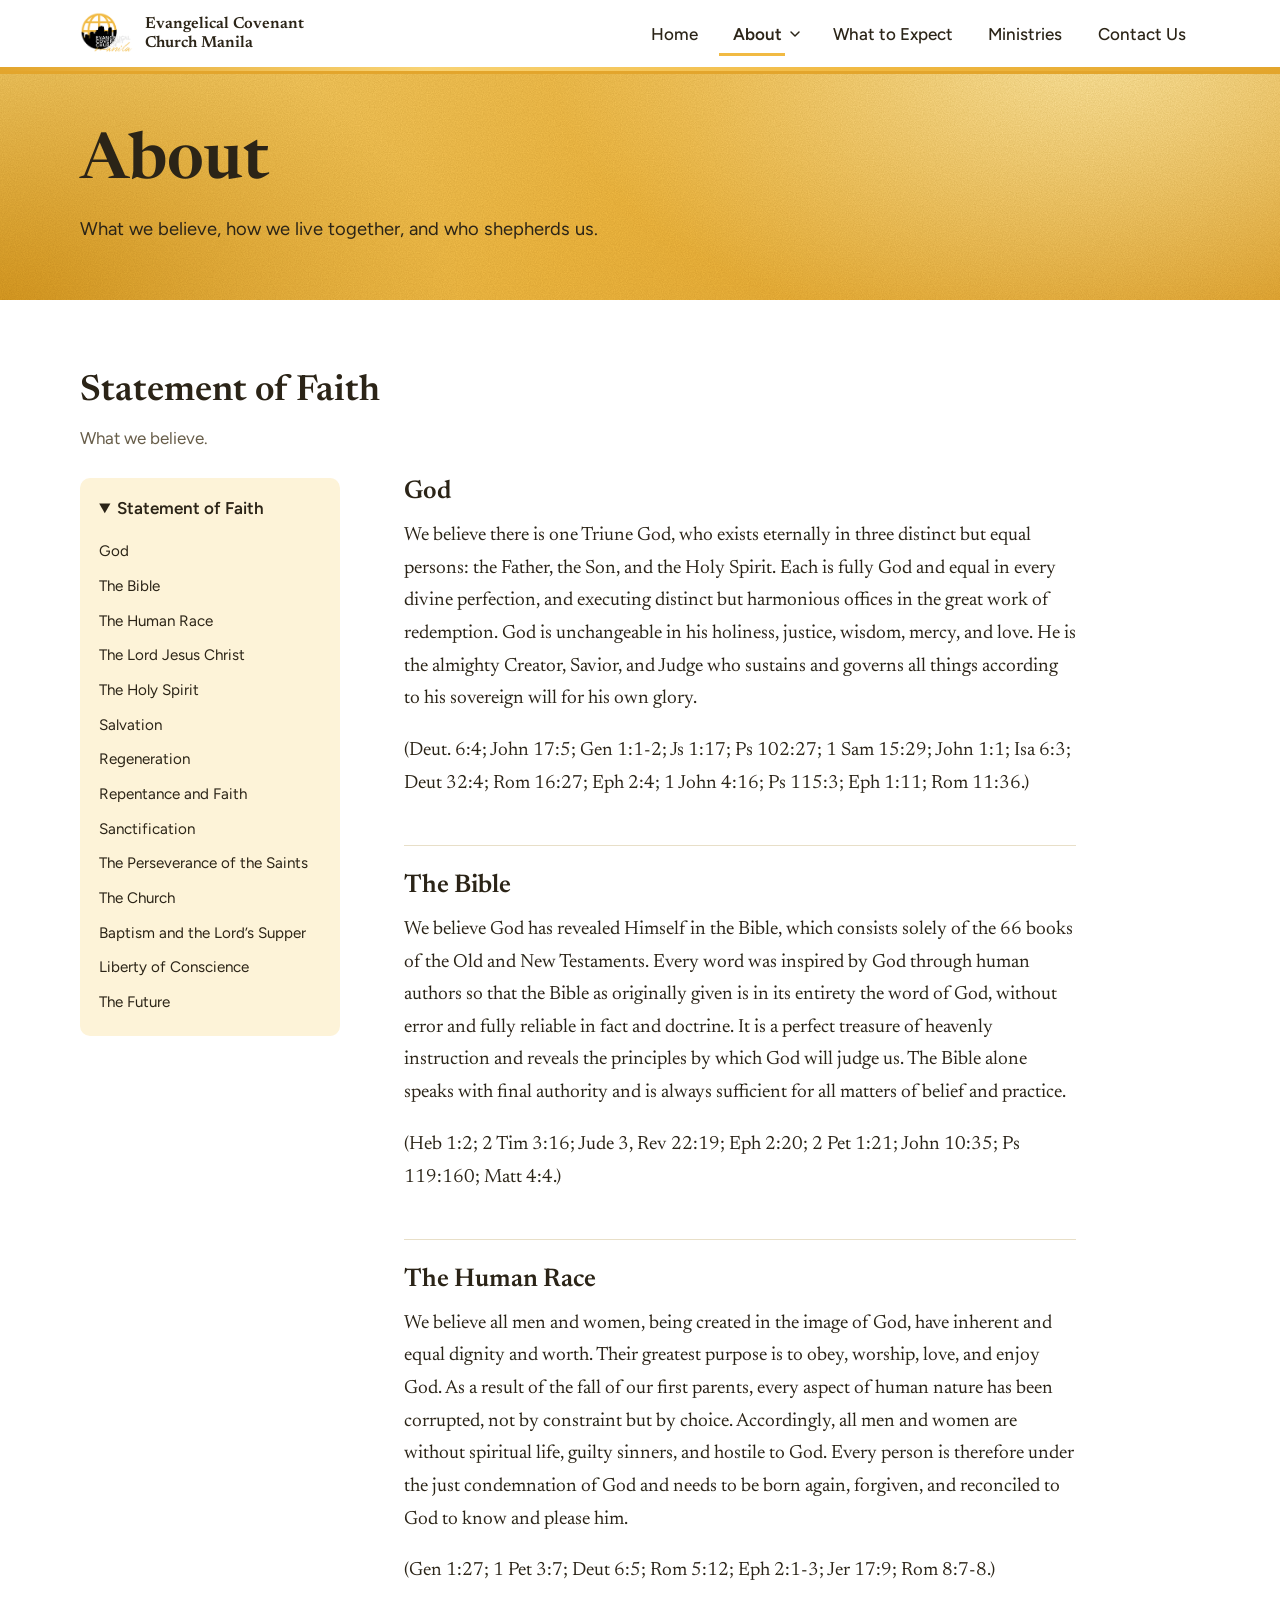
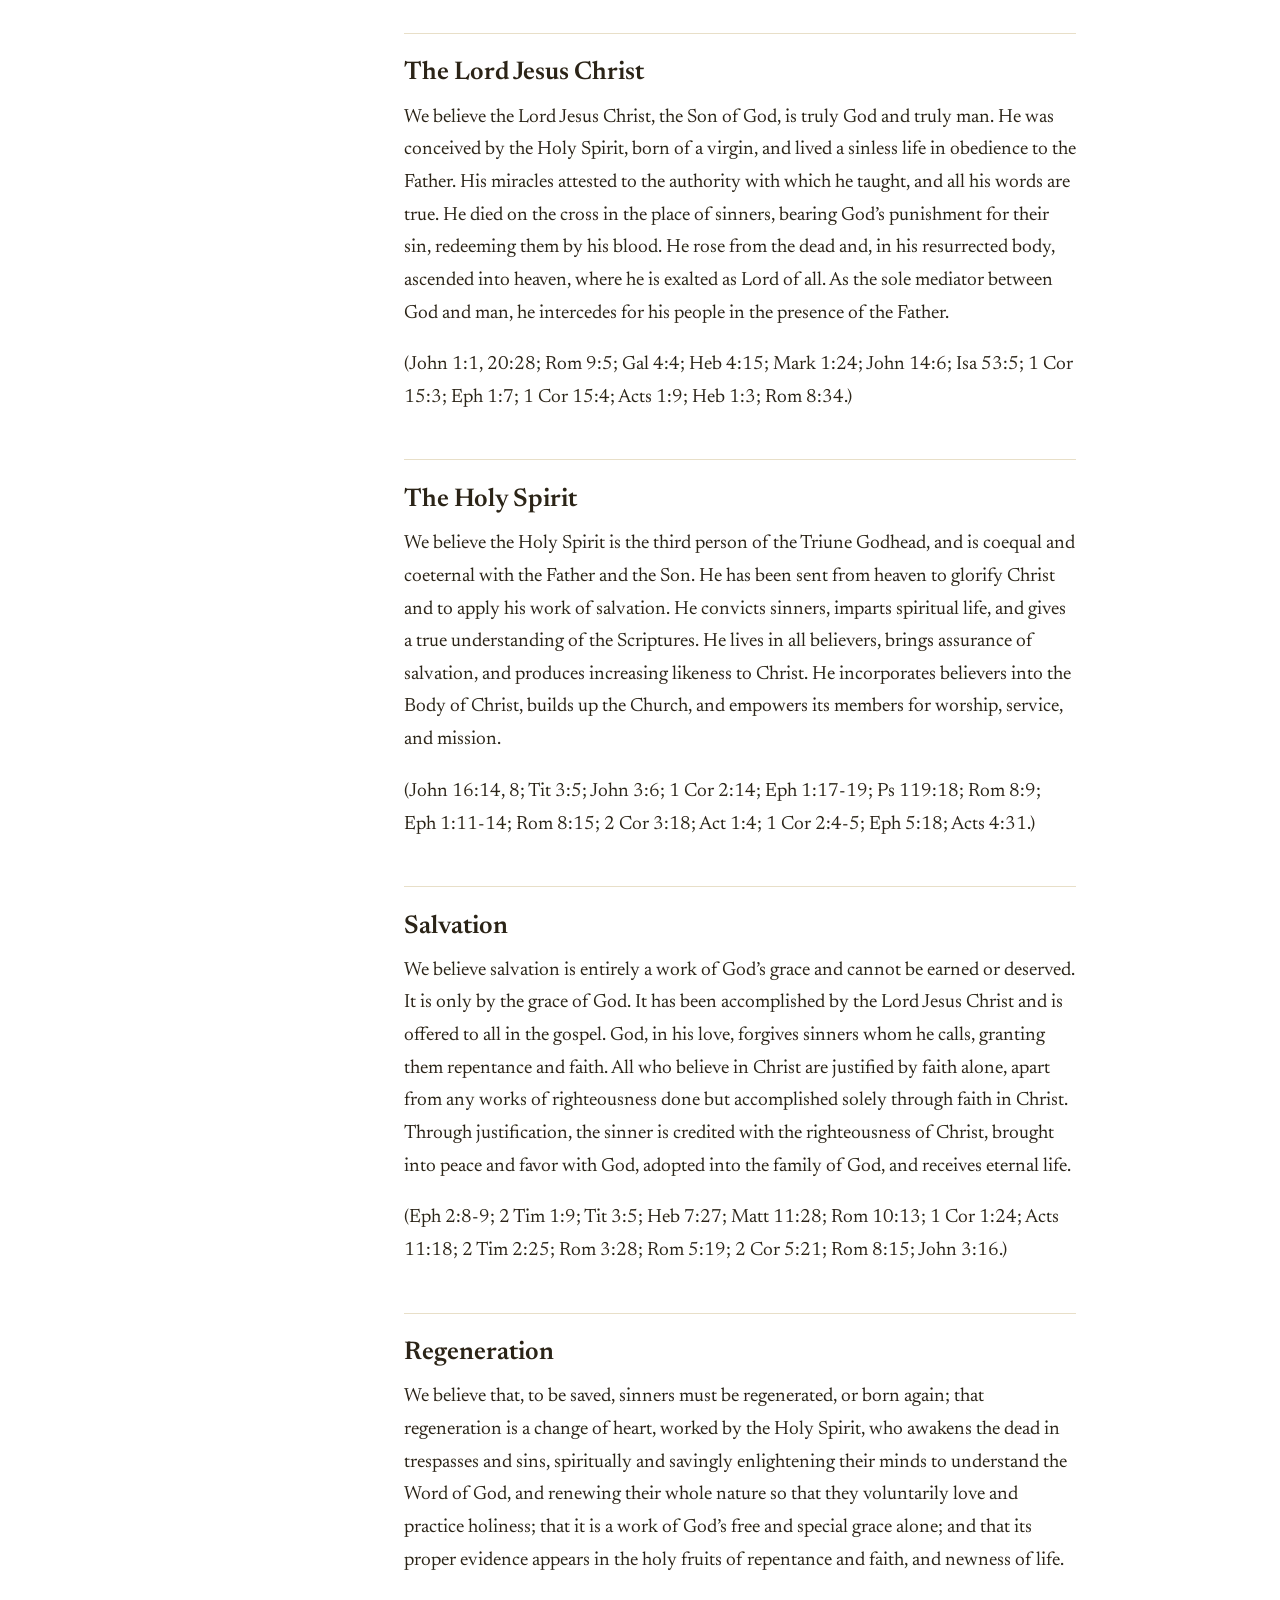
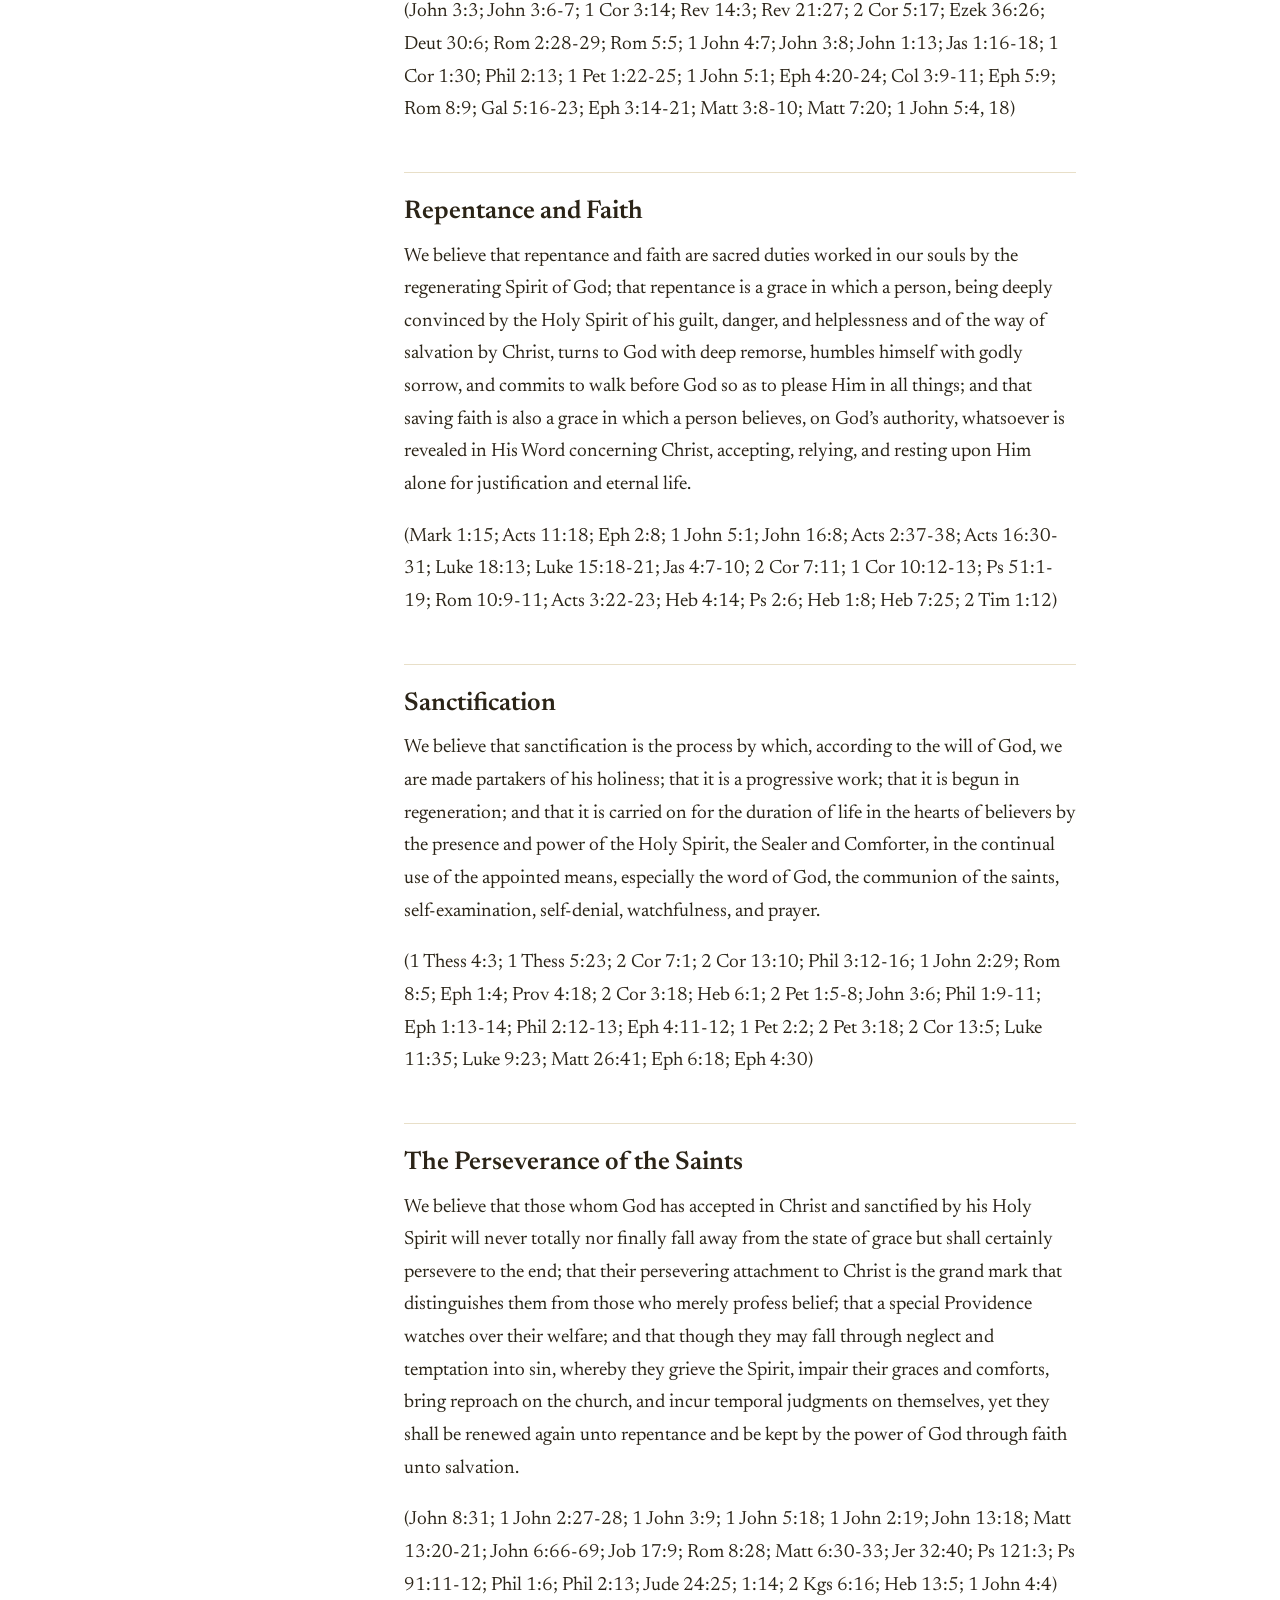
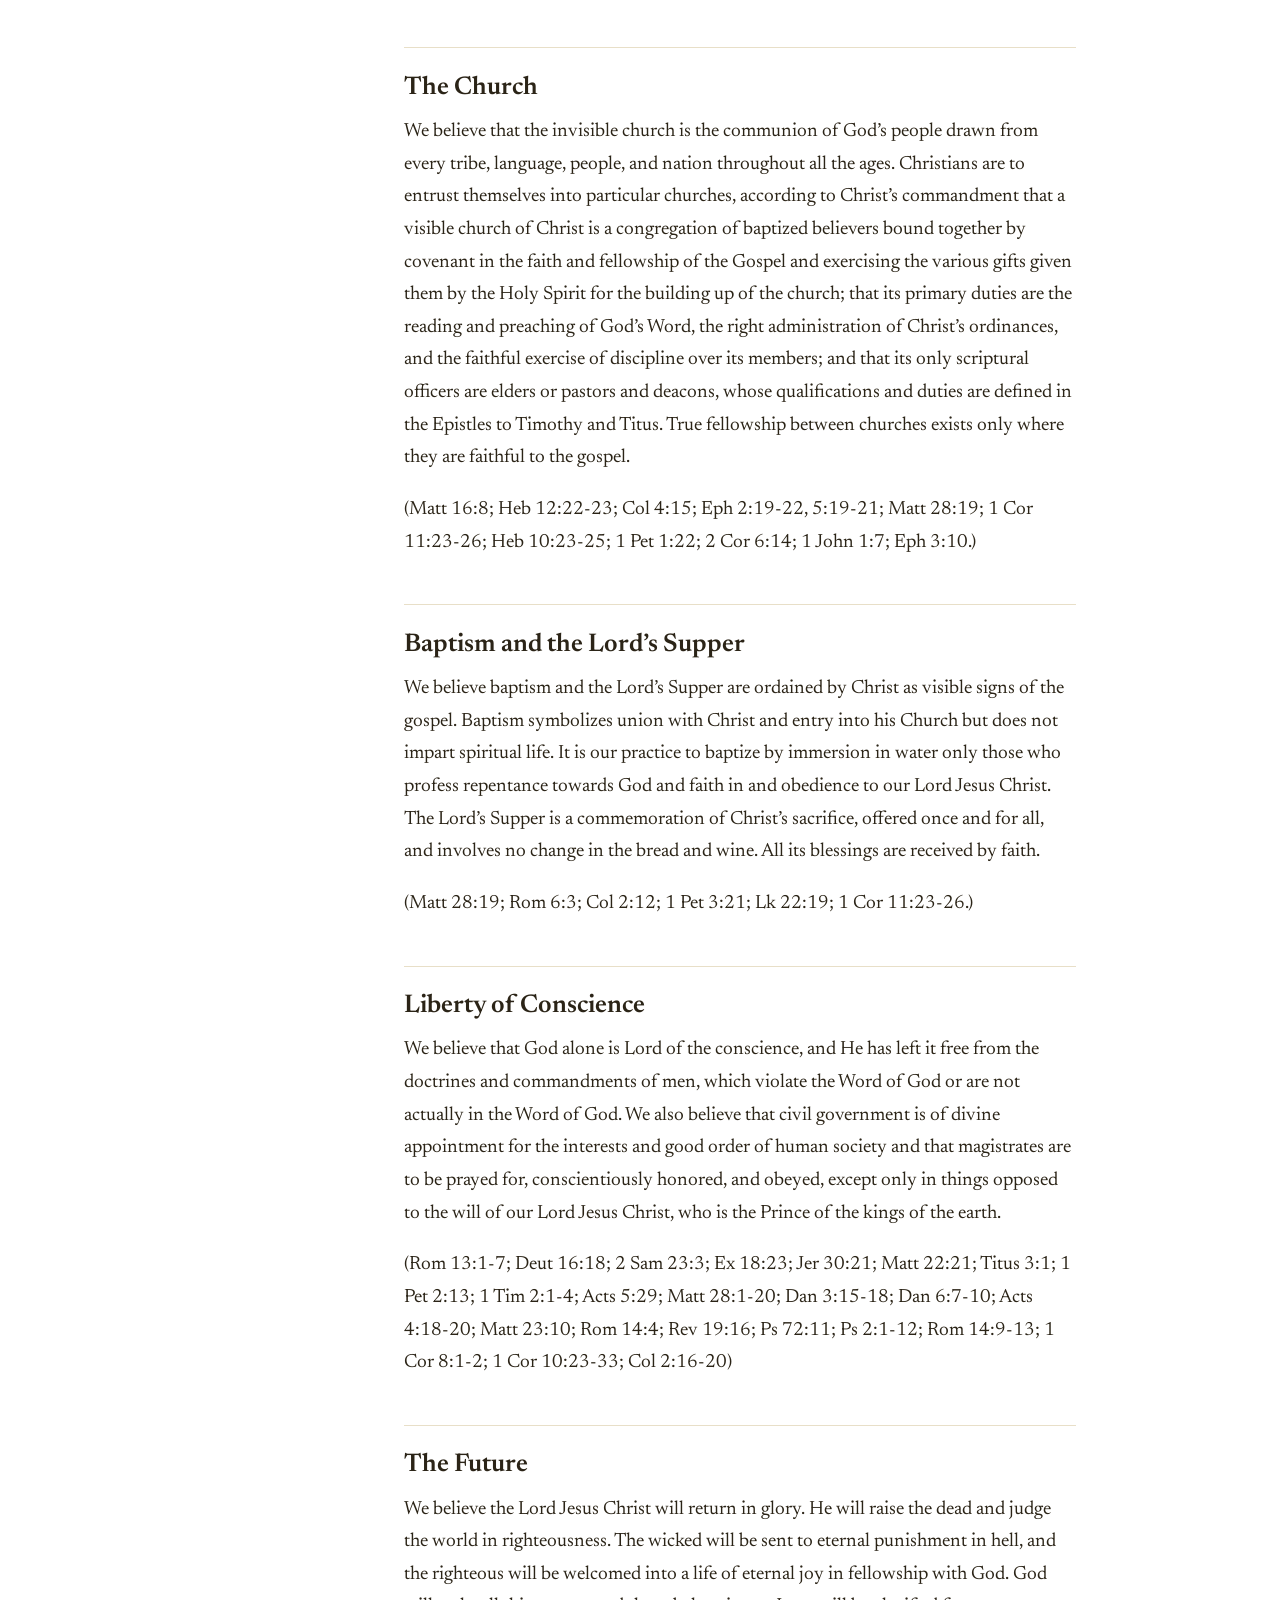
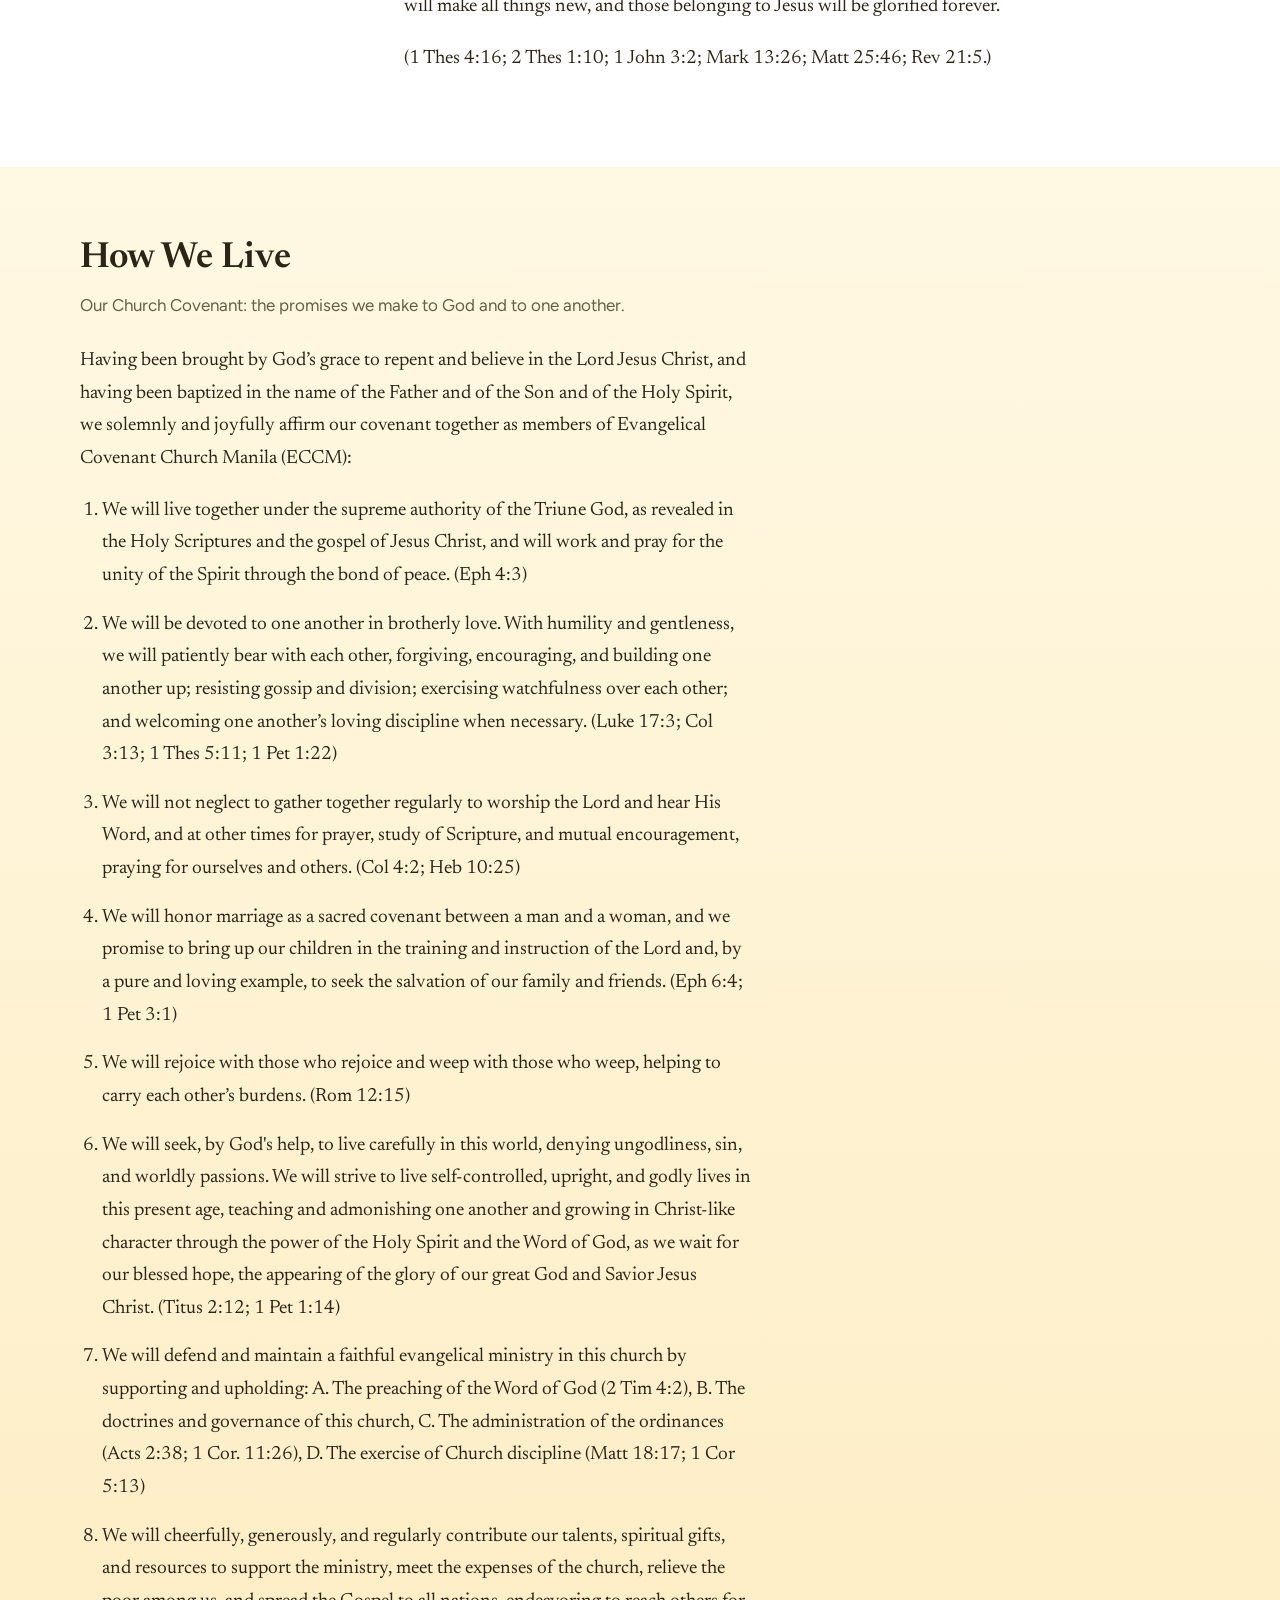
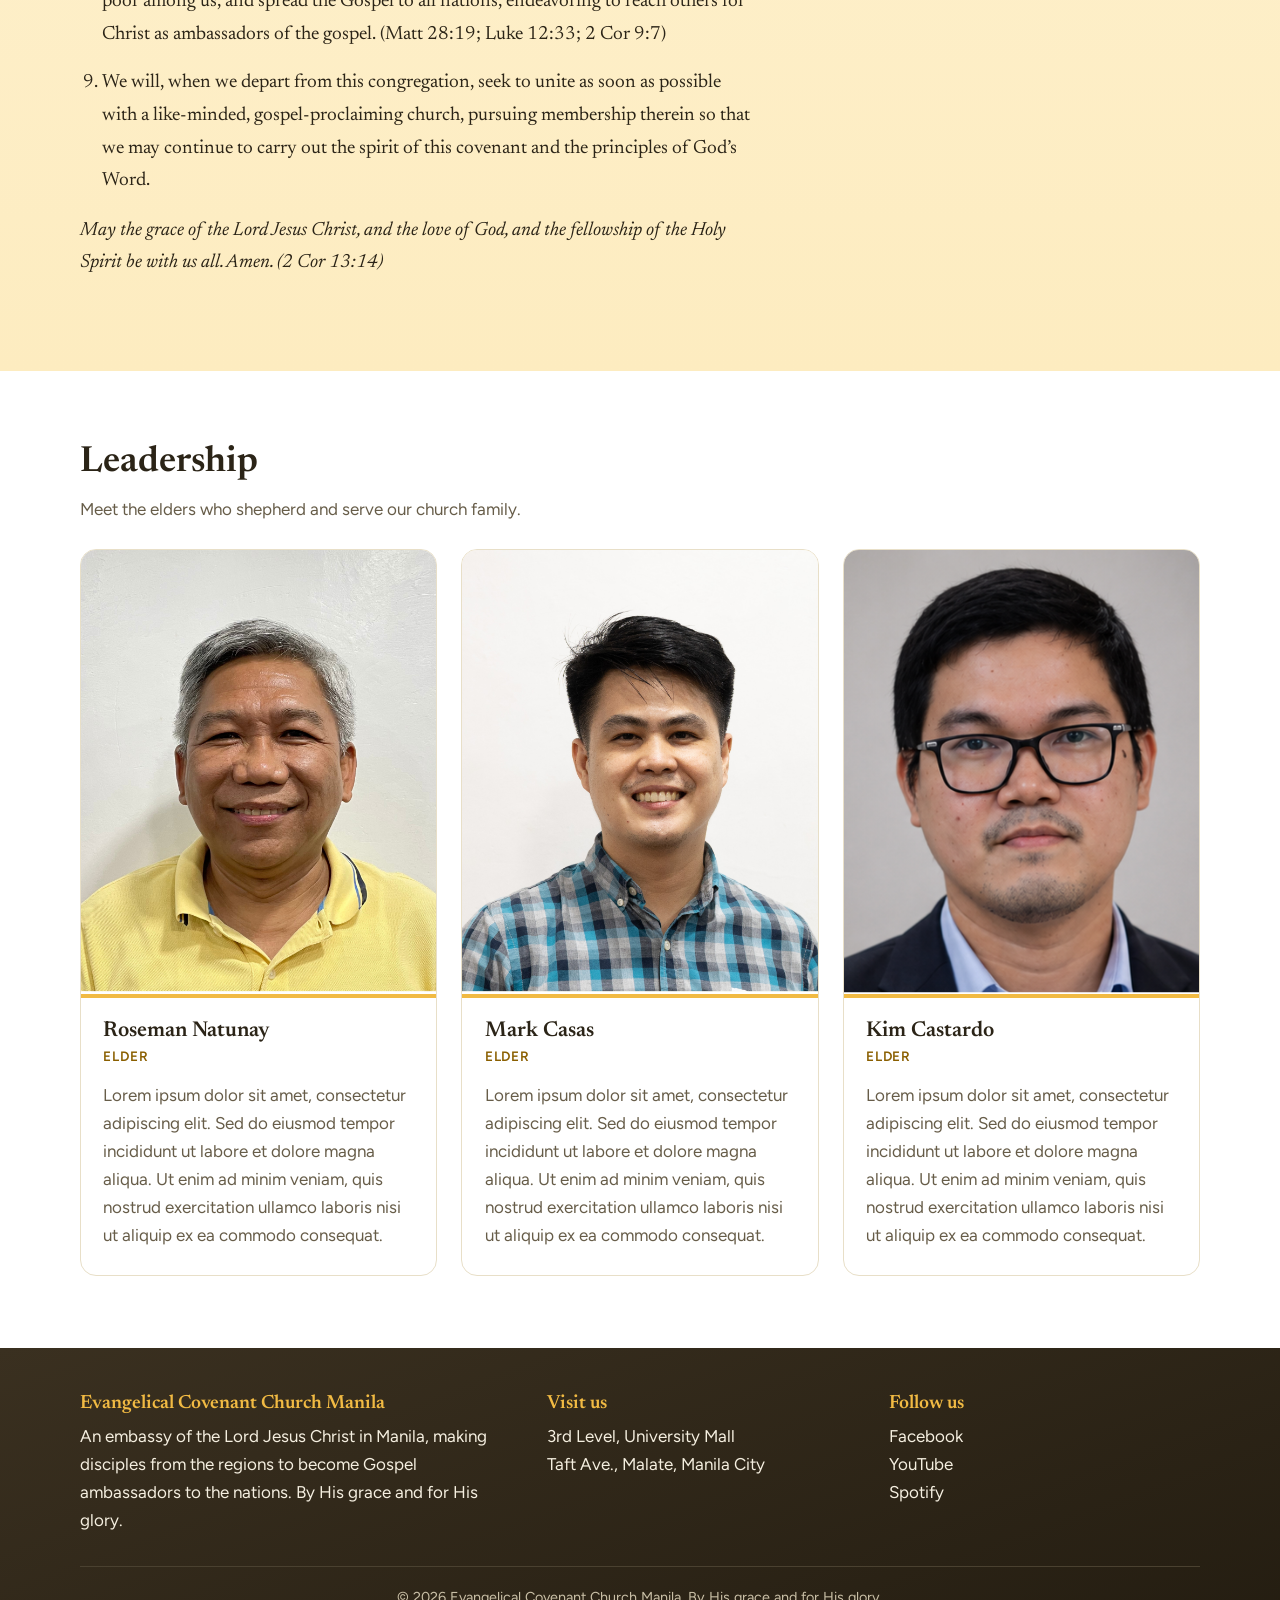
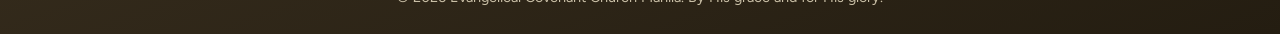
==== about.html @ 543fa3ef "Add files via upload" ====
<!DOCTYPE html>
<html lang="en"><head><meta charset="utf-8">
<!--
  Evangelical Covenant Church Manila (ECCM) website
  (c) 2026 Evangelical Covenant Church Manila. All rights reserved.
  PRIVATE PROPERTY: This code is the private property of ECCM.
  Do not copy, reproduce, modify, or redistribute any part of it without written permission.
-->

<meta name="viewport" content="width=device-width, initial-scale=1">
<title>About | ECCM</title><meta name="description" content="About Evangelical Covenant Church Manila: our Statement of Faith, Church Covenant, and leadership.">
<link rel="preconnect" href="https://fonts.googleapis.com"><link rel="preconnect" href="https://fonts.gstatic.com" crossorigin>
<link href="https://fonts.googleapis.com/css2?family=Figtree:wght@400;500;600&family=Newsreader:ital,opsz,wght@0,6..72,500;0,6..72,600;1,6..72,400&display=swap" rel="stylesheet">
<link rel="icon" href="img/logo.png"><link rel="stylesheet" href="style.css"></head><body>
<header class="site-header"><div class="wrap bar">
<a class="brand" href="index.html"><img class="logo" src="img/logo.png" alt="" height="44"><span>Evangelical Covenant<br>Church Manila</span></a>
<button class="menu-btn" aria-expanded="false" aria-controls="nav">Menu</button>
<nav id="nav"><ul><li><a href="index.html">Home</a></li><li class="has-sub"><a href="about.html" aria-current="page">About</a><button class="sub-btn" type="button" aria-expanded="false" aria-controls="sub-about" aria-label="Show About submenu"><svg viewBox="0 0 24 24" width="16" height="16" fill="none" stroke="currentColor" stroke-width="2.2" stroke-linecap="round" stroke-linejoin="round" aria-hidden="true"><path d="M6 9l6 6 6-6"/></svg></button><ul class="sub" id="sub-about"><li><a href="about.html#statement">Statement of Faith</a></li><li><a href="about.html#covenant">How We Live</a></li><li><a href="about.html#leadership">Leadership</a></li></ul></li><li><a href="what-to-expect.html">What to Expect</a></li><li><a href="ministries.html">Ministries</a></li><li><a href="contact.html">Contact Us</a></li></ul></nav></div></header>
<main><section class="page-hero"><div class="wrap"><h1>About</h1><p>What we believe, how we live together, and who shepherds us.</p></div></section>
<section class="sec" id="statement"><div class="wrap"><h2>Statement of Faith</h2><p class="intro">What we believe.</p><div class="doc">
<aside class="toc"><details open><summary>Statement of Faith</summary><ul><li><a href="#0">God</a></li><li><a href="#1">The Bible</a></li><li><a href="#2">The Human Race</a></li><li><a href="#3">The Lord Jesus Christ</a></li><li><a href="#4">The Holy Spirit</a></li><li><a href="#5">Salvation</a></li><li><a href="#6">Regeneration</a></li><li><a href="#7">Repentance and Faith</a></li><li><a href="#8">Sanctification</a></li><li><a href="#9">The Perseverance of the Saints</a></li><li><a href="#10">The Church</a></li><li><a href="#11">Baptism and the Lord’s Supper</a></li><li><a href="#12">Liberty of Conscience</a></li><li><a href="#13">The Future</a></li></ul></details></aside>
<div class="prose"><article id="0"><h3>God</h3><p>We believe there is one Triune God, who exists eternally in three distinct but equal persons: the Father, the Son, and the Holy Spirit. Each is fully God and equal in every divine perfection, and executing distinct but harmonious offices in the great work of redemption. God is unchangeable in his holiness, justice, wisdom, mercy, and love. He is the almighty Creator, Savior, and Judge who sustains and governs all things according to his sovereign will for his own glory.</p><p class="refs">(Deut. 6:4; John 17:5; Gen 1:1-2; Js 1:17; Ps 102:27; 1 Sam 15:29; John 1:1; Isa 6:3; Deut 32:4; Rom 16:27; Eph 2:4; 1 John 4:16; Ps 115:3; Eph 1:11; Rom 11:36.)</p></article><article id="1"><h3>The Bible</h3><p>We believe God has revealed Himself in the Bible, which consists solely of the 66 books of the Old and New Testaments. Every word was inspired by God through human authors so that the Bible as originally given is in its entirety the word of God, without error and fully reliable in fact and doctrine. It is a perfect treasure of heavenly instruction and reveals the principles by which God will judge us. The Bible alone speaks with final authority and is always sufficient for all matters of belief and practice.</p><p class="refs">(Heb 1:2; 2 Tim 3:16; Jude 3, Rev 22:19; Eph 2:20; 2 Pet 1:21; John 10:35; Ps 119:160; Matt 4:4.)</p></article><article id="2"><h3>The Human Race</h3><p>We believe all men and women, being created in the image of God, have inherent and equal dignity and worth. Their greatest purpose is to obey, worship, love, and enjoy God. As a result of the fall of our first parents, every aspect of human nature has been corrupted, not by constraint but by choice. Accordingly, all men and women are without spiritual life, guilty sinners, and hostile to God. Every person is therefore under the just condemnation of God and needs to be born again, forgiven, and reconciled to God to know and please him.</p><p class="refs">(Gen 1:27; 1 Pet 3:7; Deut 6:5; Rom 5:12; Eph 2:1-3; Jer 17:9; Rom 8:7-8.)</p></article><article id="3"><h3>The Lord Jesus Christ</h3><p>We believe the Lord Jesus Christ, the Son of God, is truly God and truly man. He was conceived by the Holy Spirit, born of a virgin, and lived a sinless life in obedience to the Father. His miracles attested to the authority with which he taught, and all his words are true. He died on the cross in the place of sinners, bearing God’s punishment for their sin, redeeming them by his blood. He rose from the dead and, in his resurrected body, ascended into heaven, where he is exalted as Lord of all. As the sole mediator between God and man, he intercedes for his people in the presence of the Father.</p><p class="refs">(John 1:1, 20:28; Rom 9:5; Gal 4:4; Heb 4:15; Mark 1:24; John 14:6; Isa 53:5; 1 Cor 15:3; Eph 1:7; 1 Cor 15:4; Acts 1:9; Heb 1:3; Rom 8:34.)</p></article><article id="4"><h3>The Holy Spirit</h3><p>We believe the Holy Spirit is the third person of the Triune Godhead, and is coequal and coeternal with the Father and the Son. He has been sent from heaven to glorify Christ and to apply his work of salvation. He convicts sinners, imparts spiritual life, and gives a true understanding of the Scriptures. He lives in all believers, brings assurance of salvation, and produces increasing likeness to Christ. He incorporates believers into the Body of Christ, builds up the Church, and empowers its members for worship, service, and mission.</p><p class="refs">(John 16:14, 8; Tit 3:5; John 3:6; 1 Cor 2:14; Eph 1:17-19; Ps 119:18; Rom 8:9; Eph 1:11-14; Rom 8:15; 2 Cor 3:18; Act 1:4; 1 Cor 2:4-5; Eph 5:18; Acts 4:31.)</p></article><article id="5"><h3>Salvation</h3><p>We believe salvation is entirely a work of God’s grace and cannot be earned or deserved. It is only by the grace of God. It has been accomplished by the Lord Jesus Christ and is offered to all in the gospel. God, in his love, forgives sinners whom he calls, granting them repentance and faith. All who believe in Christ are justified by faith alone, apart from any works of righteousness done but accomplished solely through faith in Christ. Through justification, the sinner is credited with the righteousness of Christ, brought into peace and favor with God, adopted into the family of God, and receives eternal life.</p><p class="refs">(Eph 2:8-9; 2 Tim 1:9; Tit 3:5; Heb 7:27; Matt 11:28; Rom 10:13; 1 Cor 1:24; Acts 11:18; 2 Tim 2:25; Rom 3:28; Rom 5:19; 2 Cor 5:21; Rom 8:15; John 3:16.)</p></article><article id="6"><h3>Regeneration</h3><p>We believe that, to be saved, sinners must be regenerated, or born again; that regeneration is a change of heart, worked by the Holy Spirit, who awakens the dead in trespasses and sins, spiritually and savingly enlightening their minds to understand the Word of God, and renewing their whole nature so that they voluntarily love and practice holiness; that it is a work of God’s free and special grace alone; and that its proper evidence appears in the holy fruits of repentance and faith, and newness of life.</p><p class="refs">(John 3:3; John 3:6-7; 1 Cor 3:14; Rev 14:3; Rev 21:27; 2 Cor 5:17; Ezek 36:26; Deut 30:6; Rom 2:28-29; Rom 5:5; 1 John 4:7; John 3:8; John 1:13; Jas 1:16-18; 1 Cor 1:30; Phil 2:13; 1 Pet 1:22-25; 1 John 5:1; Eph 4:20-24; Col 3:9-11; Eph 5:9; Rom 8:9; Gal 5:16-23; Eph 3:14-21; Matt 3:8-10; Matt 7:20; 1 John 5:4, 18)</p></article><article id="7"><h3>Repentance and Faith</h3><p>We believe that repentance and faith are sacred duties worked in our souls by the regenerating Spirit of God; that repentance is a grace in which a person, being deeply convinced by the Holy Spirit of his guilt, danger, and helplessness and of the way of salvation by Christ, turns to God with deep remorse, humbles himself with godly sorrow, and commits to walk before God so as to please Him in all things; and that saving faith is also a grace in which a person believes, on God’s authority, whatsoever is revealed in His Word concerning Christ, accepting, relying, and resting upon Him alone for justification and eternal life.</p><p class="refs">(Mark 1:15; Acts 11:18; Eph 2:8; 1 John 5:1; John 16:8; Acts 2:37-38; Acts 16:30-31; Luke 18:13; Luke 15:18-21; Jas 4:7-10; 2 Cor 7:11; 1 Cor 10:12-13; Ps 51:1-19; Rom 10:9-11; Acts 3:22-23; Heb 4:14; Ps 2:6; Heb 1:8; Heb 7:25; 2 Tim 1:12)</p></article><article id="8"><h3>Sanctification</h3><p>We believe that sanctification is the process by which, according to the will of God, we are made partakers of his holiness; that it is a progressive work; that it is begun in regeneration; and that it is carried on for the duration of life in the hearts of believers by the presence and power of the Holy Spirit, the Sealer and Comforter, in the continual use of the appointed means, especially the word of God, the communion of the saints, self-examination, self-denial, watchfulness, and prayer.</p><p class="refs">(1 Thess 4:3; 1 Thess 5:23; 2 Cor 7:1; 2 Cor 13:10; Phil 3:12-16; 1 John 2:29; Rom 8:5; Eph 1:4; Prov 4:18; 2 Cor 3:18; Heb 6:1; 2 Pet 1:5-8; John 3:6; Phil 1:9-11; Eph 1:13-14; Phil 2:12-13; Eph 4:11-12; 1 Pet 2:2; 2 Pet 3:18; 2 Cor 13:5; Luke 11:35; Luke 9:23; Matt 26:41; Eph 6:18; Eph 4:30)</p></article><article id="9"><h3>The Perseverance of the Saints</h3><p>We believe that those whom God has accepted in Christ and sanctified by his Holy Spirit will never totally nor finally fall away from the state of grace but shall certainly persevere to the end; that their persevering attachment to Christ is the grand mark that distinguishes them from those who merely profess belief; that a special Providence watches over their welfare; and that though they may fall through neglect and temptation into sin, whereby they grieve the Spirit, impair their graces and comforts, bring reproach on the church, and incur temporal judgments on themselves, yet they shall be renewed again unto repentance and be kept by the power of God through faith unto salvation.</p><p class="refs">(John 8:31; 1 John 2:27-28; 1 John 3:9; 1 John 5:18; 1 John 2:19; John 13:18; Matt 13:20-21; John 6:66-69; Job 17:9; Rom 8:28; Matt 6:30-33; Jer 32:40; Ps 121:3; Ps 91:11-12; Phil 1:6; Phil 2:13; Jude 24:25; 1:14; 2 Kgs 6:16; Heb 13:5; 1 John 4:4)</p></article><article id="10"><h3>The Church</h3><p>We believe that the invisible church is the communion of God’s people drawn from every tribe, language, people, and nation throughout all the ages. Christians are to entrust themselves into particular churches, according to Christ’s commandment that a visible church of Christ is a congregation of baptized believers bound together by covenant in the faith and fellowship of the Gospel and exercising the various gifts given them by the Holy Spirit for the building up of the church; that its primary duties are the reading and preaching of God’s Word, the right administration of Christ’s ordinances, and the faithful exercise of discipline over its members; and that its only scriptural officers are elders or pastors and deacons, whose qualifications and duties are defined in the Epistles to Timothy and Titus. True fellowship between churches exists only where they are faithful to the gospel.</p><p class="refs">(Matt 16:8; Heb 12:22-23; Col 4:15; Eph 2:19-22, 5:19-21; Matt 28:19; 1 Cor 11:23-26; Heb 10:23-25; 1 Pet 1:22; 2 Cor 6:14; 1 John 1:7; Eph 3:10.)</p></article><article id="11"><h3>Baptism and the Lord’s Supper</h3><p>We believe baptism and the Lord’s Supper are ordained by Christ as visible signs of the gospel. Baptism symbolizes union with Christ and entry into his Church but does not impart spiritual life. It is our practice to baptize by immersion in water only those who profess repentance towards God and faith in and obedience to our Lord Jesus Christ. The Lord’s Supper is a commemoration of Christ’s sacrifice, offered once and for all, and involves no change in the bread and wine. All its blessings are received by faith.</p><p class="refs">(Matt 28:19; Rom 6:3; Col 2:12; 1 Pet 3:21; Lk 22:19; 1 Cor 11:23-26.)</p></article><article id="12"><h3>Liberty of Conscience</h3><p>We believe that God alone is Lord of the conscience, and He has left it free from the doctrines and commandments of men, which violate the Word of God or are not actually in the Word of God. We also believe that civil government is of divine appointment for the interests and good order of human society and that magistrates are to be prayed for, conscientiously honored, and obeyed, except only in things opposed to the will of our Lord Jesus Christ, who is the Prince of the kings of the earth.</p><p class="refs">(Rom 13:1-7; Deut 16:18; 2 Sam 23:3; Ex 18:23; Jer 30:21; Matt 22:21; Titus 3:1; 1 Pet 2:13; 1 Tim 2:1-4; Acts 5:29; Matt 28:1-20; Dan 3:15-18; Dan 6:7-10; Acts 4:18-20; Matt 23:10; Rom 14:4; Rev 19:16; Ps 72:11; Ps 2:1-12; Rom 14:9-13; 1 Cor 8:1-2; 1 Cor 10:23-33; Col 2:16-20)</p></article><article id="13"><h3>The Future</h3><p>We believe the Lord Jesus Christ will return in glory. He will raise the dead and judge the world in righteousness. The wicked will be sent to eternal punishment in hell, and the righteous will be welcomed into a life of eternal joy in fellowship with God. God will make all things new, and those belonging to Jesus will be glorified forever.</p><p class="refs">(1 Thes 4:16; 2 Thes 1:10; 1 John 3:2; Mark 13:26; Matt 25:46; Rev 21:5.)</p></article></div></div></div></section>
<section class="sec tint" id="covenant"><div class="wrap"><h2>How We Live</h2><p class="intro">Our Church Covenant: the promises we make to God and to one another.</p><div class="prose">
<article>
<p>Having been brought by God’s grace to repent and believe in the Lord Jesus Christ, and having been baptized in the name of the Father and of the Son and of the Holy Spirit, we solemnly and joyfully affirm our covenant together as members of Evangelical Covenant Church Manila (ECCM):</p>
<ol><li>We will live together under the supreme authority of the Triune God, as revealed in the Holy Scriptures and the gospel of Jesus Christ, and will work and pray for the unity of the Spirit through the bond of peace. (Eph 4:3)</li><li>We will be devoted to one another in brotherly love. With humility and gentleness, we will patiently bear with each other, forgiving, encouraging, and building one another up; resisting gossip and division; exercising watchfulness over each other; and welcoming one another’s loving discipline when necessary. (Luke 17:3; Col 3:13; 1 Thes 5:11; 1 Pet 1:22)</li><li>We will not neglect to gather together regularly to worship the Lord and hear His Word, and at other times for prayer, study of Scripture, and mutual encouragement, praying for ourselves and others. (Col 4:2; Heb 10:25)</li><li>We will honor marriage as a sacred covenant between a man and a woman, and we promise to bring up our children in the training and instruction of the Lord and, by a pure and loving example, to seek the salvation of our family and friends. (Eph 6:4; 1 Pet 3:1)</li><li>We will rejoice with those who rejoice and weep with those who weep, helping to carry each other’s burdens. (Rom 12:15)</li><li>We will seek, by God's help, to live carefully in this world, denying ungodliness, sin, and worldly passions. We will strive to live self-controlled, upright, and godly lives in this present age, teaching and admonishing one another and growing in Christ-like character through the power of the Holy Spirit and the Word of God, as we wait for our blessed hope, the appearing of the glory of our great God and Savior Jesus Christ. (Titus 2:12; 1 Pet 1:14)</li><li>We will defend and maintain a faithful evangelical ministry in this church by supporting and upholding: A. The preaching of the Word of God (2 Tim 4:2), B. The doctrines and governance of this church, C. The administration of the ordinances (Acts 2:38; 1 Cor. 11:26), D. The exercise of Church discipline (Matt 18:17; 1 Cor 5:13)</li><li>We will cheerfully, generously, and regularly contribute our talents, spiritual gifts, and resources to support the ministry, meet the expenses of the church, relieve the poor among us, and spread the Gospel to all nations, endeavoring to reach others for Christ as ambassadors of the gospel. (Matt 28:19; Luke 12:33; 2 Cor 9:7)</li><li>We will, when we depart from this congregation, seek to unite as soon as possible with a like-minded, gospel-proclaiming church, pursuing membership therein so that we may continue to carry out the spirit of this covenant and the principles of God’s Word.</li></ol>
<p class="blessing">May the grace of the Lord Jesus Christ, and the love of God, and the fellowship of the Holy Spirit be with us all. Amen. (2 Cor 13:14)</p></article></div></div></section>
<section class="sec" id="leadership"><div class="wrap"><h2>Leadership</h2><p class="intro">Meet the elders who shepherd and serve our church family.</p><div class="elders"><article class="elder"><div class="eframe"><img src="img/elder1.jpg" alt="Roseman Natunay" loading="lazy" onerror="this.style.display='none'"></div><div class="ebody"><h3>Roseman Natunay</h3><p class="role">Elder</p><p>Lorem ipsum dolor sit amet, consectetur adipiscing elit. Sed do eiusmod tempor incididunt ut labore et dolore magna aliqua. Ut enim ad minim veniam, quis nostrud exercitation ullamco laboris nisi ut aliquip ex ea commodo consequat.</p></div></article><article class="elder"><div class="eframe"><img src="img/elder2.jpg" alt="Mark Casas" loading="lazy" onerror="this.style.display='none'"></div><div class="ebody"><h3>Mark Casas</h3><p class="role">Elder</p><p>Lorem ipsum dolor sit amet, consectetur adipiscing elit. Sed do eiusmod tempor incididunt ut labore et dolore magna aliqua. Ut enim ad minim veniam, quis nostrud exercitation ullamco laboris nisi ut aliquip ex ea commodo consequat.</p></div></article><article class="elder"><div class="eframe"><img src="img/elder3.jpg" alt="Kim Castardo" loading="lazy" onerror="this.style.display='none'"></div><div class="ebody"><h3>Kim Castardo</h3><p class="role">Elder</p><p>Lorem ipsum dolor sit amet, consectetur adipiscing elit. Sed do eiusmod tempor incididunt ut labore et dolore magna aliqua. Ut enim ad minim veniam, quis nostrud exercitation ullamco laboris nisi ut aliquip ex ea commodo consequat.</p></div></article></div></div></section></main>
<footer class="site-footer"><div class="wrap">
<div class="foot">
<div><strong>Evangelical Covenant Church Manila</strong><p>An embassy of the Lord Jesus Christ in Manila, making disciples from the regions to become Gospel ambassadors to the nations. By His grace and for His glory.</p></div>
<div><strong>Visit us</strong><p>3rd Level, University Mall<br>Taft Ave., Malate, Manila City</p></div>
<div><strong>Follow us</strong><p><a href="https://www.facebook.com/eccm.ph" target="_blank" rel="noopener">Facebook</a><br><a href="https://www.youtube.com/@ECCMCongregationalSinging/videos" target="_blank" rel="noopener">YouTube</a><br><a href="https://open.spotify.com/show/7pBh1CfZZZYzNuZnSrfDWi?si=7de060ad68f64322" target="_blank" rel="noopener">Spotify</a></p></div>
</div>
<p class="copy">&copy; <span id="yr">2026</span> Evangelical Covenant Church Manila. By His grace and for His glory.</p></div></footer>
<script>
(function(){
var b=document.querySelector('.menu-btn'),n=document.getElementById('nav');
if(b&&n){b.addEventListener('click',function(){var o=n.classList.toggle('open');b.setAttribute('aria-expanded',o?'true':'false');});}
var y=document.getElementById('yr');if(y)y.textContent=new Date().getFullYear();
var subs=document.querySelectorAll('.sub-btn');
function closeSubs(){subs.forEach(function(s){s.parentNode.classList.remove('open');s.setAttribute('aria-expanded','false');});}
subs.forEach(function(s){s.addEventListener('click',function(e){e.stopPropagation();var li=s.parentNode,o=!li.classList.contains('open');closeSubs();if(o){li.classList.add('open');s.setAttribute('aria-expanded','true');}});});
document.querySelectorAll('.sub a').forEach(function(l){l.addEventListener('click',function(){closeSubs();if(n)n.classList.remove('open');if(b)b.setAttribute('aria-expanded','false');});});
document.addEventListener('click',closeSubs);
document.addEventListener('keydown',function(e){if(e.key==='Escape')closeSubs();});
var d=document.querySelector('.toc details');if(d&&window.matchMedia('(max-width:959px)').matches)d.open=false;
})();
</script></body></html>
---- style.css ----
/*
  Evangelical Covenant Church Manila (ECCM) website
  (c) 2026 Evangelical Covenant Church Manila. All rights reserved.
  PRIVATE PROPERTY: This code is the private property of ECCM.
  Do not copy, reproduce, modify, or redistribute any part of it without written permission.
*/
:root{--gold:#f1ba43;--gold-deep:#8a5f00;--gold-soft:#fdf3d8;--ink:#2b2417;--muted:#675d49;--line:#e8dfc8;--white:#fff}
*{box-sizing:border-box}html{scroll-behavior:smooth;scroll-padding-top:90px}
body{margin:0;font:400 1.0625rem/1.65 Figtree,system-ui,sans-serif;color:var(--ink);background:var(--white);-webkit-text-size-adjust:100%}
h1,h2,h3{font-family:Newsreader,Georgia,serif;font-weight:600;line-height:1.15;margin:0 0 .5em}
h1{font-size:clamp(2.2rem,7vw,4rem)}h2{font-size:clamp(1.6rem,4.5vw,2.25rem)}h3{font-size:1.35rem}
p{margin:0 0 1em}a{color:inherit}img{max-width:100%}
:focus-visible{outline:3px solid var(--ink);outline-offset:3px}
.wrap{width:min(1120px,100% - 2.5rem);margin-inline:auto}
.site-header{position:sticky;top:0;z-index:10;background:var(--white);border-bottom:3px solid var(--gold)}
.bar{display:flex;align-items:center;justify-content:space-between;padding:.7rem 0;flex-wrap:wrap}
.brand{display:flex;align-items:center;gap:.7rem;text-decoration:none;font:600 1rem/1.15 Newsreader,serif}
.mark{display:grid;place-items:center;width:2.6rem;height:2.6rem;background:var(--gold);border-radius:50%;font-size:1.4rem}
.menu-btn{font:600 1rem Figtree,sans-serif;padding:.6rem 1rem;border:2px solid var(--ink);background:none;border-radius:8px;cursor:pointer}
nav{width:100%;display:none}nav.open{display:block}
nav ul{list-style:none;margin:.6rem 0 0;padding:0}
nav a{display:block;padding:.85rem .25rem;text-decoration:none;font-weight:500;border-top:1px solid var(--line)}
nav a[aria-current]{font-weight:600;box-shadow:inset 4px 0 var(--gold);padding-left:.8rem}
@media(min-width:760px){.menu-btn{display:none}nav{display:block;width:auto}nav ul{display:flex;gap:.4rem;margin:0}
nav a{border:0;padding:.5rem .9rem;border-radius:8px}nav a:hover{background:var(--gold-soft)}nav a[aria-current]{box-shadow:inset 0 -3px var(--gold);border-radius:0;padding-left:.9rem}}
.hero{background:var(--gold);padding:clamp(2.5rem,8vw,5.5rem) 0}
.hero-grid{display:grid;gap:2rem;align-items:center}
.lead{font-size:1.2rem;max-width:34em}
@media(min-width:860px){.hero-grid{grid-template-columns:1.1fr .9fr}}
.page-hero{background:var(--gold);padding:clamp(2rem,6vw,3.5rem) 0}.page-hero h1{margin:0 0 .2em}.page-hero p{margin:0;font-size:1.15rem}
.btns{display:flex;flex-wrap:wrap;gap:.7rem;margin:1.4rem 0 1rem}
.btn{display:inline-block;padding:.8rem 1.4rem;border-radius:999px;font-weight:600;text-decoration:none;border:2px solid var(--ink)}
.btn.dark{background:var(--ink);color:var(--white)}.btn.line{background:transparent}.btn:hover{transform:translateY(-1px)}
.sec{padding:clamp(2.5rem,7vw,4.5rem) 0}.tint{background:var(--gold-soft)}
.two{display:grid;gap:2rem;align-items:center}@media(min-width:860px){.two{grid-template-columns:1fr 1fr;gap:3.5rem}}
.big{font:500 clamp(1.25rem,3.5vw,1.6rem)/1.45 Newsreader,serif}
.sub{margin-top:1.6rem;font-size:1.35rem}.note{color:var(--muted);font-size:.95rem}
.cards{display:grid;gap:1rem;margin:1.5rem 0}@media(min-width:700px){.cards{grid-template-columns:repeat(3,1fr)}}
.card{display:block;padding:1.4rem;background:var(--white);border:1px solid var(--line);border-top:4px solid var(--gold);border-radius:10px;text-decoration:none}
.card p{margin:0;color:var(--muted)}.card:hover{border-color:var(--gold)}
.gallery{display:grid;gap:1rem;grid-template-columns:repeat(auto-fit,minmax(200px,1fr));margin-top:1.5rem}
.ph{display:grid;place-items:center;aspect-ratio:4/3;border:2px dashed var(--gold-deep);background:repeating-linear-gradient(45deg,var(--gold-soft),var(--gold-soft) 12px,#fff 12px,#fff 24px);border-radius:12px;text-align:center;color:var(--gold-deep);font-weight:600;padding:1rem}
.ph small{display:block;font-weight:400;font-size:.85rem;margin-top:.2rem}.ph.tall{aspect-ratio:4/5}.hero-ph{aspect-ratio:3/2;border-color:var(--ink);color:var(--ink)}
.doc{display:grid;gap:2rem}@media(min-width:960px){.doc{grid-template-columns:260px 1fr;gap:4rem;align-items:start}.toc{position:sticky;top:96px}}
.toc{background:var(--gold-soft);border-radius:10px;padding:1rem 1.2rem}.toc summary{font-weight:600;cursor:pointer}
.toc ul{list-style:none;padding:0;margin:.8rem 0 0}.toc a{display:block;padding:.3rem 0;text-decoration:none;font-size:.95rem}.toc a:hover{text-decoration:underline}
@media(min-width:960px){.toc summary{pointer-events:none}}
.prose{max-width:42rem}.prose article{padding-bottom:1.6rem;margin-bottom:1.6rem;border-bottom:1px solid var(--line)}.prose h2{font-size:1.6rem}
.prose p{font-family:Newsreader,Georgia,serif;font-size:1.2rem;line-height:1.7}
.prose ol{padding-left:1.4rem}.prose li{font-family:Newsreader,Georgia,serif;font-size:1.2rem;line-height:1.7;margin-bottom:1rem}.blessing{font-style:italic}
.mlist{display:grid;gap:2rem}.ministry{display:grid;gap:1rem;padding-bottom:2rem;border-bottom:1px solid var(--line)}
@media(min-width:760px){.ministry{grid-template-columns:320px 1fr;gap:2rem;align-items:center}.ministry:nth-child(even){grid-template-columns:1fr 320px}.ministry:nth-child(even) .ph{order:2}}
.map{width:100%;aspect-ratio:4/3;border:0;border-radius:12px;margin-bottom:1rem;background:var(--gold-soft)}
.site-footer{background:var(--ink);color:#f5efe0;padding:2.5rem 0 1.5rem}
.foot{display:grid;gap:1.5rem}@media(min-width:700px){.foot{grid-template-columns:2fr 1fr}}
.site-footer strong{font:600 1.2rem Newsreader,serif;color:var(--gold)}.site-footer p{margin:.4rem 0 0}.site-footer a{text-decoration:none}.site-footer a:hover{text-decoration:underline}
.copy{margin-top:1.5rem!important;padding-top:1rem;border-top:1px solid #4a4130;font-size:.9rem;color:#c9bfa6}
@media(prefers-reduced-motion:reduce){*{scroll-behavior:auto!important;transition:none!important}}

/* Gold gradient + grain */
:root{--grain:url("data:image/svg+xml,%3Csvg xmlns='http://www.w3.org/2000/svg' width='220' height='220'%3E%3Cfilter id='n'%3E%3CfeTurbulence type='fractalNoise' baseFrequency='.85' numOctaves='3' stitchTiles='stitch'/%3E%3CfeColorMatrix values='0 0 0 0 .35 0 0 0 0 .22 0 0 0 0 0 0 0 0 .9 0'/%3E%3C/filter%3E%3Crect width='100%25' height='100%25' filter='url(%23n)'/%3E%3C/svg%3E")}
.hero,.page-hero{position:relative;isolation:isolate;overflow:hidden;
background:radial-gradient(900px 500px at 85% -10%,#ffe9a8 0%,rgba(255,233,168,0) 60%),radial-gradient(700px 500px at 0% 110%,#d89a1f 0%,rgba(216,154,31,0) 65%),linear-gradient(135deg,#f8d374 0%,#f1ba43 50%,#e3a52c 100%)}
.hero::before,.page-hero::before{content:"";position:absolute;inset:0;z-index:-1;background-image:var(--grain);opacity:.28;mix-blend-mode:multiply;pointer-events:none}
.site-header{border-bottom:0;box-shadow:0 3px 0 #e3a52c}
.site-header::after{content:"";display:block;height:4px;background:linear-gradient(90deg,#e3a52c,#f8d374,#f1ba43,#e3a52c)}
.tint{background:linear-gradient(180deg,#fff8e3,#fdecc0)}
.card{border-top:0;position:relative;overflow:hidden}
.card::before{content:"";position:absolute;inset:0 0 auto 0;height:5px;background:linear-gradient(90deg,#e3a52c,#f8d374)}
.btn.dark{background:linear-gradient(135deg,#3a3020,#2b2417)}
.site-footer{background:linear-gradient(160deg,#3a3020,#241d11)}
.logo{height:2.8rem;width:auto;max-width:4rem;object-fit:contain;display:block}

/* v3: photos, bento, schedule, stage, footer */
.hero-img{width:100%;aspect-ratio:3/2;object-fit:cover;border-radius:14px;border:6px solid #fff;box-shadow:0 18px 40px -12px rgba(60,35,0,.45)}
.mimg{width:100%;aspect-ratio:4/3;object-fit:cover;border-radius:12px;display:block}
.when-tag{display:inline-block;margin:0 0 .8rem;padding:.3rem .8rem;border-radius:999px;background:linear-gradient(135deg,#f8d374,#f1ba43);font-weight:600;font-size:.95rem}
.intro{color:var(--muted);max-width:36em;margin-bottom:1.6rem}

.bento{display:grid;gap:1rem;margin-bottom:1rem}
.tile{position:relative;overflow:hidden;display:flex;flex-direction:column;gap:.2rem;padding:1.6rem;border-radius:18px;text-decoration:none;min-height:200px;transition:transform .2s,box-shadow .2s}
.tile:hover{transform:translateY(-3px);box-shadow:0 16px 30px -14px rgba(60,35,0,.5)}
.tile h3{font-size:1.6rem;margin:.9rem 0 .4rem}.tile p{margin:0;max-width:26em}
.tile .ico{display:grid;place-items:center;width:3.2rem;height:3.2rem;border-radius:14px}
.go{margin-top:auto;align-self:flex-end;display:grid;place-items:center;width:2.6rem;height:2.6rem;border-radius:50%;border:2px solid currentColor}
.t-main{background:radial-gradient(500px 300px at 100% 0,rgba(241,186,67,.35),transparent 60%),linear-gradient(160deg,#3a3020,#241d11);color:#fdf3d8}
.t-main::before,.t-gold::before{content:"";position:absolute;inset:0;background-image:var(--grain);opacity:.18;mix-blend-mode:overlay;pointer-events:none}
.t-main .ico{background:var(--gold);color:var(--ink)}.t-main h3{font-size:2rem;color:var(--gold)}
.t-gold{background:linear-gradient(135deg,#f8d374,#f1ba43 55%,#e3a52c)}.t-gold .ico{background:rgba(43,36,23,.9);color:var(--gold)}
.t-cream{background:#fff;border:2px solid var(--gold)}.t-cream .ico{background:var(--gold-soft);color:var(--gold-deep)}
@media(min-width:760px){.bento{grid-template-columns:1.25fr 1fr;grid-template-rows:1fr 1fr}.t-main{grid-row:span 2;padding:2rem}.tile{min-height:0}}

.mosaic{display:grid;gap:1rem;grid-template-columns:1fr 1fr;margin-top:1rem}
.mosaic .ph{aspect-ratio:1/1}.mosaic .ph:first-child{grid-column:span 2;aspect-ratio:16/10}
@media(min-width:760px){.mosaic{grid-template-columns:repeat(4,1fr)}.mosaic .ph{aspect-ratio:auto;min-height:150px}
.mosaic .ph:first-child{grid-column:span 2;grid-row:span 2;aspect-ratio:auto}.mosaic .ph:last-child{grid-column:span 2}}

.sched{list-style:none;margin:1.2rem 0 0;padding:0;display:grid;gap:.8rem}
.sched li{display:flex;gap:1rem;align-items:center;padding:.8rem;border:1px solid var(--line);border-radius:14px;background:#fff}
.when{flex:0 0 7.2rem;text-align:center;padding:.7rem .4rem;border-radius:10px;background:linear-gradient(135deg,#f8d374,#f1ba43 60%,#e3a52c);line-height:1.25}
.when b{display:block;font-weight:600}.when span{font-size:.9rem}
.sched h3{margin:0;font-size:1.25rem}.sched p{margin:.1rem 0 0;color:var(--muted);font-size:.95rem}
@media(min-width:760px){.sched:not(.small){grid-template-columns:1fr 1fr}}
.sched.small{margin-top:.8rem}.sched.small li{padding:.6rem}

.stage{background:radial-gradient(700px 400px at 90% 0,rgba(241,186,67,.22),transparent 60%),linear-gradient(160deg,#3a3020,#241d11);color:#f5efe0}
.stage h2{color:var(--gold)}.stage .intro{color:#cfc5ab}
.plats{display:grid;gap:1rem}@media(min-width:760px){.plats{grid-template-columns:repeat(3,1fr)}}
.plat{display:flex;flex-direction:column;align-items:flex-start;gap:.3rem;padding:1.5rem;border-radius:18px;text-decoration:none;background:rgba(255,255,255,.06);border:1px solid rgba(241,186,67,.28);transition:background .2s,transform .2s}
.plat:hover{background:rgba(255,255,255,.11);transform:translateY(-3px)}
.plat h3{margin:.8rem 0 .2rem;font-size:1.5rem;color:#fff}.plat p{margin:0 0 1rem;color:#cfc5ab}
.badge{display:grid;place-items:center;width:3.4rem;height:3.4rem;border-radius:16px;color:#fff}
.badge.sp{background:#1db954;color:#0b2a14}.badge.yt{background:#e62117}.badge.fb{background:#1877f2}
.pill{margin-top:auto;padding:.5rem 1.2rem;border-radius:999px;background:var(--gold);color:var(--ink);font-weight:600}

.foot{display:grid;gap:1.5rem;text-align:left}
@media(min-width:760px){.foot{grid-template-columns:1.4fr 1fr 1fr;gap:2rem}}
.site-footer .copy{text-align:center;margin:2rem 0 0!important;padding-top:1.2rem;border-top:1px solid #4a4130;font-size:.9rem;color:#c9bfa6}

/* v4: photo slideshow hero */
.hero{display:flex;align-items:center;min-height:clamp(460px,82vh,740px);padding:3rem 0;background:#241d11;color:#fff}
.hero::before{display:none}
.slides,.shade{position:absolute;inset:0}
.slides{z-index:-2}.shade{z-index:-1;background:linear-gradient(90deg,rgba(28,21,10,.82) 0%,rgba(28,21,10,.55) 55%,rgba(28,21,10,.25) 100%),linear-gradient(0deg,rgba(241,186,67,.35),transparent 40%)}
@media(max-width:759px){.shade{background:linear-gradient(0deg,rgba(28,21,10,.85) 0%,rgba(28,21,10,.6) 100%)}}
.slides i{position:absolute;inset:0;background-size:cover;background-position:center;opacity:0;animation:fade 28s infinite}
.slides i:nth-child(2){animation-delay:7s}.slides i:nth-child(3){animation-delay:14s}.slides i:nth-child(4){animation-delay:21s}
@keyframes fade{0%{opacity:0;transform:scale(1)}5%{opacity:1}25%{opacity:1}30%{opacity:0;transform:scale(1.07)}100%{opacity:0;transform:scale(1.07)}}
.hero-copy{position:relative;max-width:46rem;margin-inline:0 auto}
.hero-copy{margin-left:max(1.25rem,calc((100% - 1120px)/2))}
.hero h1{color:#fff;text-shadow:0 2px 18px rgba(0,0,0,.4)}
.hero .lead{color:#fdf3d8;text-shadow:0 1px 10px rgba(0,0,0,.4)}
.btn.gold{background:linear-gradient(135deg,#f8d374,#f1ba43);color:var(--ink);border-color:var(--gold)}
.btn.ghost{color:#fff;border-color:#fff;background:rgba(255,255,255,.08)}.btn.ghost:hover{background:rgba(255,255,255,.2)}
@media(prefers-reduced-motion:reduce){.slides i{animation:none}.slides i:first-child{opacity:1}}

/* v5: hero schedule */
.hero-times{list-style:none;margin:0 0 .5rem;padding:0;display:grid;gap:.7rem;max-width:26rem}
.hero-times li{display:flex;flex-direction:column;padding:.8rem 1.1rem;border-left:4px solid var(--gold);background:rgba(255,255,255,.1);border-radius:0 12px 12px 0;backdrop-filter:blur(2px)}
.hero-times b{font:600 1.4rem/1.2 Newsreader,Georgia,serif;color:#fff}
.hero-times span{color:var(--gold);font-weight:600}
@media(min-width:560px){.hero-times{grid-template-columns:1fr 1fr;max-width:34rem}}

/* v6: real photos */
.stack{display:grid;gap:1rem}
.stack img{width:100%;aspect-ratio:3/2;object-fit:cover;border-radius:14px;display:block;box-shadow:0 14px 30px -14px rgba(60,35,0,.45)}
.stack img:nth-child(2){width:88%;justify-self:end;border:5px solid #fff}

/* v7: vision text, hover gallery, standard ministry photos */
.vision{max-width:50rem;text-align:center}
.mosaic figure{position:relative;margin:0;overflow:hidden;border-radius:14px;aspect-ratio:1/1;background:var(--gold-soft);transition:transform .35s,box-shadow .35s}
.mosaic figure:first-child{grid-column:span 2;aspect-ratio:16/10}
.mosaic img{width:100%;height:100%;object-fit:cover;display:block;transition:transform .7s cubic-bezier(.2,.7,.2,1)}
.mosaic figure::after{content:"";position:absolute;inset:0;border:4px solid transparent;border-radius:inherit;pointer-events:none;transition:border-color .35s}
.mosaic figcaption{position:absolute;left:0;right:0;bottom:0;padding:2.2rem 1rem .9rem;color:#fff;font-weight:600;background:linear-gradient(0deg,rgba(28,21,10,.88),transparent);transform:translateY(101%);transition:transform .35s}
.mosaic figure:hover,.mosaic figure:focus-within{transform:translateY(-5px);box-shadow:0 18px 32px -14px rgba(60,35,0,.55)}
.mosaic figure:hover img{transform:scale(1.1)}
.mosaic figure:hover::after{border-color:var(--gold)}
.mosaic figure:hover figcaption{transform:none}
@media(hover:none){.mosaic figcaption{transform:none}}
@media(min-width:760px){.mosaic{grid-auto-rows:190px}.mosaic figure,.mosaic figure:first-child{aspect-ratio:auto}.mosaic figure:first-child{grid-row:span 2}}
@media(prefers-reduced-motion:reduce){.mosaic figure,.mosaic img,.mosaic figcaption{transition:none}.mosaic figure:hover img{transform:none}}
.mframe{width:100%;aspect-ratio:4/3;overflow:hidden;border-radius:12px;background:var(--gold-soft)}
.mframe .mimg{width:100%;height:100%;aspect-ratio:auto;object-fit:cover;object-position:center 30%;border-radius:0}
.ministry .ph{width:100%;aspect-ratio:4/3}
@media(min-width:760px){.ministry,.ministry:nth-child(even){grid-template-columns:360px 1fr}
.ministry:nth-child(even){grid-template-columns:1fr 360px}.ministry:nth-child(even) .mframe,.ministry:nth-child(even) .ph{order:2}}

/* v8: About dropdown, section headings, leadership */
.has-sub{display:flex;flex-wrap:wrap;align-items:stretch}
.has-sub>a{flex:1}
.sub-btn{display:grid;place-items:center;padding:0 1rem;border:0;border-top:1px solid var(--line);background:none;color:inherit;cursor:pointer}
.sub-btn svg{transition:transform .2s}.has-sub.open .sub-btn svg{transform:rotate(180deg)}
nav .sub{display:none;width:100%;margin:0;padding:0 0 .4rem 1rem}
nav .has-sub.open>.sub{display:block}
nav .sub a{font-weight:400}
@media(min-width:760px){
.has-sub{position:relative;flex-wrap:nowrap;align-items:center}
.has-sub>a{flex:0 0 auto;padding-right:.2rem}
.sub-btn{border:0;padding:.5rem .6rem .5rem .1rem;border-radius:8px}
.sub-btn:hover{background:var(--gold-soft)}
nav .sub{position:absolute;top:100%;left:0;z-index:20;min-width:16rem;width:auto;padding:.4rem;background:#fff;border:1px solid var(--line);border-radius:12px;box-shadow:0 16px 30px -14px rgba(60,35,0,.5);flex-direction:column;gap:0}
nav .has-sub:hover>.sub,nav .has-sub:focus-within>.sub,nav .has-sub.open>.sub{display:flex}
nav .sub a{padding:.6rem .8rem}
}
.sec>.wrap>h2{margin-bottom:.3em}
.prose h3{font-size:1.6rem}
.prose article:last-child{border-bottom:0;margin-bottom:0;padding-bottom:0}
.elders{display:grid;gap:1.5rem}
@media(min-width:760px){.elders{grid-template-columns:repeat(3,1fr)}}
.elder{overflow:hidden;background:#fff;border:1px solid var(--line);border-radius:16px;transition:transform .2s,box-shadow .2s}
.elder:hover{transform:translateY(-3px);box-shadow:0 16px 30px -14px rgba(60,35,0,.5)}
.eframe{aspect-ratio:4/5;background:var(--gold-soft) url("data:image/svg+xml,%3Csvg xmlns='http://www.w3.org/2000/svg' viewBox='0 0 24 24' fill='%23ecd08a'%3E%3Ccircle cx='12' cy='8' r='4'/%3E%3Cpath d='M4 21c0-4.4 3.6-8 8-8s8 3.6 8 8z'/%3E%3C/svg%3E") center/45% no-repeat}
.eframe img{width:100%;height:100%;object-fit:cover;object-position:center top;display:block}
.ebody{padding:1.3rem 1.4rem 1.6rem;border-top:4px solid var(--gold)}
.ebody h3{margin:0 0 .1rem}
.role{margin:0 0 .8rem;color:var(--gold-deep);font-weight:600;font-size:.85rem;letter-spacing:.06em;text-transform:uppercase}
.ebody p:last-child{margin:0;color:var(--muted)}

/* v9: edge-to-edge photo collage (no gaps, no inner borders) */
.mosaic{gap:0;margin-top:2rem;overflow:hidden;border-radius:20px;box-shadow:0 22px 44px -22px rgba(60,35,0,.55);grid-template-columns:1fr 1fr;grid-template-rows:230px 170px 170px;grid-auto-rows:auto}
.mosaic figure,.mosaic figure:first-child{border-radius:0;aspect-ratio:auto;min-height:0;grid-column:auto;grid-row:auto}
.mosaic figure:first-child{grid-column:1/-1}
.mosaic figure:hover,.mosaic figure:focus-within{transform:none;box-shadow:none}
.mosaic figure::after{display:none}
.mosaic figcaption:empty{display:none}
@media(min-width:760px){
.mosaic{grid-template-columns:repeat(6,1fr);grid-template-rows:280px 220px;grid-auto-rows:auto}
.mosaic figure:nth-child(1){grid-column:1/4;grid-row:1}
.mosaic figure:nth-child(2){grid-column:4/7;grid-row:1}
.mosaic figure:nth-child(3){grid-column:1/3;grid-row:2}
.mosaic figure:nth-child(4){grid-column:3/5;grid-row:2}
.mosaic figure:nth-child(5){grid-column:5/7;grid-row:2}
}

/* v10: smaller text in the About dropdown */
nav .sub a{font-size:.9rem}

/* v11: Join section as a plain directory list (replaces bento tiles) */
.join{background:var(--gold-soft)}
.dir{list-style:none;margin:2rem 0 2.5rem;padding:0;border-top:2px solid var(--ink)}
.dir a{display:grid;grid-template-columns:auto 1fr;gap:.3rem 1.2rem;align-items:baseline;padding:1.4rem .2rem;border-bottom:1px solid var(--line);text-decoration:none;transition:padding .25s,background .25s}
.dir .no{font:italic 500 1.15rem Newsreader,Georgia,serif;color:var(--gold-deep)}
.dir strong{display:block;font:600 clamp(1.6rem,5vw,2.4rem)/1.1 Newsreader,Georgia,serif}
.dir .tx span{display:block;margin-top:.3rem;max-width:34em;color:var(--muted)}
.dir .cta{grid-column:2;font-weight:600;text-decoration:underline;text-decoration-color:var(--gold);text-decoration-thickness:3px;text-underline-offset:5px}
.dir a:hover{background:#fff;padding-left:1.2rem}
.dir a:hover .cta{text-decoration-color:var(--ink)}
@media(min-width:760px){.dir a{grid-template-columns:3rem 1fr auto;align-items:center;padding:1.8rem .5rem}.dir .cta{grid-column:auto}}

/* v12: Weekly gatherings as a bulletin timetable; Listen and watch as a flat dark band */
.bulletin{display:grid;gap:2.5rem;margin-top:1.6rem}
@media(min-width:760px){.bulletin{grid-template-columns:1fr 1fr;gap:4rem}}
.day h3{font:italic 500 1.5rem Newsreader,Georgia,serif;color:var(--gold-deep);margin:0 0 .5rem;padding-bottom:.5rem;border-bottom:2px solid var(--ink)}
.day ul{list-style:none;margin:0;padding:0}
.day li{display:flex;align-items:baseline;gap:.6rem;padding:.9rem 0}
.day .nm{font:600 1.3rem/1.2 Newsreader,Georgia,serif}
.day .nm small{display:block;margin-top:.15rem;font:400 .95rem Figtree,system-ui,sans-serif;color:var(--muted)}
.day i{flex:1;min-width:1rem;border-bottom:2px dotted #b9ab86;transform:translateY(-.25rem)}
.day .tm{font-weight:600;white-space:nowrap}
.tune{background:var(--ink);color:#f5efe0}
.tune h2{color:var(--gold)}.tune .intro{color:#cfc5ab}
.tune-grid{display:grid;margin-top:2rem;border-top:1px solid rgba(241,186,67,.4)}
.tune-grid a{display:block;padding:1.6rem 0;text-decoration:none;border-bottom:1px solid rgba(241,186,67,.25)}
.tune .lbl{display:block;font-size:.8rem;letter-spacing:.14em;text-transform:uppercase;font-weight:600;color:var(--gold)}
.tune strong{display:block;margin:.3rem 0;font:600 2rem/1.1 Newsreader,Georgia,serif;transition:color .2s}
.tune .d{display:block;margin-bottom:1rem;color:#cfc5ab}
.tune .go2{font-weight:600;text-decoration:underline;text-decoration-color:var(--gold);text-decoration-thickness:3px;text-underline-offset:5px}
.tune-grid a:hover strong{color:var(--gold)}
@media(min-width:760px){.tune-grid{grid-template-columns:repeat(3,1fr)}.tune-grid a{padding:1.8rem 1.8rem 1.8rem 0;border-bottom:0}.tune-grid a+a{padding-left:1.8rem;border-left:1px solid rgba(241,186,67,.25)}}

/* v13: Ministries page (photo slideshows + editorial rows) */
.mn-list{display:grid;gap:0}
.mn{display:grid;gap:1.6rem;padding:2.6rem 0;border-top:1px solid var(--line)}
.mn:first-child{border-top:0;padding-top:0}
.mn-no{margin:0 0 .2rem;font:italic 500 1.15rem Newsreader,Georgia,serif;color:var(--gold-deep)}
.mn h2{margin:0 0 .5rem}
.mn-meta{display:inline-block;margin:0 0 1rem;padding-bottom:.2rem;border-bottom:3px solid var(--gold);font-weight:600;font-size:.9rem;letter-spacing:.05em;text-transform:uppercase}
.mn-text p{max-width:34em}
.mn-study{margin:1.2rem 0 0!important;padding-left:1rem;border-left:4px solid var(--gold);font:italic 500 1.2rem/1.35 Newsreader,Georgia,serif}
.mn-study span{display:block;margin-bottom:.15rem;font:600 .75rem Figtree,system-ui,sans-serif;letter-spacing:.14em;text-transform:uppercase;color:var(--gold-deep)}
.show{padding:0 .7rem .2rem 0}
.frame{position:relative;aspect-ratio:4/3;overflow:hidden;border-radius:4px;background:var(--gold-soft);box-shadow:.7rem .7rem 0 var(--gold)}
.frame img{position:absolute;inset:0;width:100%;height:100%;object-fit:cover;object-position:center 30%;opacity:0;transition:opacity .8s}
.frame img.on{opacity:1}
.dots{display:flex;gap:.2rem;margin-top:1.2rem}
.dots button{width:2.4rem;height:1.6rem;padding:0;border:0;background:none;cursor:pointer}
.dots button::after{content:"";display:block;height:4px;background:var(--line);transition:background .3s}
.dots button.on::after{background:var(--ink)}
.mn-cta{max-width:44rem;text-align:center}
.mn-cta .btns{justify-content:center}
@media(min-width:860px){
.mn{grid-template-columns:1.1fr 1fr;gap:4rem;align-items:center;padding:3.6rem 0}
.mn:nth-child(even){grid-template-columns:1fr 1.1fr}
.mn:nth-child(even) .show{order:2;padding:0 0 .2rem .7rem}
.mn:nth-child(even) .frame{box-shadow:-.7rem .7rem 0 var(--gold)}
}
@media(prefers-reduced-motion:reduce){.frame img{transition:none}}

/* v14: Contact page */
.visit{display:grid;gap:2.2rem;align-items:center}
.addr{margin:1rem 0 1.6rem;font:500 clamp(1.5rem,4.5vw,2.2rem)/1.3 Newsreader,Georgia,serif}
.mapbox{padding:0 .7rem 0 0}
.mapbox .map{display:block;margin:0;border-radius:4px;box-shadow:.7rem .7rem 0 var(--gold)}
.mapbox .btns{margin-top:1.8rem}
@media(min-width:860px){.visit{grid-template-columns:1fr 1.1fr;gap:4rem}.mapbox .map{aspect-ratio:5/4}}

/* v15: What to Expect page */
.bul{display:grid;gap:3rem;align-items:center}
.txt2{display:grid;gap:2.4rem}
.bstage{perspective:1200px;padding:1rem 1rem 2rem}
.bfloat{position:relative;width:min(100%,420px);margin:0 auto;animation:bfloat 6s ease-in-out infinite alternate}
.bback{position:absolute;inset:0;background:var(--gold);border-radius:3px;transform:translate(.9rem,.9rem)}
.bpaper{position:relative;overflow:hidden;aspect-ratio:8.5/11;background:#fff;border-radius:3px;box-shadow:0 22px 40px -18px rgba(60,35,0,.55);transform-origin:left center;transform:rotateY(-28deg) rotateX(6deg) translateY(30px);opacity:0;transition:transform 1.3s cubic-bezier(.2,.7,.2,1),opacity 1s}
.bpaper img{position:absolute;inset:0;width:100%;height:100%;object-fit:cover;display:block}
.bph{position:absolute;inset:0;display:grid;place-content:center;gap:.3rem;padding:1rem;text-align:center;font:600 1.1rem Newsreader,Georgia,serif;color:var(--gold-deep);background:repeating-linear-gradient(45deg,var(--gold-soft),var(--gold-soft) 12px,#fff 12px,#fff 24px)}
.bph small{font:400 .8rem Figtree,system-ui,sans-serif;color:var(--muted)}
.bpaper::after{content:"";position:absolute;inset:0;background:linear-gradient(115deg,transparent 35%,rgba(255,255,255,.6) 50%,transparent 65%);transform:translateX(-130%);animation:sheen 6s 1.6s infinite;pointer-events:none}
.bstage.in .bpaper{opacity:1;transform:rotateY(0) rotateX(0)}
.bstage.live .bpaper{transform:rotateY(var(--ry,0deg)) rotateX(var(--rx,0deg));transition:transform .15s,opacity 1s}
@keyframes bfloat{to{transform:translateY(-9px)}}
@keyframes sheen{0%,60%{transform:translateX(-130%)}100%{transform:translateX(130%)}}
.flow{--p:0;position:relative;list-style:none;margin:2rem 0 0;padding:0 0 0 1.4rem;counter-reset:s}
.flow::before,.flow::after{content:"";position:absolute;left:0;top:0;width:3px}
.flow::before{height:100%;background:var(--line)}
.flow::after{height:calc(var(--p)*100%);background:var(--gold)}
.flow li{display:grid;grid-template-columns:2.8rem 1fr;gap:.4rem;padding:1.6rem 0;border-bottom:1px solid var(--line);counter-increment:s}
.flow li::before{content:counter(s,decimal-leading-zero);font:italic 500 1.2rem Newsreader,Georgia,serif;color:var(--gold-deep)}
.flow h3{margin:0 0 .4rem;font-size:1.5rem}
.flow p{max-width:40em;margin:0 0 .8rem}
.js .flow li{opacity:0;transform:translateY(22px);transition:opacity .7s,transform .7s}
.js .flow li.in{opacity:1;transform:none}
@media(min-width:860px){.bul{grid-template-columns:1fr 1.1fr;gap:4rem}.txt2{grid-template-columns:1fr 1fr;gap:4rem}.flow{padding-left:2rem}.flow li{grid-template-columns:4rem 1fr}}
@media(prefers-reduced-motion:reduce){.bfloat,.bpaper::after{animation:none}.bpaper{opacity:1;transform:none;transition:none}.js .flow li{opacity:1;transform:none;transition:none}}

/* v16: compact repeated-singing rows */
.flow li.brief{padding:.9rem 0}
.flow li.brief h3{margin:0;font-size:1.15rem}
.flow li.brief p{margin:.15rem 0 0;color:var(--muted)}
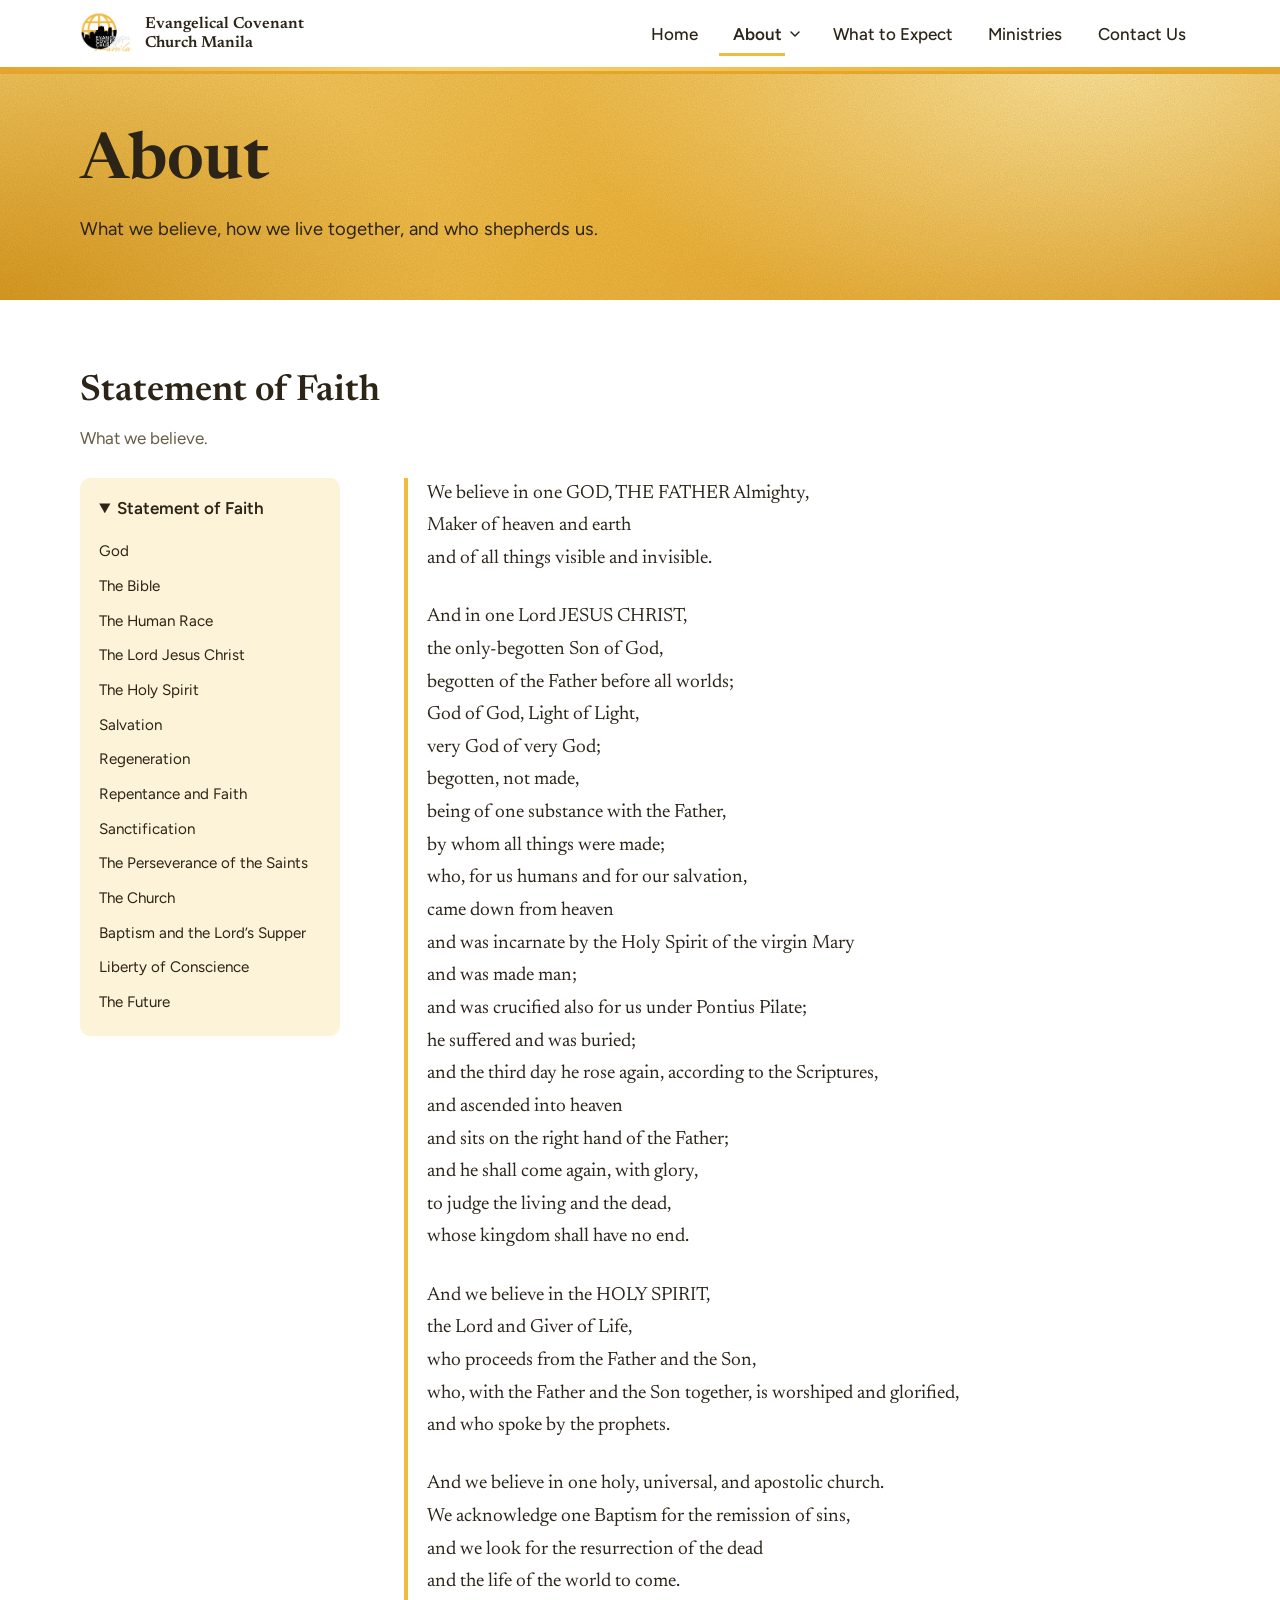
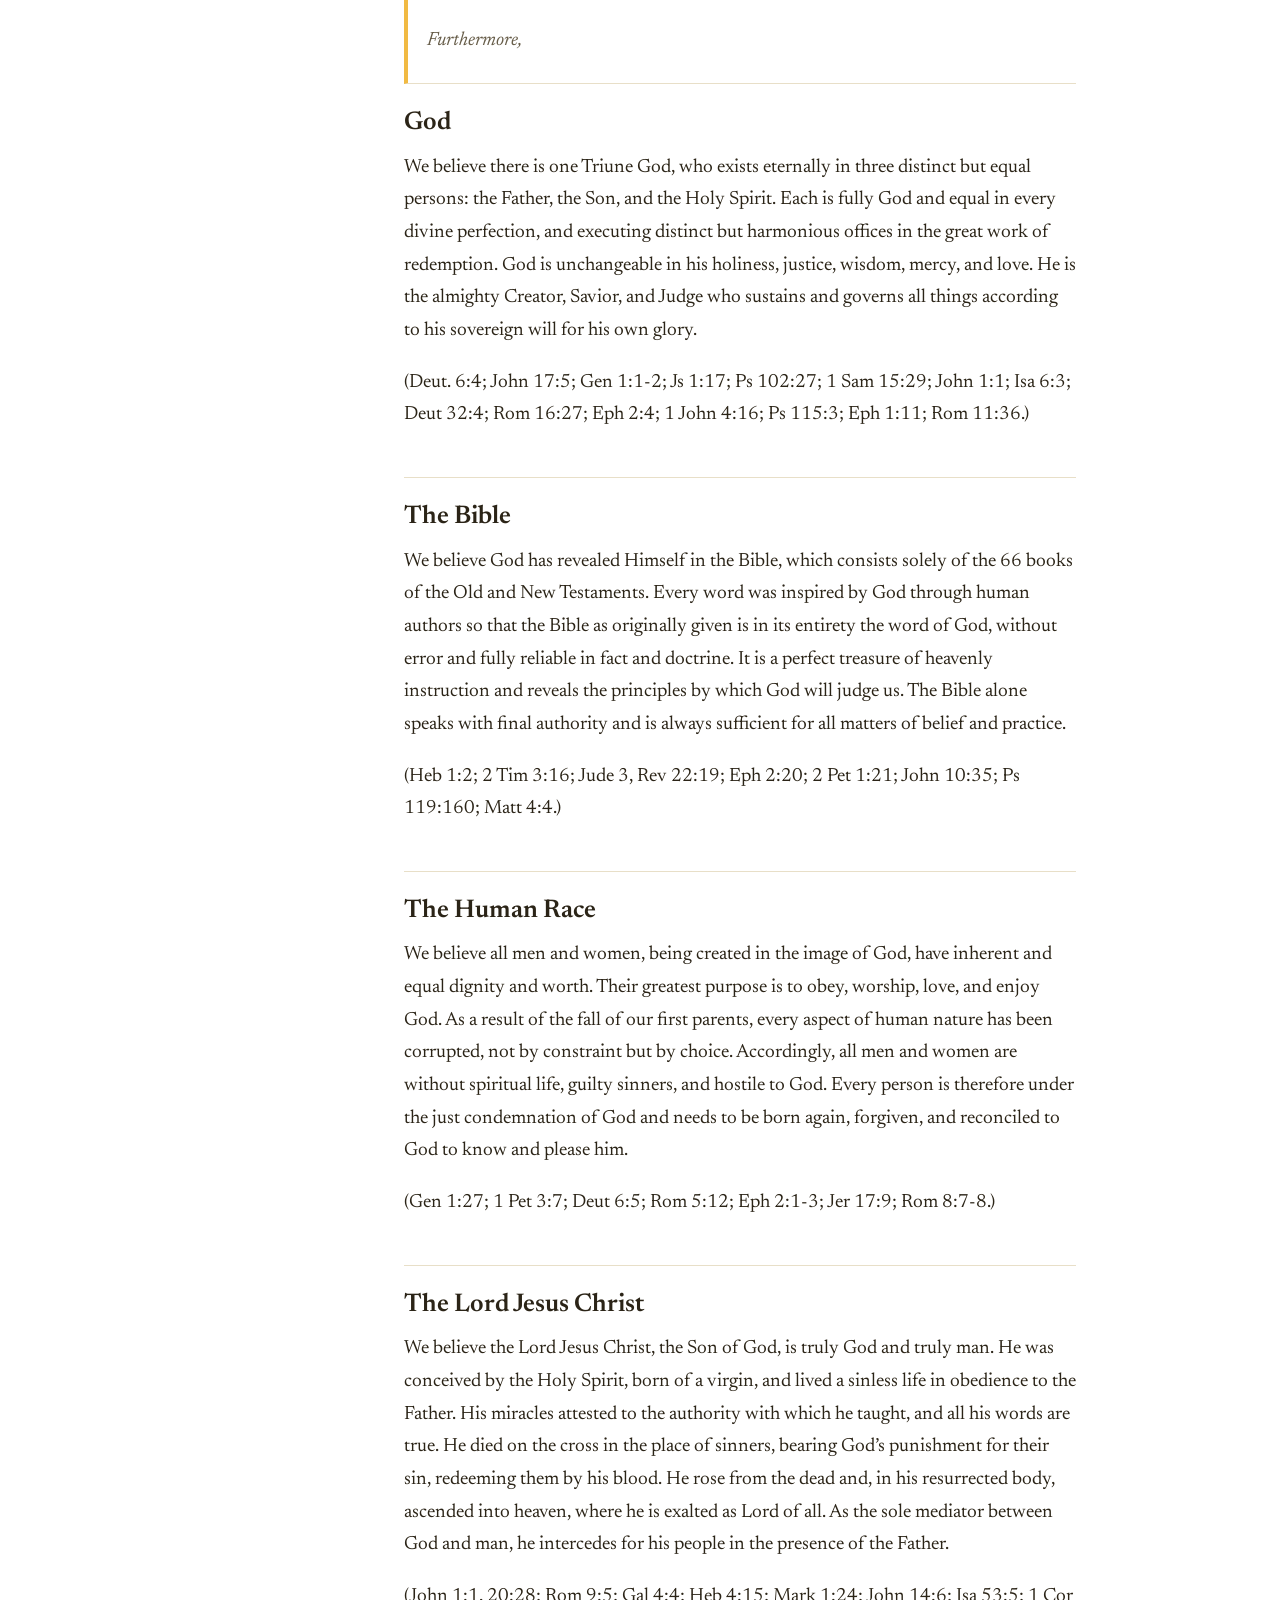
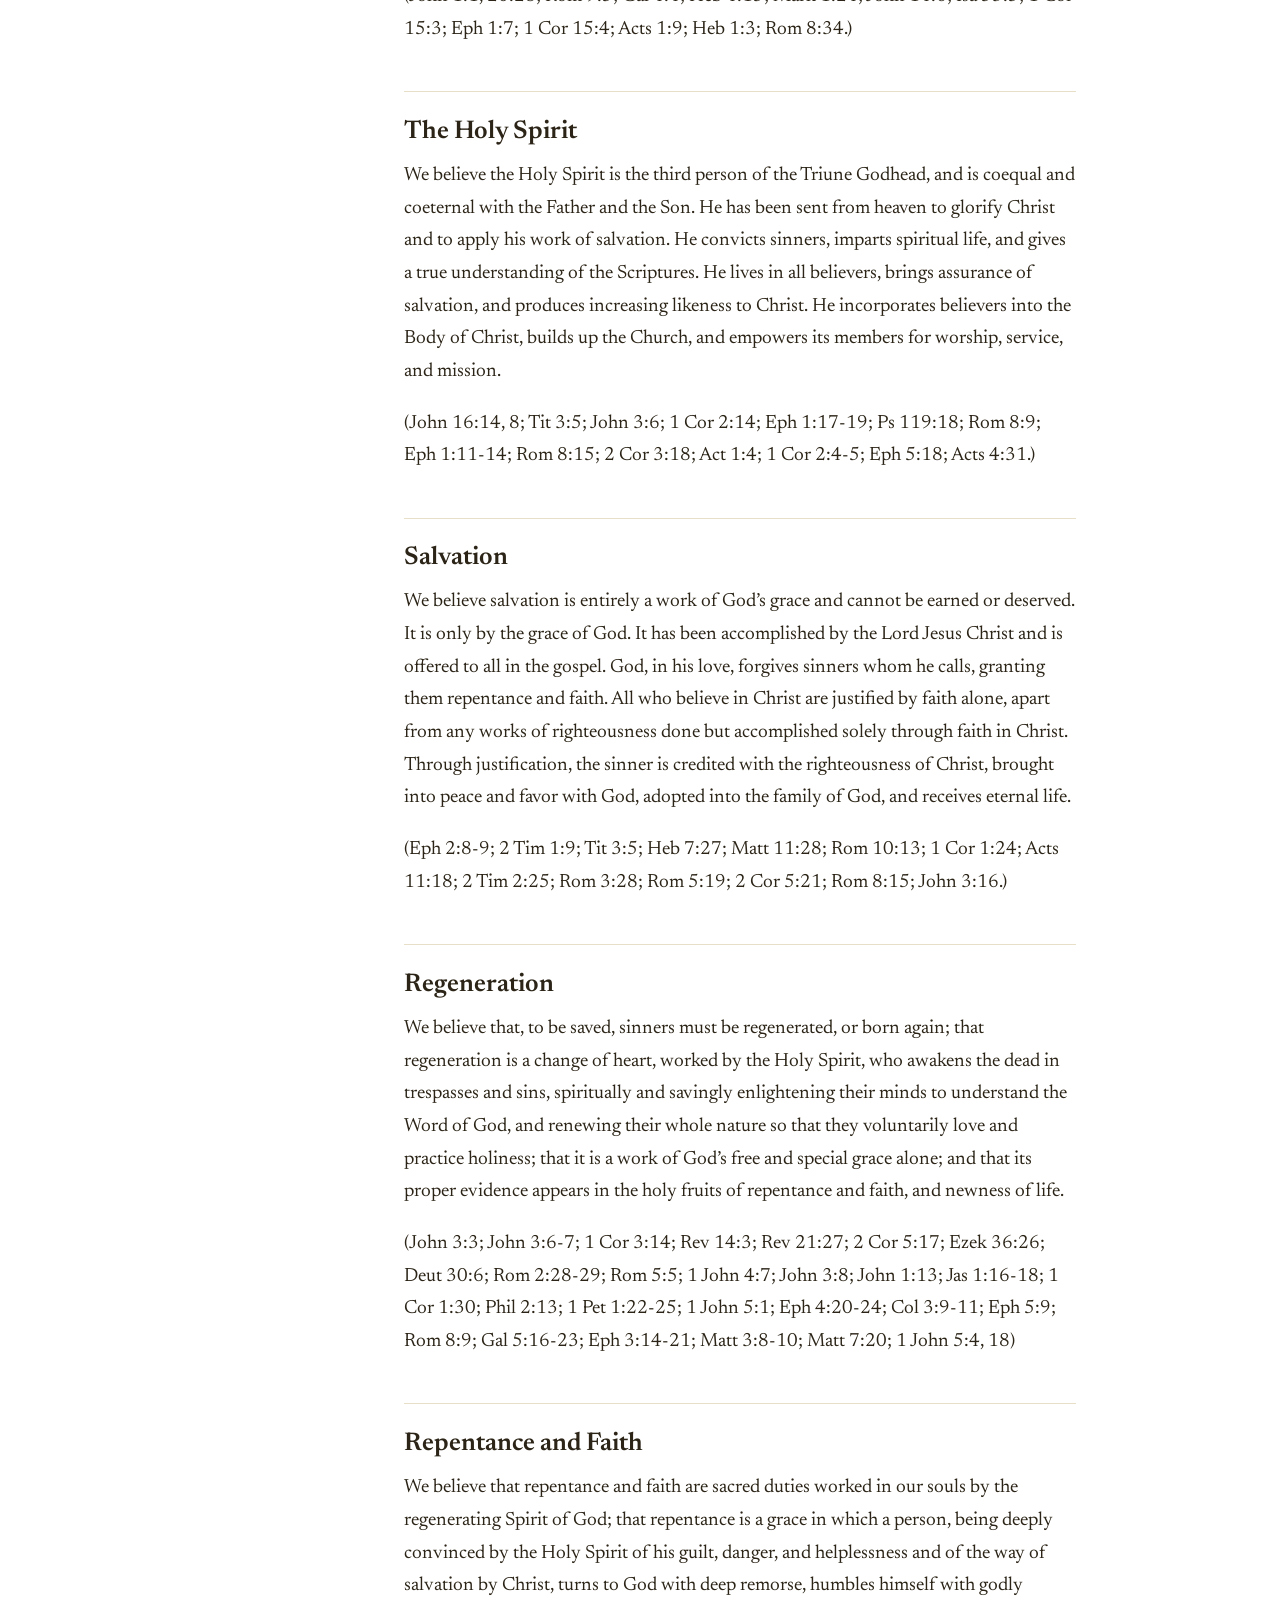
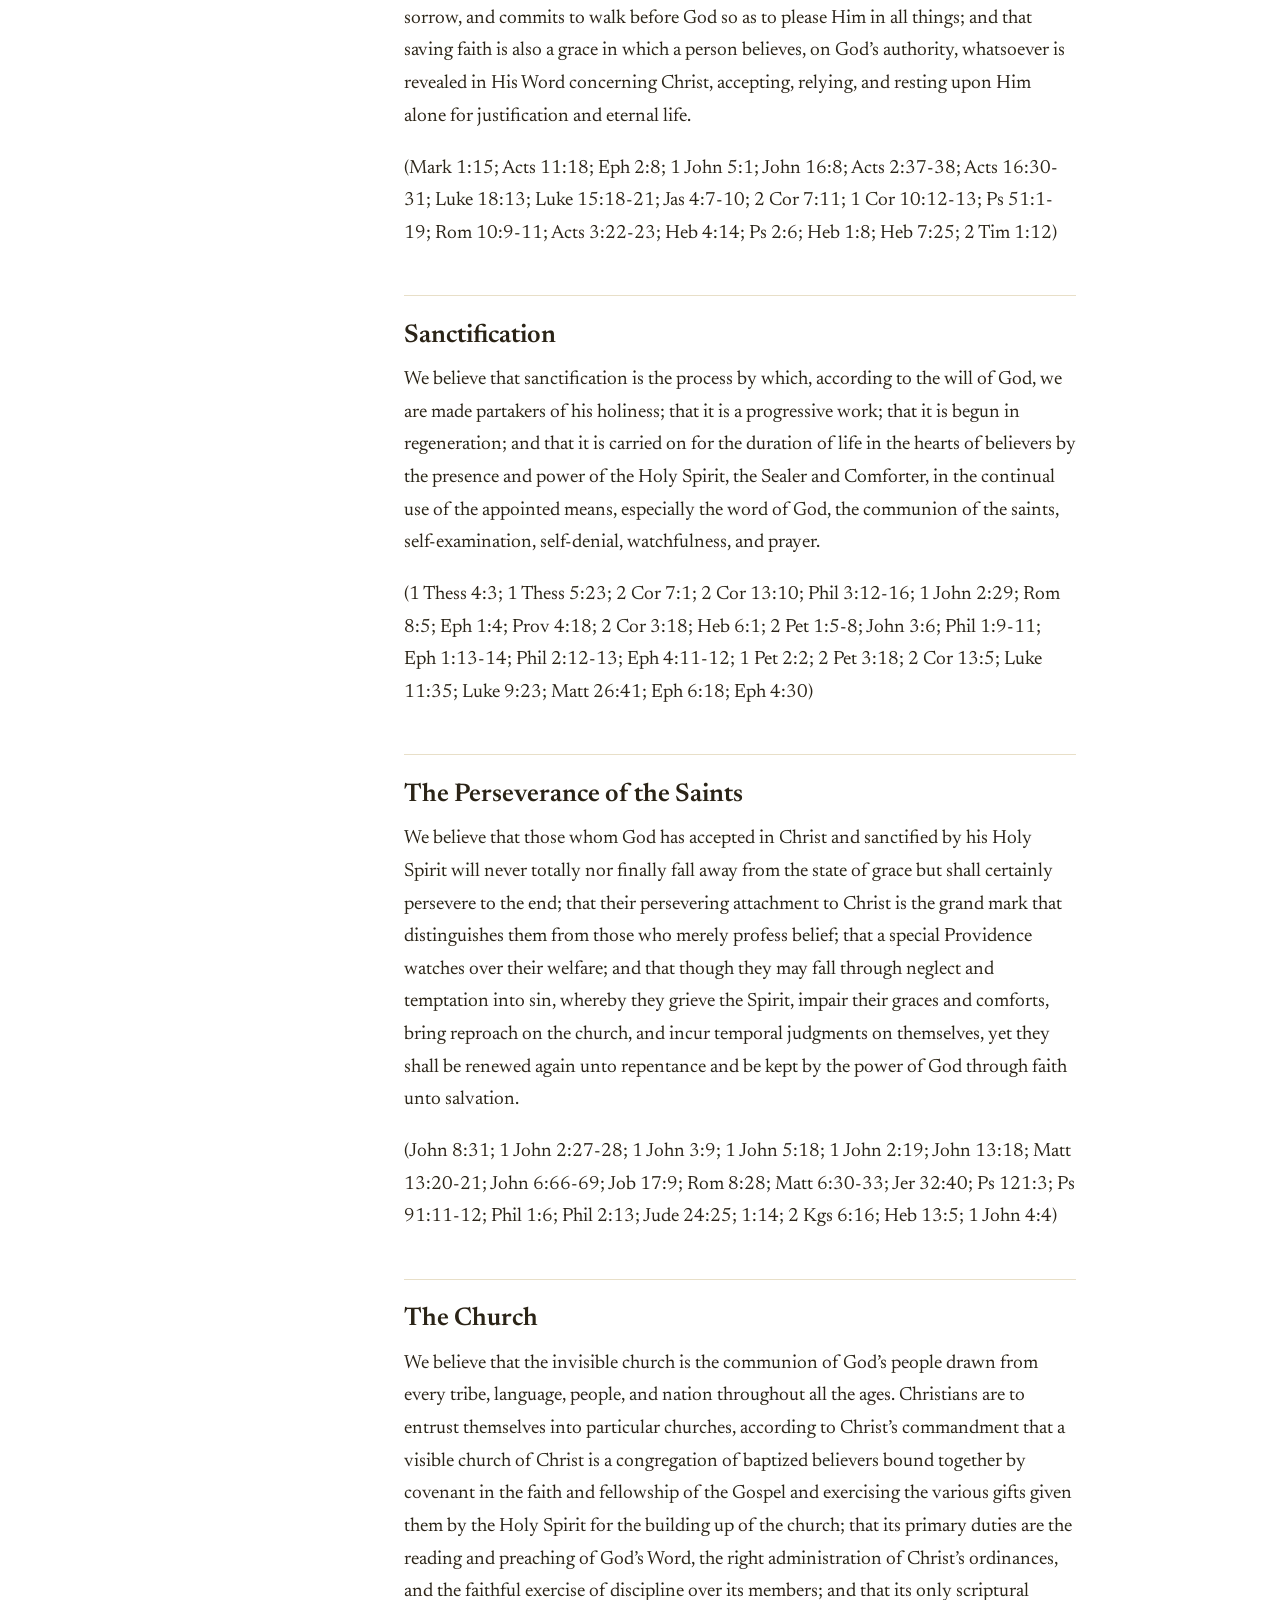
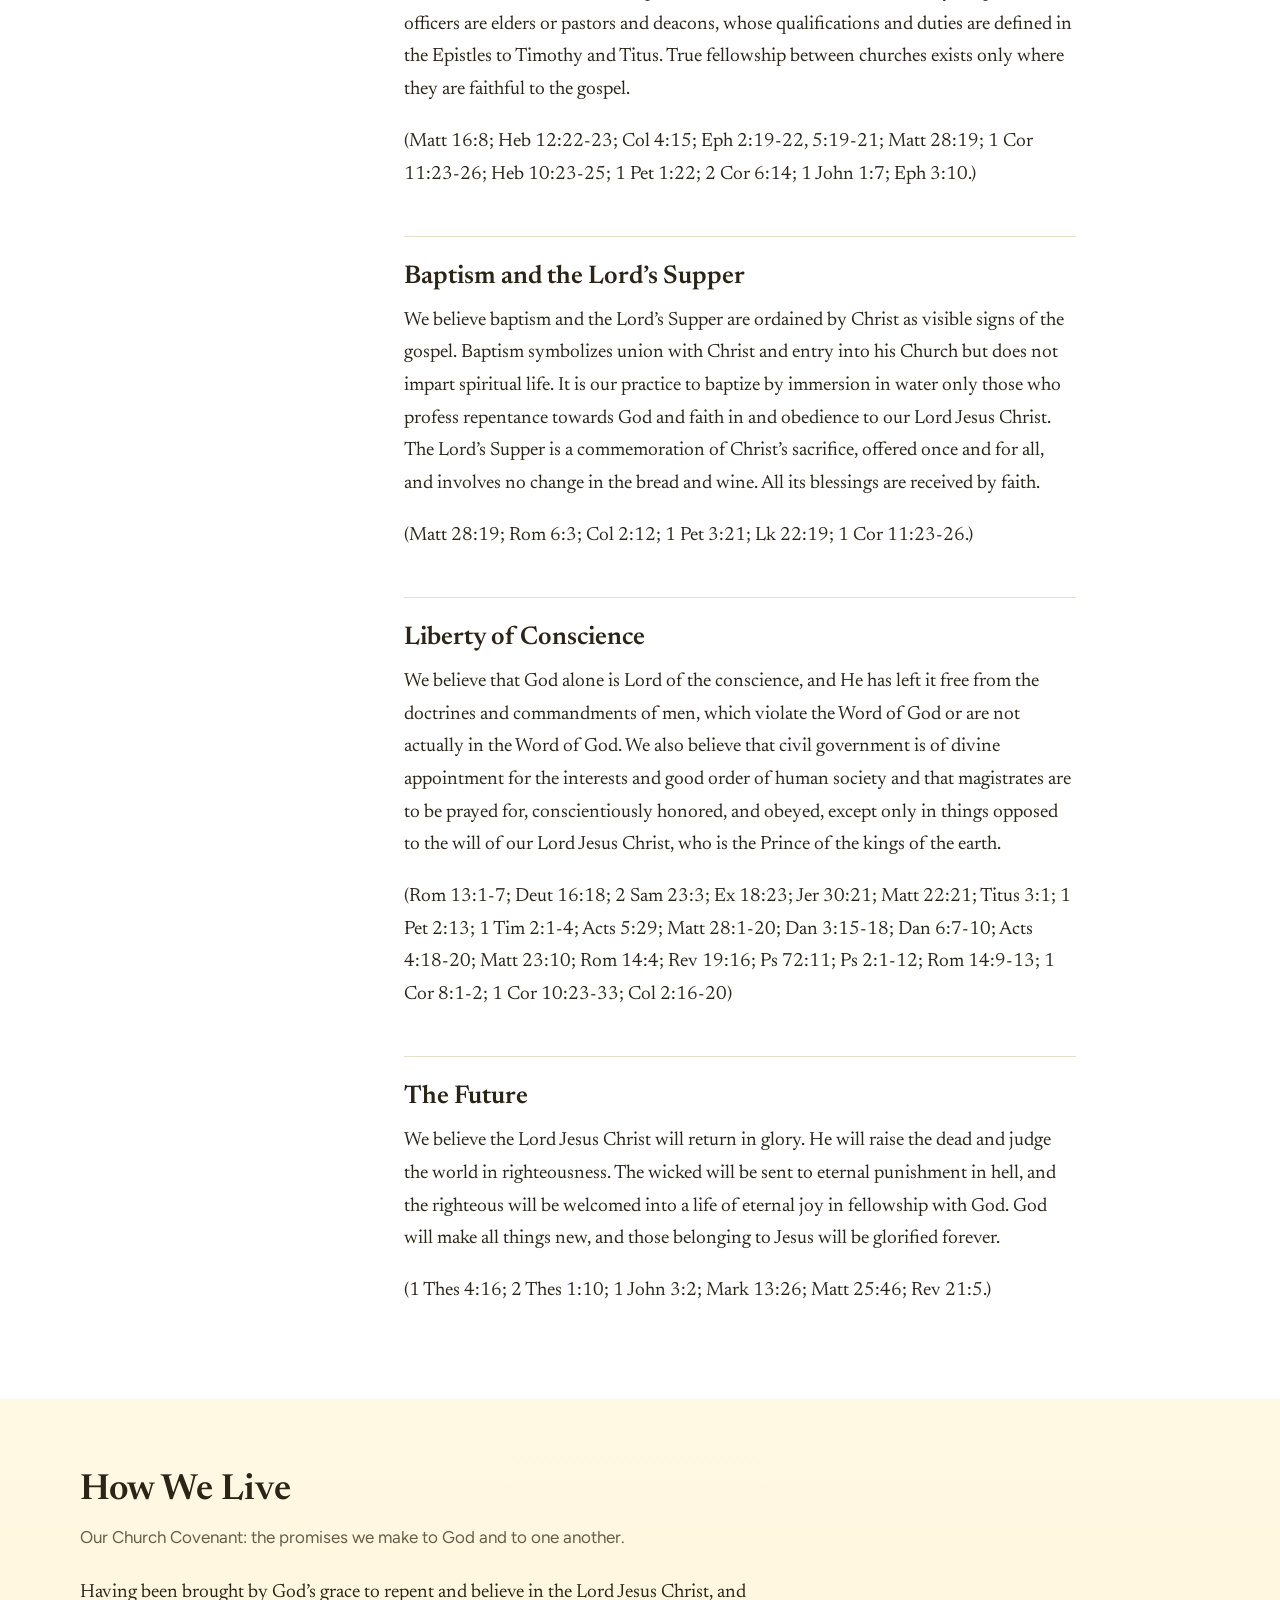
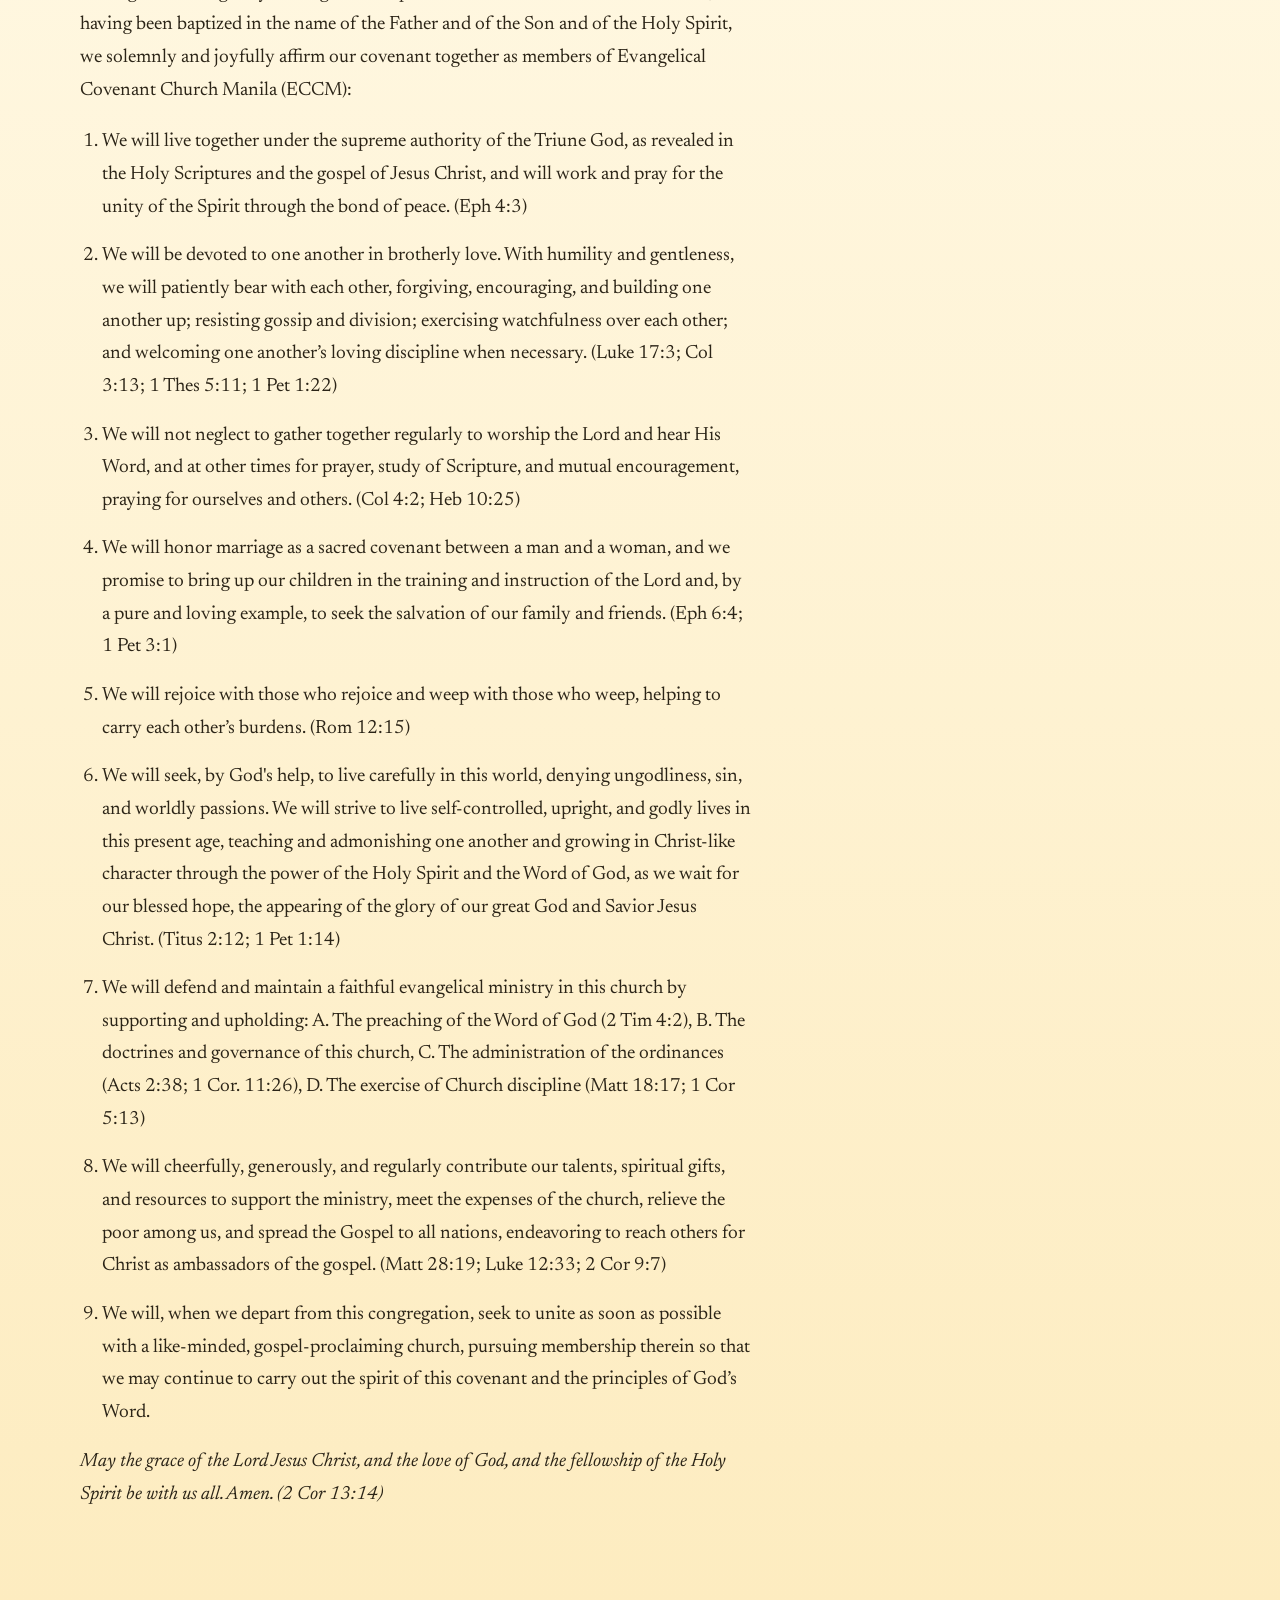
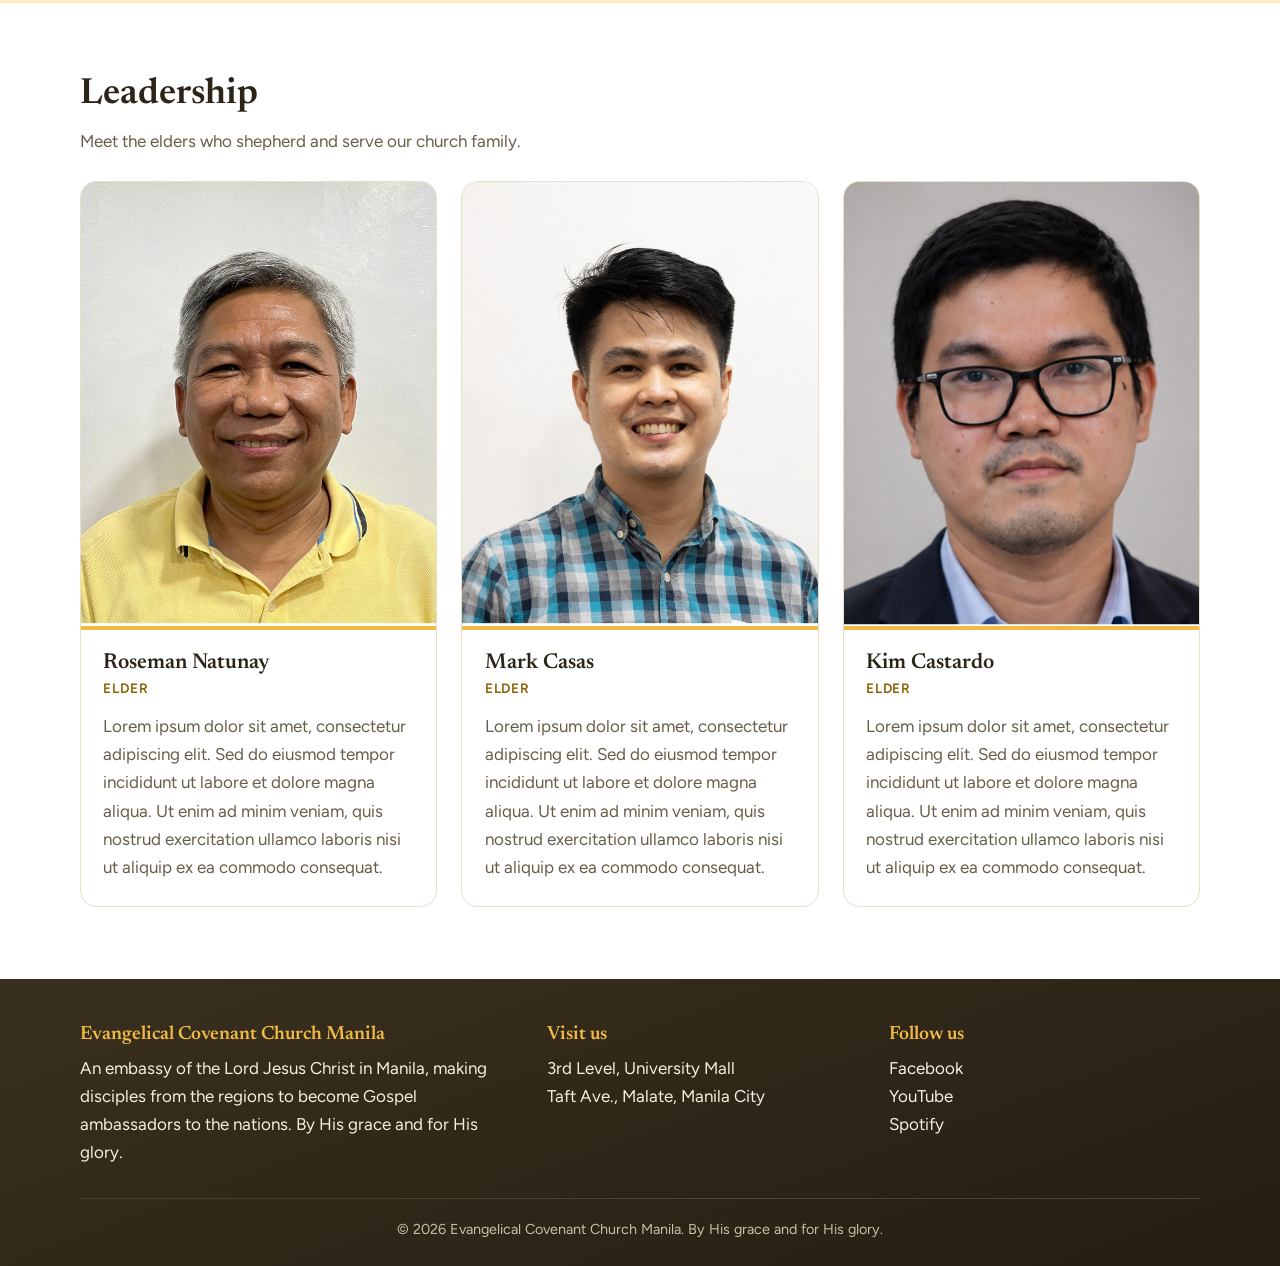
==== commit 0ac97302: "Add files via upload" ====
--- a/about.html
+++ b/about.html
@@ -14,12 +14,12 @@
 <link rel="icon" href="img/logo.png"><link rel="stylesheet" href="style.css"></head><body>
 <header class="site-header"><div class="wrap bar">
 <a class="brand" href="index.html"><img class="logo" src="img/logo.png" alt="" height="44"><span>Evangelical Covenant<br>Church Manila</span></a>
-<button class="menu-btn" aria-expanded="false" aria-controls="nav">Menu</button>
+<button class="menu-btn" aria-expanded="false" aria-controls="nav" aria-label="Menu"><span class="bars" aria-hidden="true"><i></i><i></i><i></i></span></button>
 <nav id="nav"><ul><li><a href="index.html">Home</a></li><li class="has-sub"><a href="about.html" aria-current="page">About</a><button class="sub-btn" type="button" aria-expanded="false" aria-controls="sub-about" aria-label="Show About submenu"><svg viewBox="0 0 24 24" width="16" height="16" fill="none" stroke="currentColor" stroke-width="2.2" stroke-linecap="round" stroke-linejoin="round" aria-hidden="true"><path d="M6 9l6 6 6-6"/></svg></button><ul class="sub" id="sub-about"><li><a href="about.html#statement">Statement of Faith</a></li><li><a href="about.html#covenant">How We Live</a></li><li><a href="about.html#leadership">Leadership</a></li></ul></li><li><a href="what-to-expect.html">What to Expect</a></li><li><a href="ministries.html">Ministries</a></li><li><a href="contact.html">Contact Us</a></li></ul></nav></div></header>
 <main><section class="page-hero"><div class="wrap"><h1>About</h1><p>What we believe, how we live together, and who shepherds us.</p></div></section>
 <section class="sec" id="statement"><div class="wrap"><h2>Statement of Faith</h2><p class="intro">What we believe.</p><div class="doc">
 <aside class="toc"><details open><summary>Statement of Faith</summary><ul><li><a href="#0">God</a></li><li><a href="#1">The Bible</a></li><li><a href="#2">The Human Race</a></li><li><a href="#3">The Lord Jesus Christ</a></li><li><a href="#4">The Holy Spirit</a></li><li><a href="#5">Salvation</a></li><li><a href="#6">Regeneration</a></li><li><a href="#7">Repentance and Faith</a></li><li><a href="#8">Sanctification</a></li><li><a href="#9">The Perseverance of the Saints</a></li><li><a href="#10">The Church</a></li><li><a href="#11">Baptism and the Lord’s Supper</a></li><li><a href="#12">Liberty of Conscience</a></li><li><a href="#13">The Future</a></li></ul></details></aside>
-<div class="prose"><article id="0"><h3>God</h3><p>We believe there is one Triune God, who exists eternally in three distinct but equal persons: the Father, the Son, and the Holy Spirit. Each is fully God and equal in every divine perfection, and executing distinct but harmonious offices in the great work of redemption. God is unchangeable in his holiness, justice, wisdom, mercy, and love. He is the almighty Creator, Savior, and Judge who sustains and governs all things according to his sovereign will for his own glory.</p><p class="refs">(Deut. 6:4; John 17:5; Gen 1:1-2; Js 1:17; Ps 102:27; 1 Sam 15:29; John 1:1; Isa 6:3; Deut 32:4; Rom 16:27; Eph 2:4; 1 John 4:16; Ps 115:3; Eph 1:11; Rom 11:36.)</p></article><article id="1"><h3>The Bible</h3><p>We believe God has revealed Himself in the Bible, which consists solely of the 66 books of the Old and New Testaments. Every word was inspired by God through human authors so that the Bible as originally given is in its entirety the word of God, without error and fully reliable in fact and doctrine. It is a perfect treasure of heavenly instruction and reveals the principles by which God will judge us. The Bible alone speaks with final authority and is always sufficient for all matters of belief and practice.</p><p class="refs">(Heb 1:2; 2 Tim 3:16; Jude 3, Rev 22:19; Eph 2:20; 2 Pet 1:21; John 10:35; Ps 119:160; Matt 4:4.)</p></article><article id="2"><h3>The Human Race</h3><p>We believe all men and women, being created in the image of God, have inherent and equal dignity and worth. Their greatest purpose is to obey, worship, love, and enjoy God. As a result of the fall of our first parents, every aspect of human nature has been corrupted, not by constraint but by choice. Accordingly, all men and women are without spiritual life, guilty sinners, and hostile to God. Every person is therefore under the just condemnation of God and needs to be born again, forgiven, and reconciled to God to know and please him.</p><p class="refs">(Gen 1:27; 1 Pet 3:7; Deut 6:5; Rom 5:12; Eph 2:1-3; Jer 17:9; Rom 8:7-8.)</p></article><article id="3"><h3>The Lord Jesus Christ</h3><p>We believe the Lord Jesus Christ, the Son of God, is truly God and truly man. He was conceived by the Holy Spirit, born of a virgin, and lived a sinless life in obedience to the Father. His miracles attested to the authority with which he taught, and all his words are true. He died on the cross in the place of sinners, bearing God’s punishment for their sin, redeeming them by his blood. He rose from the dead and, in his resurrected body, ascended into heaven, where he is exalted as Lord of all. As the sole mediator between God and man, he intercedes for his people in the presence of the Father.</p><p class="refs">(John 1:1, 20:28; Rom 9:5; Gal 4:4; Heb 4:15; Mark 1:24; John 14:6; Isa 53:5; 1 Cor 15:3; Eph 1:7; 1 Cor 15:4; Acts 1:9; Heb 1:3; Rom 8:34.)</p></article><article id="4"><h3>The Holy Spirit</h3><p>We believe the Holy Spirit is the third person of the Triune Godhead, and is coequal and coeternal with the Father and the Son. He has been sent from heaven to glorify Christ and to apply his work of salvation. He convicts sinners, imparts spiritual life, and gives a true understanding of the Scriptures. He lives in all believers, brings assurance of salvation, and produces increasing likeness to Christ. He incorporates believers into the Body of Christ, builds up the Church, and empowers its members for worship, service, and mission.</p><p class="refs">(John 16:14, 8; Tit 3:5; John 3:6; 1 Cor 2:14; Eph 1:17-19; Ps 119:18; Rom 8:9; Eph 1:11-14; Rom 8:15; 2 Cor 3:18; Act 1:4; 1 Cor 2:4-5; Eph 5:18; Acts 4:31.)</p></article><article id="5"><h3>Salvation</h3><p>We believe salvation is entirely a work of God’s grace and cannot be earned or deserved. It is only by the grace of God. It has been accomplished by the Lord Jesus Christ and is offered to all in the gospel. God, in his love, forgives sinners whom he calls, granting them repentance and faith. All who believe in Christ are justified by faith alone, apart from any works of righteousness done but accomplished solely through faith in Christ. Through justification, the sinner is credited with the righteousness of Christ, brought into peace and favor with God, adopted into the family of God, and receives eternal life.</p><p class="refs">(Eph 2:8-9; 2 Tim 1:9; Tit 3:5; Heb 7:27; Matt 11:28; Rom 10:13; 1 Cor 1:24; Acts 11:18; 2 Tim 2:25; Rom 3:28; Rom 5:19; 2 Cor 5:21; Rom 8:15; John 3:16.)</p></article><article id="6"><h3>Regeneration</h3><p>We believe that, to be saved, sinners must be regenerated, or born again; that regeneration is a change of heart, worked by the Holy Spirit, who awakens the dead in trespasses and sins, spiritually and savingly enlightening their minds to understand the Word of God, and renewing their whole nature so that they voluntarily love and practice holiness; that it is a work of God’s free and special grace alone; and that its proper evidence appears in the holy fruits of repentance and faith, and newness of life.</p><p class="refs">(John 3:3; John 3:6-7; 1 Cor 3:14; Rev 14:3; Rev 21:27; 2 Cor 5:17; Ezek 36:26; Deut 30:6; Rom 2:28-29; Rom 5:5; 1 John 4:7; John 3:8; John 1:13; Jas 1:16-18; 1 Cor 1:30; Phil 2:13; 1 Pet 1:22-25; 1 John 5:1; Eph 4:20-24; Col 3:9-11; Eph 5:9; Rom 8:9; Gal 5:16-23; Eph 3:14-21; Matt 3:8-10; Matt 7:20; 1 John 5:4, 18)</p></article><article id="7"><h3>Repentance and Faith</h3><p>We believe that repentance and faith are sacred duties worked in our souls by the regenerating Spirit of God; that repentance is a grace in which a person, being deeply convinced by the Holy Spirit of his guilt, danger, and helplessness and of the way of salvation by Christ, turns to God with deep remorse, humbles himself with godly sorrow, and commits to walk before God so as to please Him in all things; and that saving faith is also a grace in which a person believes, on God’s authority, whatsoever is revealed in His Word concerning Christ, accepting, relying, and resting upon Him alone for justification and eternal life.</p><p class="refs">(Mark 1:15; Acts 11:18; Eph 2:8; 1 John 5:1; John 16:8; Acts 2:37-38; Acts 16:30-31; Luke 18:13; Luke 15:18-21; Jas 4:7-10; 2 Cor 7:11; 1 Cor 10:12-13; Ps 51:1-19; Rom 10:9-11; Acts 3:22-23; Heb 4:14; Ps 2:6; Heb 1:8; Heb 7:25; 2 Tim 1:12)</p></article><article id="8"><h3>Sanctification</h3><p>We believe that sanctification is the process by which, according to the will of God, we are made partakers of his holiness; that it is a progressive work; that it is begun in regeneration; and that it is carried on for the duration of life in the hearts of believers by the presence and power of the Holy Spirit, the Sealer and Comforter, in the continual use of the appointed means, especially the word of God, the communion of the saints, self-examination, self-denial, watchfulness, and prayer.</p><p class="refs">(1 Thess 4:3; 1 Thess 5:23; 2 Cor 7:1; 2 Cor 13:10; Phil 3:12-16; 1 John 2:29; Rom 8:5; Eph 1:4; Prov 4:18; 2 Cor 3:18; Heb 6:1; 2 Pet 1:5-8; John 3:6; Phil 1:9-11; Eph 1:13-14; Phil 2:12-13; Eph 4:11-12; 1 Pet 2:2; 2 Pet 3:18; 2 Cor 13:5; Luke 11:35; Luke 9:23; Matt 26:41; Eph 6:18; Eph 4:30)</p></article><article id="9"><h3>The Perseverance of the Saints</h3><p>We believe that those whom God has accepted in Christ and sanctified by his Holy Spirit will never totally nor finally fall away from the state of grace but shall certainly persevere to the end; that their persevering attachment to Christ is the grand mark that distinguishes them from those who merely profess belief; that a special Providence watches over their welfare; and that though they may fall through neglect and temptation into sin, whereby they grieve the Spirit, impair their graces and comforts, bring reproach on the church, and incur temporal judgments on themselves, yet they shall be renewed again unto repentance and be kept by the power of God through faith unto salvation.</p><p class="refs">(John 8:31; 1 John 2:27-28; 1 John 3:9; 1 John 5:18; 1 John 2:19; John 13:18; Matt 13:20-21; John 6:66-69; Job 17:9; Rom 8:28; Matt 6:30-33; Jer 32:40; Ps 121:3; Ps 91:11-12; Phil 1:6; Phil 2:13; Jude 24:25; 1:14; 2 Kgs 6:16; Heb 13:5; 1 John 4:4)</p></article><article id="10"><h3>The Church</h3><p>We believe that the invisible church is the communion of God’s people drawn from every tribe, language, people, and nation throughout all the ages. Christians are to entrust themselves into particular churches, according to Christ’s commandment that a visible church of Christ is a congregation of baptized believers bound together by covenant in the faith and fellowship of the Gospel and exercising the various gifts given them by the Holy Spirit for the building up of the church; that its primary duties are the reading and preaching of God’s Word, the right administration of Christ’s ordinances, and the faithful exercise of discipline over its members; and that its only scriptural officers are elders or pastors and deacons, whose qualifications and duties are defined in the Epistles to Timothy and Titus. True fellowship between churches exists only where they are faithful to the gospel.</p><p class="refs">(Matt 16:8; Heb 12:22-23; Col 4:15; Eph 2:19-22, 5:19-21; Matt 28:19; 1 Cor 11:23-26; Heb 10:23-25; 1 Pet 1:22; 2 Cor 6:14; 1 John 1:7; Eph 3:10.)</p></article><article id="11"><h3>Baptism and the Lord’s Supper</h3><p>We believe baptism and the Lord’s Supper are ordained by Christ as visible signs of the gospel. Baptism symbolizes union with Christ and entry into his Church but does not impart spiritual life. It is our practice to baptize by immersion in water only those who profess repentance towards God and faith in and obedience to our Lord Jesus Christ. The Lord’s Supper is a commemoration of Christ’s sacrifice, offered once and for all, and involves no change in the bread and wine. All its blessings are received by faith.</p><p class="refs">(Matt 28:19; Rom 6:3; Col 2:12; 1 Pet 3:21; Lk 22:19; 1 Cor 11:23-26.)</p></article><article id="12"><h3>Liberty of Conscience</h3><p>We believe that God alone is Lord of the conscience, and He has left it free from the doctrines and commandments of men, which violate the Word of God or are not actually in the Word of God. We also believe that civil government is of divine appointment for the interests and good order of human society and that magistrates are to be prayed for, conscientiously honored, and obeyed, except only in things opposed to the will of our Lord Jesus Christ, who is the Prince of the kings of the earth.</p><p class="refs">(Rom 13:1-7; Deut 16:18; 2 Sam 23:3; Ex 18:23; Jer 30:21; Matt 22:21; Titus 3:1; 1 Pet 2:13; 1 Tim 2:1-4; Acts 5:29; Matt 28:1-20; Dan 3:15-18; Dan 6:7-10; Acts 4:18-20; Matt 23:10; Rom 14:4; Rev 19:16; Ps 72:11; Ps 2:1-12; Rom 14:9-13; 1 Cor 8:1-2; 1 Cor 10:23-33; Col 2:16-20)</p></article><article id="13"><h3>The Future</h3><p>We believe the Lord Jesus Christ will return in glory. He will raise the dead and judge the world in righteousness. The wicked will be sent to eternal punishment in hell, and the righteous will be welcomed into a life of eternal joy in fellowship with God. God will make all things new, and those belonging to Jesus will be glorified forever.</p><p class="refs">(1 Thes 4:16; 2 Thes 1:10; 1 John 3:2; Mark 13:26; Matt 25:46; Rev 21:5.)</p></article></div></div></div></section>
+<div class="prose"><article id="creed" class="creed"><p><span class="ln">We believe in one GOD, THE FATHER Almighty,</span><span class="ln">Maker of heaven and earth</span><span class="ln">and of all things visible and invisible.</span></p><p><span class="ln">And in one Lord JESUS CHRIST,</span><span class="ln">the only-begotten Son of God,</span><span class="ln">begotten of the Father before all worlds;</span><span class="ln">God of God, Light of Light,</span><span class="ln">very God of very God;</span><span class="ln">begotten, not made,</span><span class="ln">being of one substance with the Father,</span><span class="ln">by whom all things were made;</span><span class="ln">who, for us humans and for our salvation,</span><span class="ln">came down from heaven</span><span class="ln">and was incarnate by the Holy Spirit of the virgin Mary</span><span class="ln">and was made man;</span><span class="ln">and was crucified also for us under Pontius Pilate;</span><span class="ln">he suffered and was buried;</span><span class="ln">and the third day he rose again, according to the Scriptures,</span><span class="ln">and ascended into heaven</span><span class="ln">and sits on the right hand of the Father;</span><span class="ln">and he shall come again, with glory,</span><span class="ln">to judge the living and the dead,</span><span class="ln">whose kingdom shall have no end.</span></p><p><span class="ln">And we believe in the HOLY SPIRIT,</span><span class="ln">the Lord and Giver of Life,</span><span class="ln">who proceeds from the Father and the Son,</span><span class="ln">who, with the Father and the Son together, is worshiped and glorified,</span><span class="ln">and who spoke by the prophets.</span></p><p><span class="ln">And we believe in one holy, universal, and apostolic church.</span><span class="ln">We acknowledge one Baptism for the remission of sins,</span><span class="ln">and we look for the resurrection of the dead</span><span class="ln">and the life of the world to come.</span></p><p class="fw"><span class="ln">Furthermore,</span></p></article><article id="0"><h3>God</h3><p>We believe there is one Triune God, who exists eternally in three distinct but equal persons: the Father, the Son, and the Holy Spirit. Each is fully God and equal in every divine perfection, and executing distinct but harmonious offices in the great work of redemption. God is unchangeable in his holiness, justice, wisdom, mercy, and love. He is the almighty Creator, Savior, and Judge who sustains and governs all things according to his sovereign will for his own glory.</p><p class="refs">(Deut. 6:4; John 17:5; Gen 1:1-2; Js 1:17; Ps 102:27; 1 Sam 15:29; John 1:1; Isa 6:3; Deut 32:4; Rom 16:27; Eph 2:4; 1 John 4:16; Ps 115:3; Eph 1:11; Rom 11:36.)</p></article><article id="1"><h3>The Bible</h3><p>We believe God has revealed Himself in the Bible, which consists solely of the 66 books of the Old and New Testaments. Every word was inspired by God through human authors so that the Bible as originally given is in its entirety the word of God, without error and fully reliable in fact and doctrine. It is a perfect treasure of heavenly instruction and reveals the principles by which God will judge us. The Bible alone speaks with final authority and is always sufficient for all matters of belief and practice.</p><p class="refs">(Heb 1:2; 2 Tim 3:16; Jude 3, Rev 22:19; Eph 2:20; 2 Pet 1:21; John 10:35; Ps 119:160; Matt 4:4.)</p></article><article id="2"><h3>The Human Race</h3><p>We believe all men and women, being created in the image of God, have inherent and equal dignity and worth. Their greatest purpose is to obey, worship, love, and enjoy God. As a result of the fall of our first parents, every aspect of human nature has been corrupted, not by constraint but by choice. Accordingly, all men and women are without spiritual life, guilty sinners, and hostile to God. Every person is therefore under the just condemnation of God and needs to be born again, forgiven, and reconciled to God to know and please him.</p><p class="refs">(Gen 1:27; 1 Pet 3:7; Deut 6:5; Rom 5:12; Eph 2:1-3; Jer 17:9; Rom 8:7-8.)</p></article><article id="3"><h3>The Lord Jesus Christ</h3><p>We believe the Lord Jesus Christ, the Son of God, is truly God and truly man. He was conceived by the Holy Spirit, born of a virgin, and lived a sinless life in obedience to the Father. His miracles attested to the authority with which he taught, and all his words are true. He died on the cross in the place of sinners, bearing God’s punishment for their sin, redeeming them by his blood. He rose from the dead and, in his resurrected body, ascended into heaven, where he is exalted as Lord of all. As the sole mediator between God and man, he intercedes for his people in the presence of the Father.</p><p class="refs">(John 1:1, 20:28; Rom 9:5; Gal 4:4; Heb 4:15; Mark 1:24; John 14:6; Isa 53:5; 1 Cor 15:3; Eph 1:7; 1 Cor 15:4; Acts 1:9; Heb 1:3; Rom 8:34.)</p></article><article id="4"><h3>The Holy Spirit</h3><p>We believe the Holy Spirit is the third person of the Triune Godhead, and is coequal and coeternal with the Father and the Son. He has been sent from heaven to glorify Christ and to apply his work of salvation. He convicts sinners, imparts spiritual life, and gives a true understanding of the Scriptures. He lives in all believers, brings assurance of salvation, and produces increasing likeness to Christ. He incorporates believers into the Body of Christ, builds up the Church, and empowers its members for worship, service, and mission.</p><p class="refs">(John 16:14, 8; Tit 3:5; John 3:6; 1 Cor 2:14; Eph 1:17-19; Ps 119:18; Rom 8:9; Eph 1:11-14; Rom 8:15; 2 Cor 3:18; Act 1:4; 1 Cor 2:4-5; Eph 5:18; Acts 4:31.)</p></article><article id="5"><h3>Salvation</h3><p>We believe salvation is entirely a work of God’s grace and cannot be earned or deserved. It is only by the grace of God. It has been accomplished by the Lord Jesus Christ and is offered to all in the gospel. God, in his love, forgives sinners whom he calls, granting them repentance and faith. All who believe in Christ are justified by faith alone, apart from any works of righteousness done but accomplished solely through faith in Christ. Through justification, the sinner is credited with the righteousness of Christ, brought into peace and favor with God, adopted into the family of God, and receives eternal life.</p><p class="refs">(Eph 2:8-9; 2 Tim 1:9; Tit 3:5; Heb 7:27; Matt 11:28; Rom 10:13; 1 Cor 1:24; Acts 11:18; 2 Tim 2:25; Rom 3:28; Rom 5:19; 2 Cor 5:21; Rom 8:15; John 3:16.)</p></article><article id="6"><h3>Regeneration</h3><p>We believe that, to be saved, sinners must be regenerated, or born again; that regeneration is a change of heart, worked by the Holy Spirit, who awakens the dead in trespasses and sins, spiritually and savingly enlightening their minds to understand the Word of God, and renewing their whole nature so that they voluntarily love and practice holiness; that it is a work of God’s free and special grace alone; and that its proper evidence appears in the holy fruits of repentance and faith, and newness of life.</p><p class="refs">(John 3:3; John 3:6-7; 1 Cor 3:14; Rev 14:3; Rev 21:27; 2 Cor 5:17; Ezek 36:26; Deut 30:6; Rom 2:28-29; Rom 5:5; 1 John 4:7; John 3:8; John 1:13; Jas 1:16-18; 1 Cor 1:30; Phil 2:13; 1 Pet 1:22-25; 1 John 5:1; Eph 4:20-24; Col 3:9-11; Eph 5:9; Rom 8:9; Gal 5:16-23; Eph 3:14-21; Matt 3:8-10; Matt 7:20; 1 John 5:4, 18)</p></article><article id="7"><h3>Repentance and Faith</h3><p>We believe that repentance and faith are sacred duties worked in our souls by the regenerating Spirit of God; that repentance is a grace in which a person, being deeply convinced by the Holy Spirit of his guilt, danger, and helplessness and of the way of salvation by Christ, turns to God with deep remorse, humbles himself with godly sorrow, and commits to walk before God so as to please Him in all things; and that saving faith is also a grace in which a person believes, on God’s authority, whatsoever is revealed in His Word concerning Christ, accepting, relying, and resting upon Him alone for justification and eternal life.</p><p class="refs">(Mark 1:15; Acts 11:18; Eph 2:8; 1 John 5:1; John 16:8; Acts 2:37-38; Acts 16:30-31; Luke 18:13; Luke 15:18-21; Jas 4:7-10; 2 Cor 7:11; 1 Cor 10:12-13; Ps 51:1-19; Rom 10:9-11; Acts 3:22-23; Heb 4:14; Ps 2:6; Heb 1:8; Heb 7:25; 2 Tim 1:12)</p></article><article id="8"><h3>Sanctification</h3><p>We believe that sanctification is the process by which, according to the will of God, we are made partakers of his holiness; that it is a progressive work; that it is begun in regeneration; and that it is carried on for the duration of life in the hearts of believers by the presence and power of the Holy Spirit, the Sealer and Comforter, in the continual use of the appointed means, especially the word of God, the communion of the saints, self-examination, self-denial, watchfulness, and prayer.</p><p class="refs">(1 Thess 4:3; 1 Thess 5:23; 2 Cor 7:1; 2 Cor 13:10; Phil 3:12-16; 1 John 2:29; Rom 8:5; Eph 1:4; Prov 4:18; 2 Cor 3:18; Heb 6:1; 2 Pet 1:5-8; John 3:6; Phil 1:9-11; Eph 1:13-14; Phil 2:12-13; Eph 4:11-12; 1 Pet 2:2; 2 Pet 3:18; 2 Cor 13:5; Luke 11:35; Luke 9:23; Matt 26:41; Eph 6:18; Eph 4:30)</p></article><article id="9"><h3>The Perseverance of the Saints</h3><p>We believe that those whom God has accepted in Christ and sanctified by his Holy Spirit will never totally nor finally fall away from the state of grace but shall certainly persevere to the end; that their persevering attachment to Christ is the grand mark that distinguishes them from those who merely profess belief; that a special Providence watches over their welfare; and that though they may fall through neglect and temptation into sin, whereby they grieve the Spirit, impair their graces and comforts, bring reproach on the church, and incur temporal judgments on themselves, yet they shall be renewed again unto repentance and be kept by the power of God through faith unto salvation.</p><p class="refs">(John 8:31; 1 John 2:27-28; 1 John 3:9; 1 John 5:18; 1 John 2:19; John 13:18; Matt 13:20-21; John 6:66-69; Job 17:9; Rom 8:28; Matt 6:30-33; Jer 32:40; Ps 121:3; Ps 91:11-12; Phil 1:6; Phil 2:13; Jude 24:25; 1:14; 2 Kgs 6:16; Heb 13:5; 1 John 4:4)</p></article><article id="10"><h3>The Church</h3><p>We believe that the invisible church is the communion of God’s people drawn from every tribe, language, people, and nation throughout all the ages. Christians are to entrust themselves into particular churches, according to Christ’s commandment that a visible church of Christ is a congregation of baptized believers bound together by covenant in the faith and fellowship of the Gospel and exercising the various gifts given them by the Holy Spirit for the building up of the church; that its primary duties are the reading and preaching of God’s Word, the right administration of Christ’s ordinances, and the faithful exercise of discipline over its members; and that its only scriptural officers are elders or pastors and deacons, whose qualifications and duties are defined in the Epistles to Timothy and Titus. True fellowship between churches exists only where they are faithful to the gospel.</p><p class="refs">(Matt 16:8; Heb 12:22-23; Col 4:15; Eph 2:19-22, 5:19-21; Matt 28:19; 1 Cor 11:23-26; Heb 10:23-25; 1 Pet 1:22; 2 Cor 6:14; 1 John 1:7; Eph 3:10.)</p></article><article id="11"><h3>Baptism and the Lord’s Supper</h3><p>We believe baptism and the Lord’s Supper are ordained by Christ as visible signs of the gospel. Baptism symbolizes union with Christ and entry into his Church but does not impart spiritual life. It is our practice to baptize by immersion in water only those who profess repentance towards God and faith in and obedience to our Lord Jesus Christ. The Lord’s Supper is a commemoration of Christ’s sacrifice, offered once and for all, and involves no change in the bread and wine. All its blessings are received by faith.</p><p class="refs">(Matt 28:19; Rom 6:3; Col 2:12; 1 Pet 3:21; Lk 22:19; 1 Cor 11:23-26.)</p></article><article id="12"><h3>Liberty of Conscience</h3><p>We believe that God alone is Lord of the conscience, and He has left it free from the doctrines and commandments of men, which violate the Word of God or are not actually in the Word of God. We also believe that civil government is of divine appointment for the interests and good order of human society and that magistrates are to be prayed for, conscientiously honored, and obeyed, except only in things opposed to the will of our Lord Jesus Christ, who is the Prince of the kings of the earth.</p><p class="refs">(Rom 13:1-7; Deut 16:18; 2 Sam 23:3; Ex 18:23; Jer 30:21; Matt 22:21; Titus 3:1; 1 Pet 2:13; 1 Tim 2:1-4; Acts 5:29; Matt 28:1-20; Dan 3:15-18; Dan 6:7-10; Acts 4:18-20; Matt 23:10; Rom 14:4; Rev 19:16; Ps 72:11; Ps 2:1-12; Rom 14:9-13; 1 Cor 8:1-2; 1 Cor 10:23-33; Col 2:16-20)</p></article><article id="13"><h3>The Future</h3><p>We believe the Lord Jesus Christ will return in glory. He will raise the dead and judge the world in righteousness. The wicked will be sent to eternal punishment in hell, and the righteous will be welcomed into a life of eternal joy in fellowship with God. God will make all things new, and those belonging to Jesus will be glorified forever.</p><p class="refs">(1 Thes 4:16; 2 Thes 1:10; 1 John 3:2; Mark 13:26; Matt 25:46; Rev 21:5.)</p></article></div></div></div></section>
 <section class="sec tint" id="covenant"><div class="wrap"><h2>How We Live</h2><p class="intro">Our Church Covenant: the promises we make to God and to one another.</p><div class="prose">
 <article>
 <p>Having been brought by God’s grace to repent and believe in the Lord Jesus Christ, and having been baptized in the name of the Father and of the Son and of the Holy Spirit, we solemnly and joyfully affirm our covenant together as members of Evangelical Covenant Church Manila (ECCM):</p>
--- a/style.css
+++ b/style.css
@@ -317,3 +317,21 @@
 .flow li.brief{padding:.9rem 0}
 .flow li.brief h3{margin:0;font-size:1.15rem}
 .flow li.brief p{margin:.15rem 0 0;color:var(--muted)}
+
+/* v17: hamburger icon instead of the word "Menu" */
+.menu-btn{padding:.85rem .7rem;border:0;border-radius:8px;line-height:0}
+.menu-btn:hover{background:var(--gold-soft)}
+.menu-btn .bars{position:relative;display:block;width:26px;height:18px}
+.menu-btn .bars i{position:absolute;left:0;right:0;height:3px;border-radius:2px;background:var(--ink);transition:transform .25s,opacity .2s}
+.menu-btn .bars i:nth-child(1){top:0}
+.menu-btn .bars i:nth-child(2){top:7.5px}
+.menu-btn .bars i:nth-child(3){top:15px}
+.menu-btn[aria-expanded="true"] .bars i:nth-child(1){transform:translateY(7.5px) rotate(45deg)}
+.menu-btn[aria-expanded="true"] .bars i:nth-child(2){opacity:0}
+.menu-btn[aria-expanded="true"] .bars i:nth-child(3){transform:translateY(-7.5px) rotate(-45deg)}
+
+/* v18: Nicene Creed laid out line by line */
+.creed{padding-left:1.2rem;border-left:4px solid var(--gold)}
+.creed p{margin:0 0 1.6rem}
+.creed .ln{display:block;padding-left:1.4rem;text-indent:-1.4rem}
+.creed .fw{margin:0;font-style:italic;color:var(--muted)}
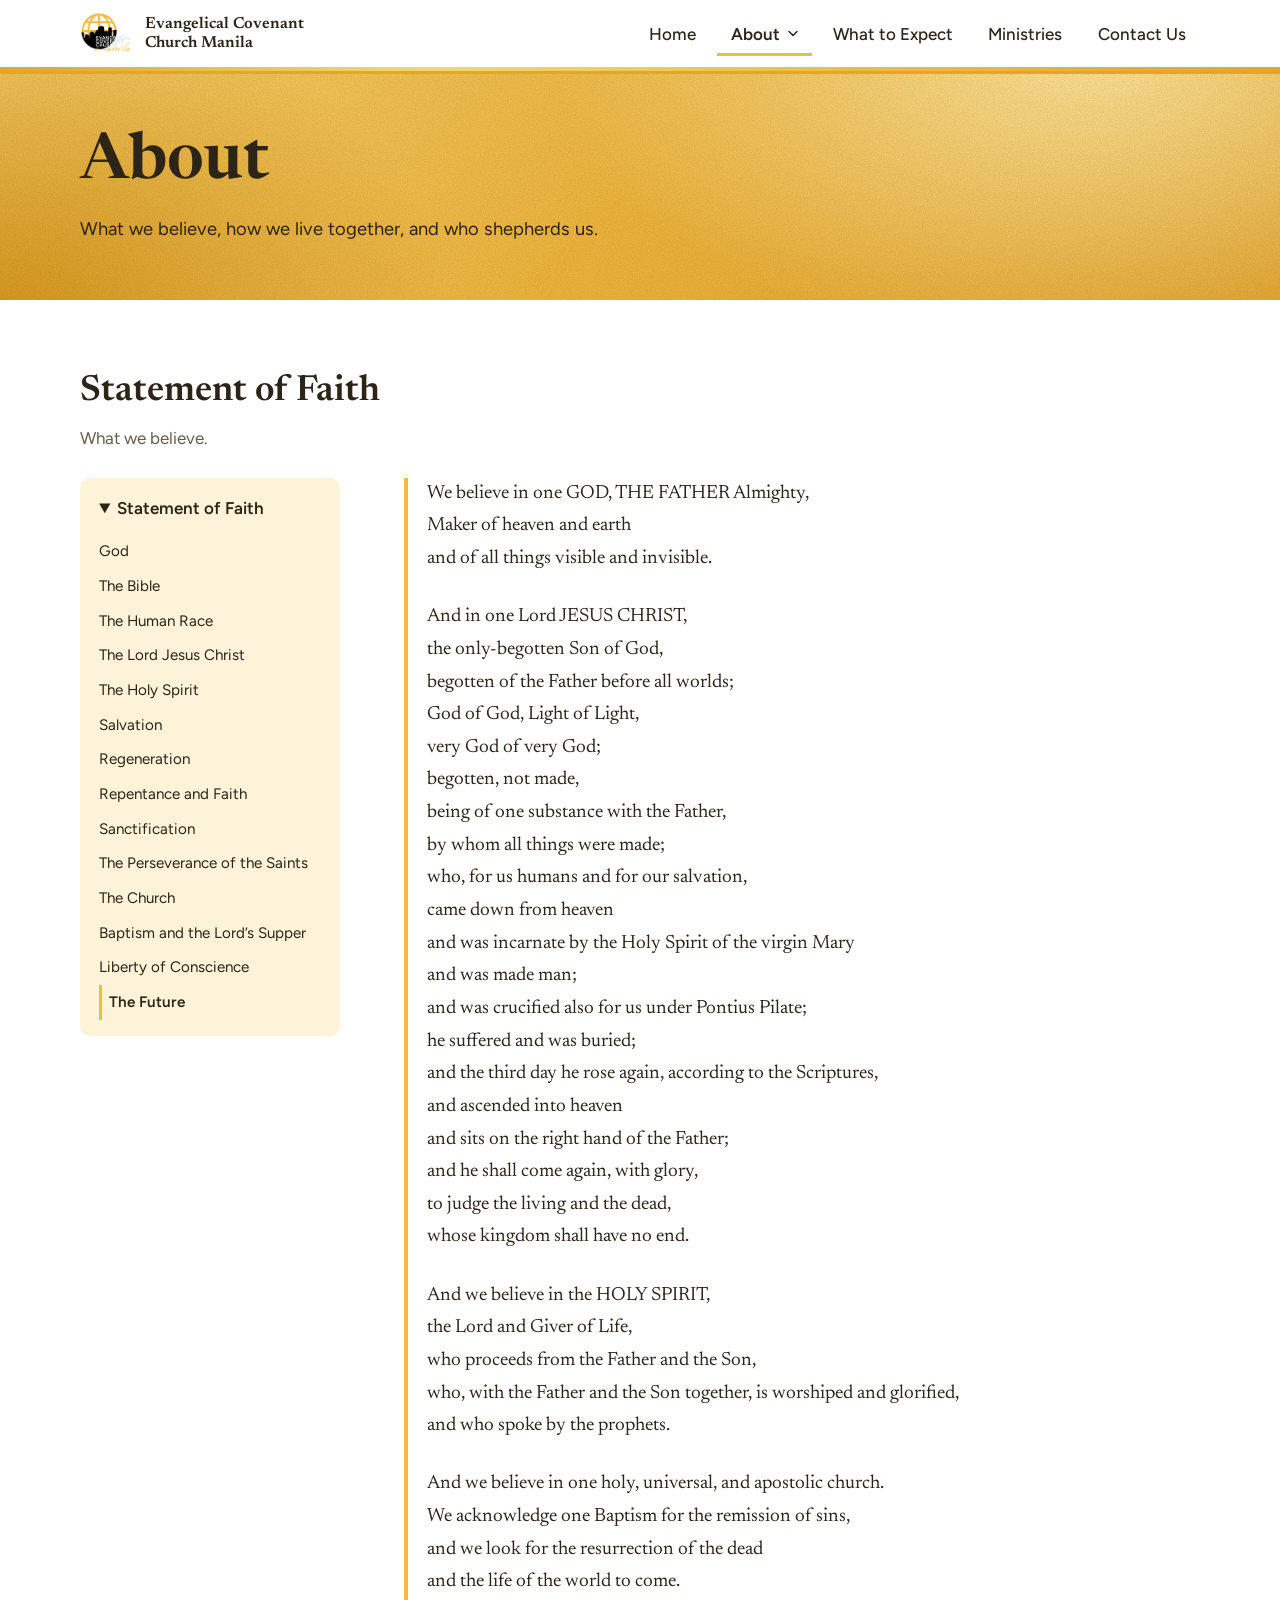
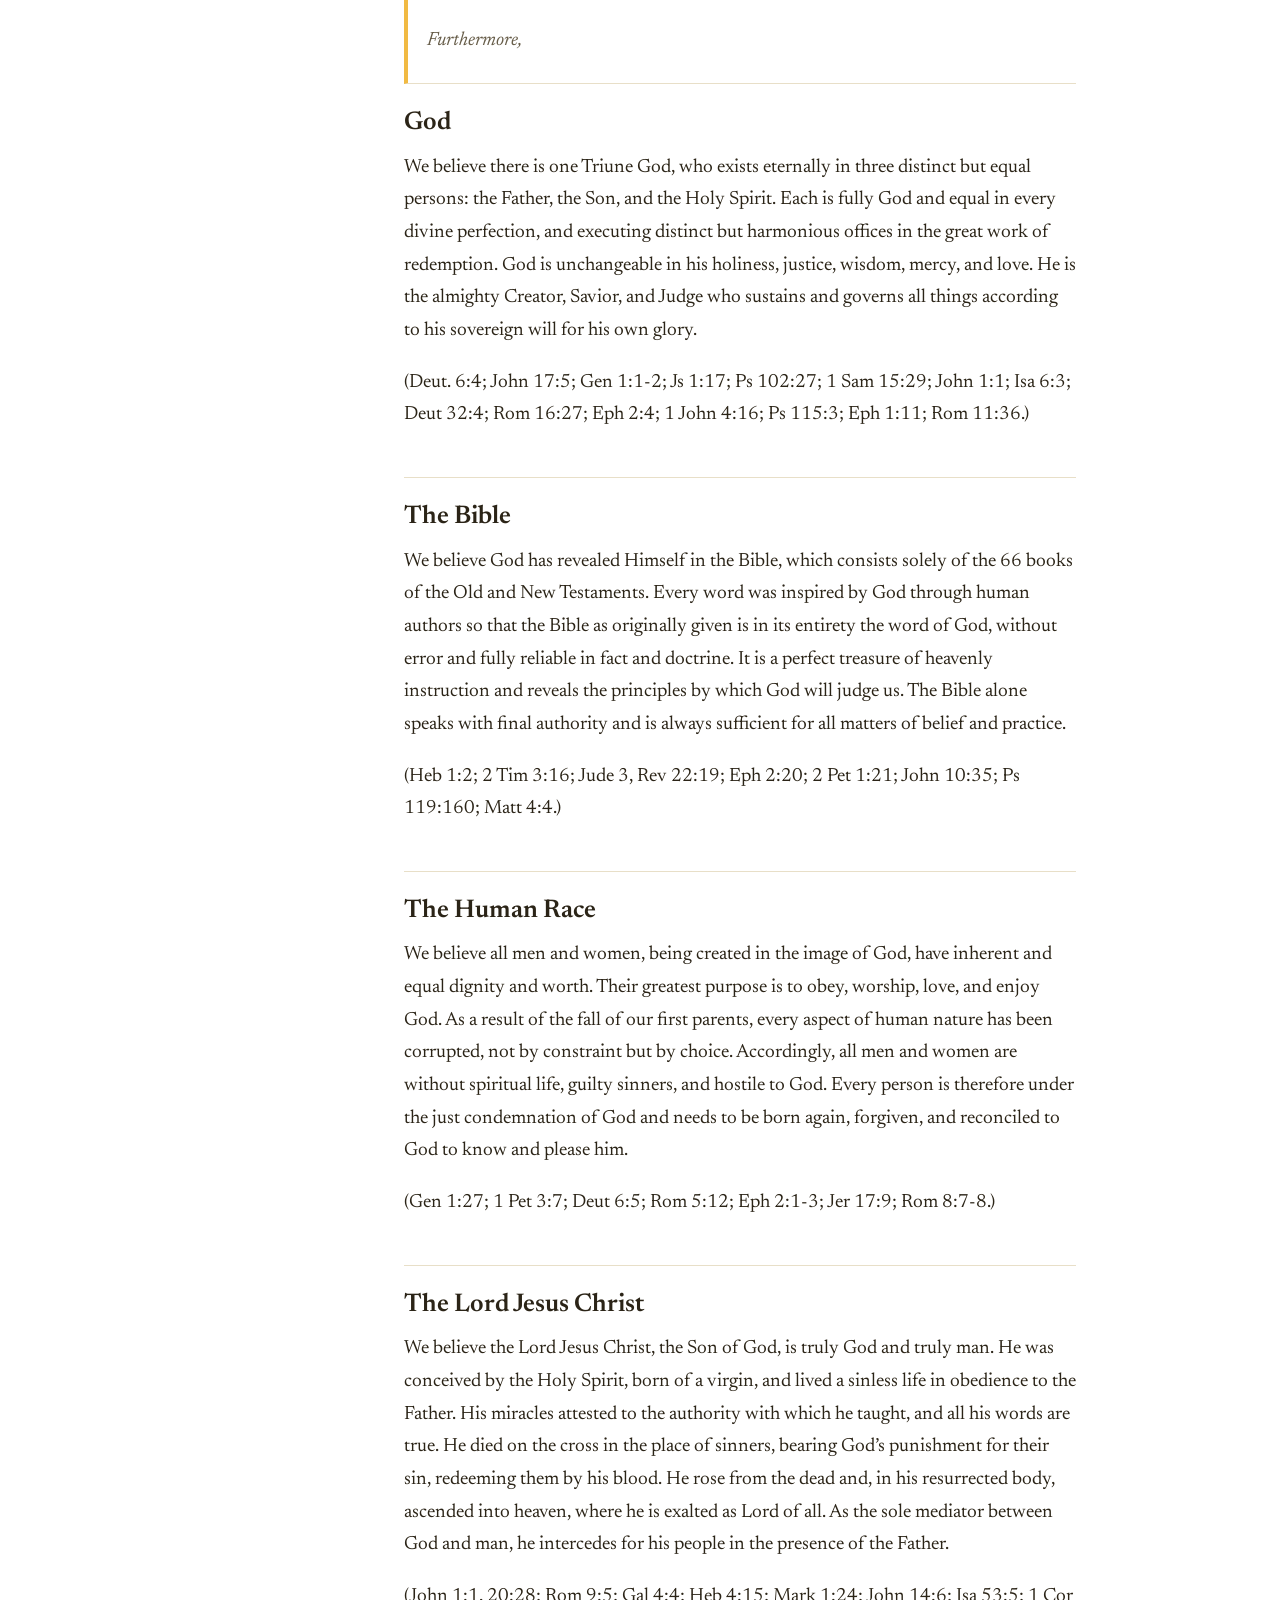
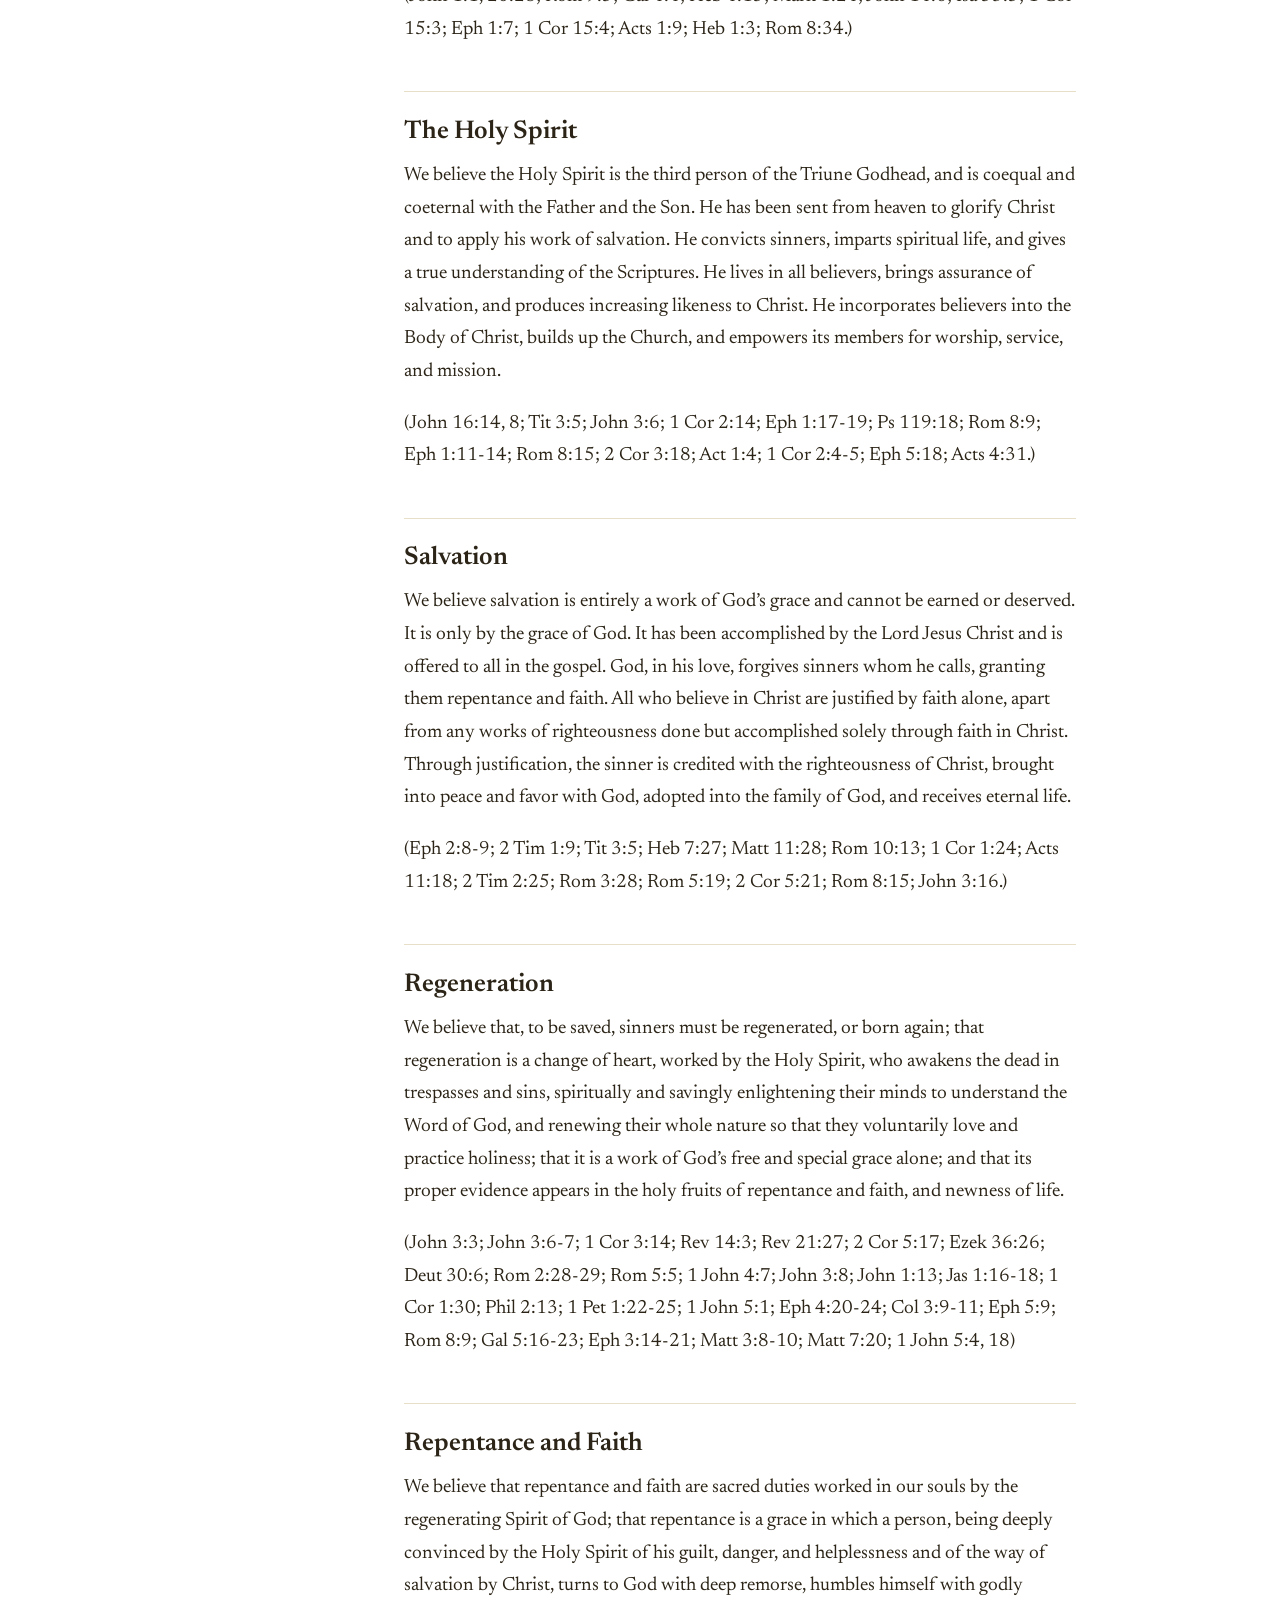
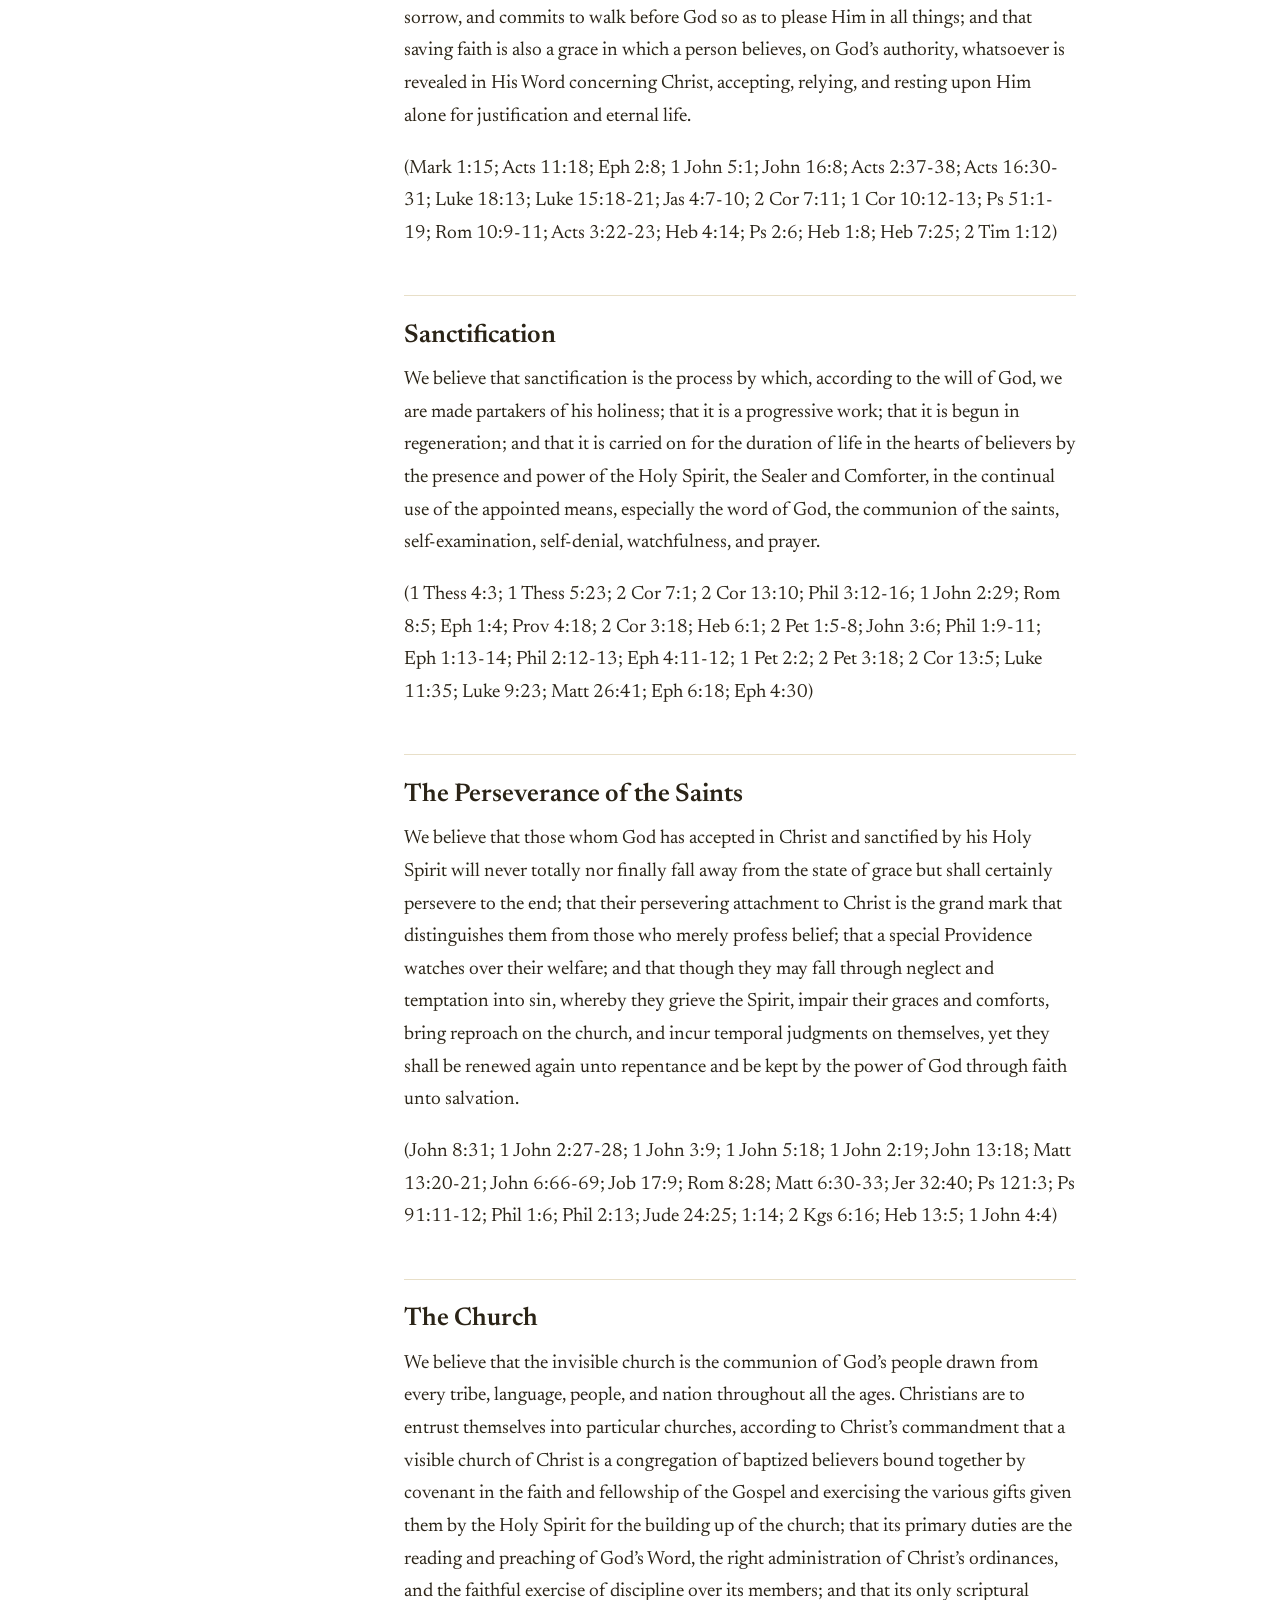
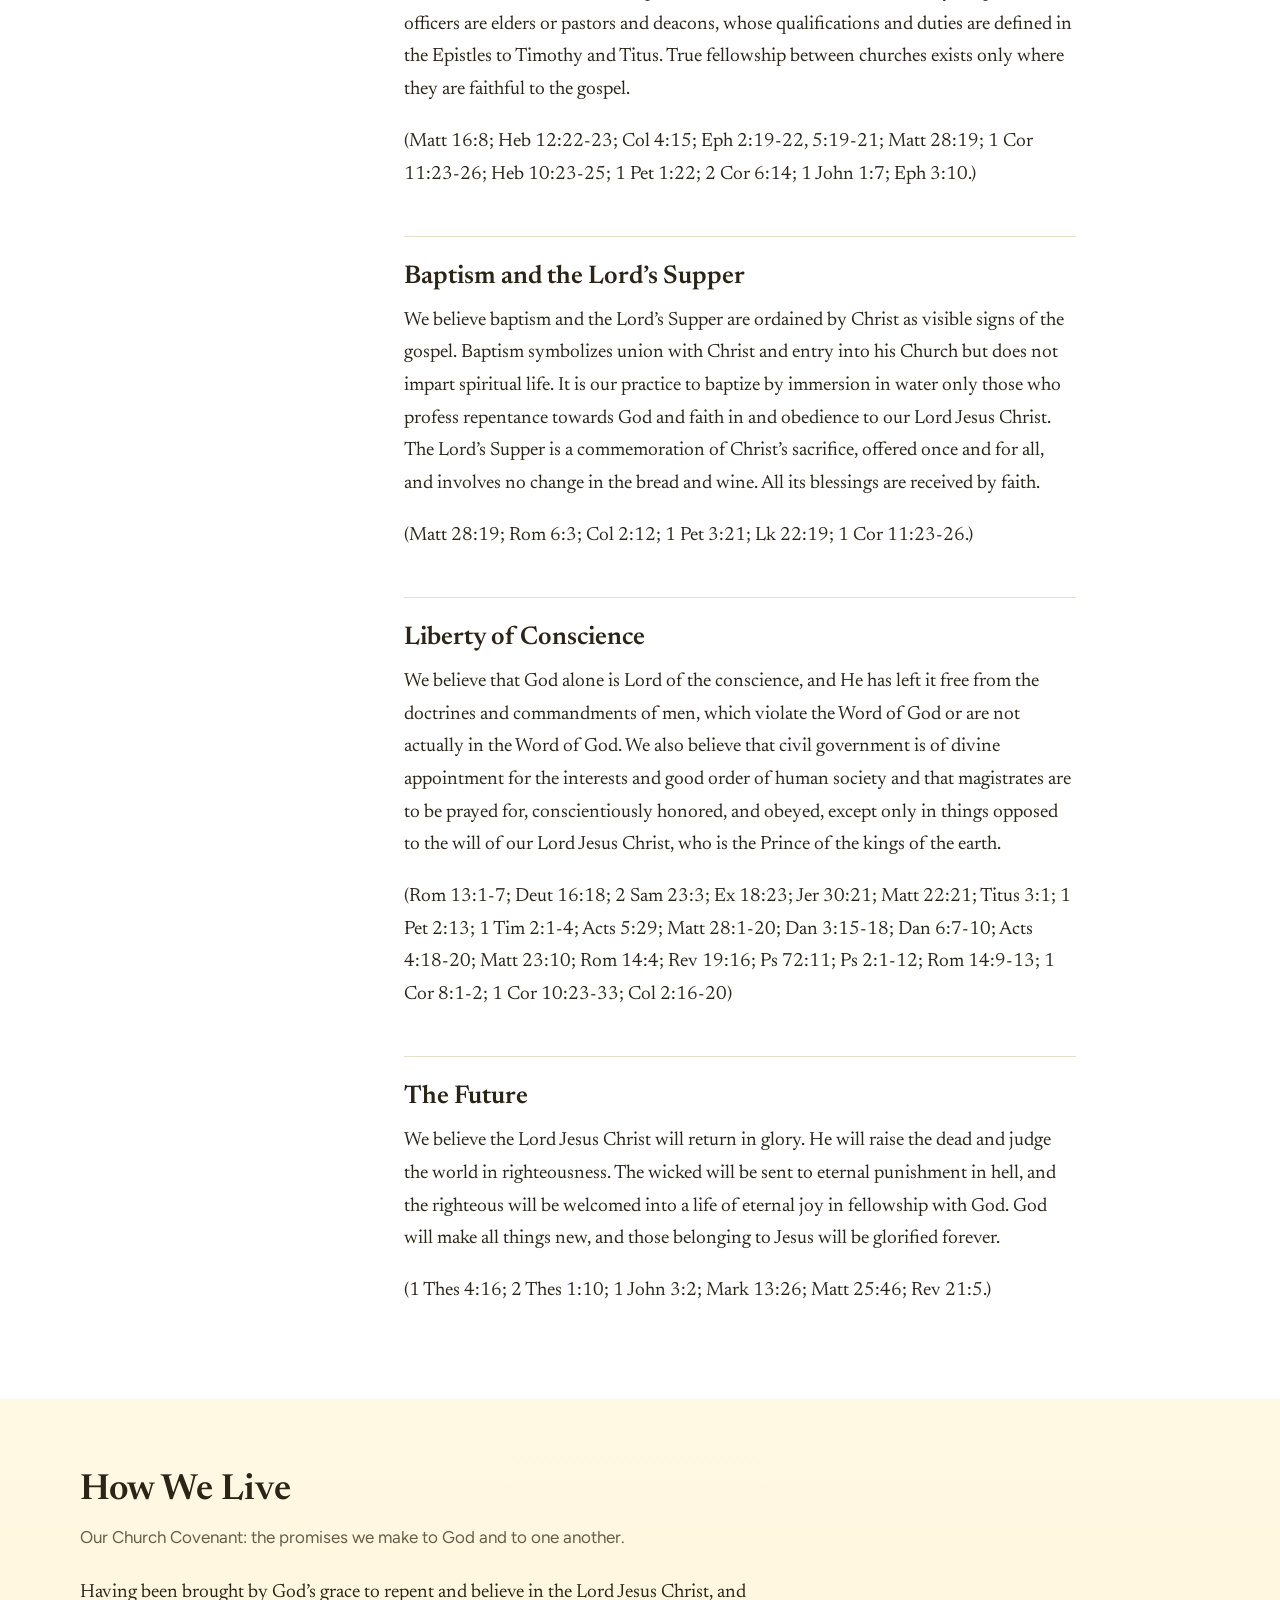
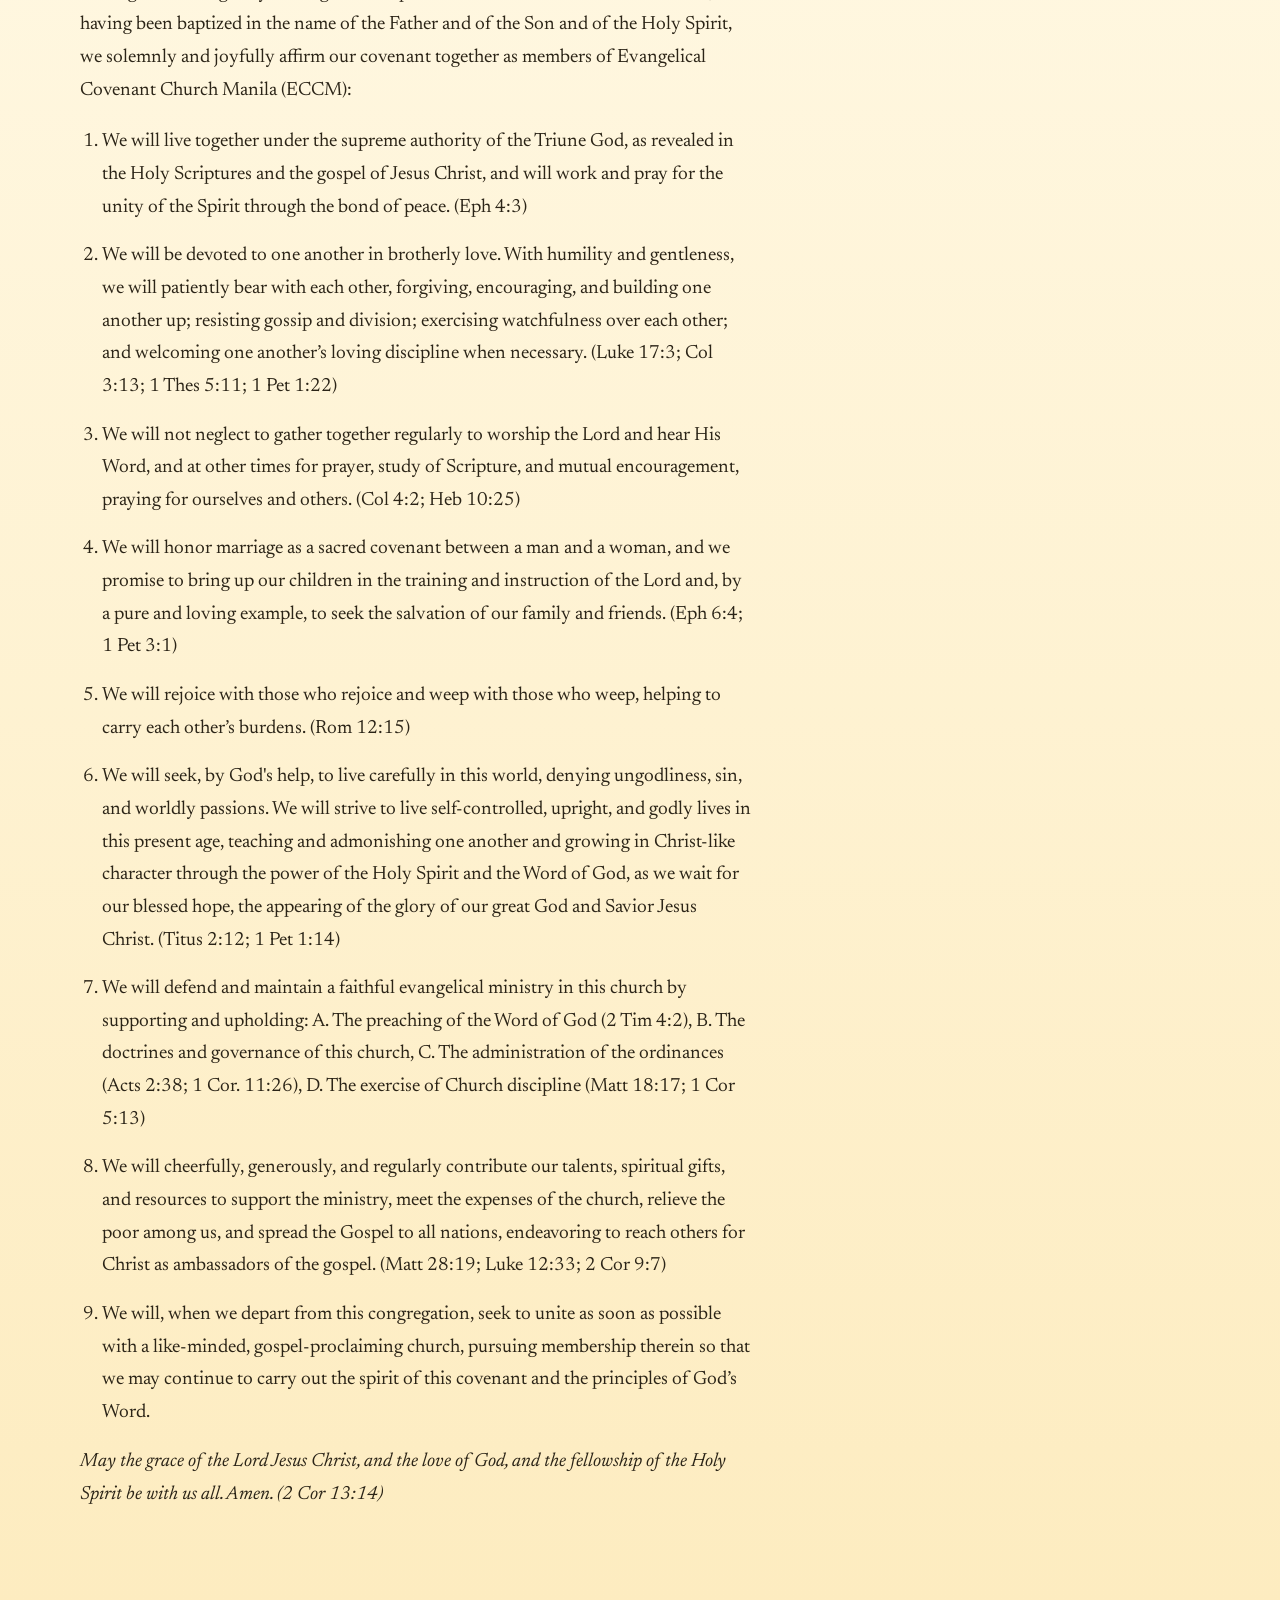
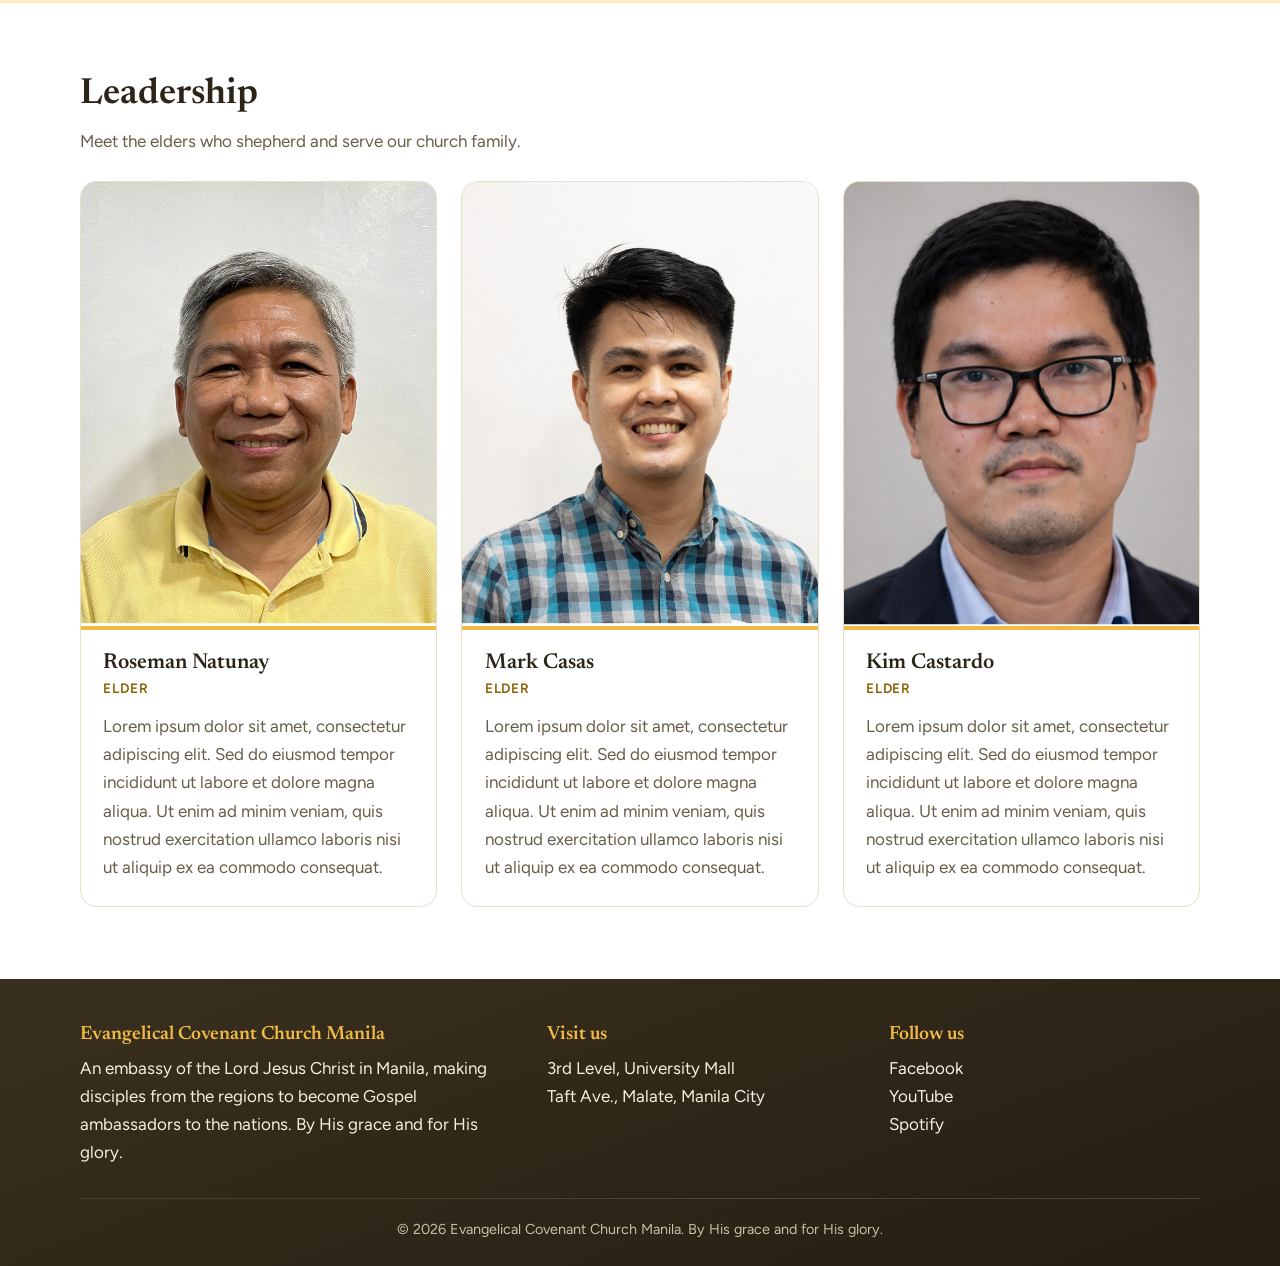
==== commit 01fb8f49: "Add files via upload" ====
--- a/about.html
+++ b/about.html
@@ -18,8 +18,8 @@
 <nav id="nav"><ul><li><a href="index.html">Home</a></li><li class="has-sub"><a href="about.html" aria-current="page">About</a><button class="sub-btn" type="button" aria-expanded="false" aria-controls="sub-about" aria-label="Show About submenu"><svg viewBox="0 0 24 24" width="16" height="16" fill="none" stroke="currentColor" stroke-width="2.2" stroke-linecap="round" stroke-linejoin="round" aria-hidden="true"><path d="M6 9l6 6 6-6"/></svg></button><ul class="sub" id="sub-about"><li><a href="about.html#statement">Statement of Faith</a></li><li><a href="about.html#covenant">How We Live</a></li><li><a href="about.html#leadership">Leadership</a></li></ul></li><li><a href="what-to-expect.html">What to Expect</a></li><li><a href="ministries.html">Ministries</a></li><li><a href="contact.html">Contact Us</a></li></ul></nav></div></header>
 <main><section class="page-hero"><div class="wrap"><h1>About</h1><p>What we believe, how we live together, and who shepherds us.</p></div></section>
 <section class="sec" id="statement"><div class="wrap"><h2>Statement of Faith</h2><p class="intro">What we believe.</p><div class="doc">
-<aside class="toc"><details open><summary>Statement of Faith</summary><ul><li><a href="#0">God</a></li><li><a href="#1">The Bible</a></li><li><a href="#2">The Human Race</a></li><li><a href="#3">The Lord Jesus Christ</a></li><li><a href="#4">The Holy Spirit</a></li><li><a href="#5">Salvation</a></li><li><a href="#6">Regeneration</a></li><li><a href="#7">Repentance and Faith</a></li><li><a href="#8">Sanctification</a></li><li><a href="#9">The Perseverance of the Saints</a></li><li><a href="#10">The Church</a></li><li><a href="#11">Baptism and the Lord’s Supper</a></li><li><a href="#12">Liberty of Conscience</a></li><li><a href="#13">The Future</a></li></ul></details></aside>
-<div class="prose"><article id="creed" class="creed"><p><span class="ln">We believe in one GOD, THE FATHER Almighty,</span><span class="ln">Maker of heaven and earth</span><span class="ln">and of all things visible and invisible.</span></p><p><span class="ln">And in one Lord JESUS CHRIST,</span><span class="ln">the only-begotten Son of God,</span><span class="ln">begotten of the Father before all worlds;</span><span class="ln">God of God, Light of Light,</span><span class="ln">very God of very God;</span><span class="ln">begotten, not made,</span><span class="ln">being of one substance with the Father,</span><span class="ln">by whom all things were made;</span><span class="ln">who, for us humans and for our salvation,</span><span class="ln">came down from heaven</span><span class="ln">and was incarnate by the Holy Spirit of the virgin Mary</span><span class="ln">and was made man;</span><span class="ln">and was crucified also for us under Pontius Pilate;</span><span class="ln">he suffered and was buried;</span><span class="ln">and the third day he rose again, according to the Scriptures,</span><span class="ln">and ascended into heaven</span><span class="ln">and sits on the right hand of the Father;</span><span class="ln">and he shall come again, with glory,</span><span class="ln">to judge the living and the dead,</span><span class="ln">whose kingdom shall have no end.</span></p><p><span class="ln">And we believe in the HOLY SPIRIT,</span><span class="ln">the Lord and Giver of Life,</span><span class="ln">who proceeds from the Father and the Son,</span><span class="ln">who, with the Father and the Son together, is worshiped and glorified,</span><span class="ln">and who spoke by the prophets.</span></p><p><span class="ln">And we believe in one holy, universal, and apostolic church.</span><span class="ln">We acknowledge one Baptism for the remission of sins,</span><span class="ln">and we look for the resurrection of the dead</span><span class="ln">and the life of the world to come.</span></p><p class="fw"><span class="ln">Furthermore,</span></p></article><article id="0"><h3>God</h3><p>We believe there is one Triune God, who exists eternally in three distinct but equal persons: the Father, the Son, and the Holy Spirit. Each is fully God and equal in every divine perfection, and executing distinct but harmonious offices in the great work of redemption. God is unchangeable in his holiness, justice, wisdom, mercy, and love. He is the almighty Creator, Savior, and Judge who sustains and governs all things according to his sovereign will for his own glory.</p><p class="refs">(Deut. 6:4; John 17:5; Gen 1:1-2; Js 1:17; Ps 102:27; 1 Sam 15:29; John 1:1; Isa 6:3; Deut 32:4; Rom 16:27; Eph 2:4; 1 John 4:16; Ps 115:3; Eph 1:11; Rom 11:36.)</p></article><article id="1"><h3>The Bible</h3><p>We believe God has revealed Himself in the Bible, which consists solely of the 66 books of the Old and New Testaments. Every word was inspired by God through human authors so that the Bible as originally given is in its entirety the word of God, without error and fully reliable in fact and doctrine. It is a perfect treasure of heavenly instruction and reveals the principles by which God will judge us. The Bible alone speaks with final authority and is always sufficient for all matters of belief and practice.</p><p class="refs">(Heb 1:2; 2 Tim 3:16; Jude 3, Rev 22:19; Eph 2:20; 2 Pet 1:21; John 10:35; Ps 119:160; Matt 4:4.)</p></article><article id="2"><h3>The Human Race</h3><p>We believe all men and women, being created in the image of God, have inherent and equal dignity and worth. Their greatest purpose is to obey, worship, love, and enjoy God. As a result of the fall of our first parents, every aspect of human nature has been corrupted, not by constraint but by choice. Accordingly, all men and women are without spiritual life, guilty sinners, and hostile to God. Every person is therefore under the just condemnation of God and needs to be born again, forgiven, and reconciled to God to know and please him.</p><p class="refs">(Gen 1:27; 1 Pet 3:7; Deut 6:5; Rom 5:12; Eph 2:1-3; Jer 17:9; Rom 8:7-8.)</p></article><article id="3"><h3>The Lord Jesus Christ</h3><p>We believe the Lord Jesus Christ, the Son of God, is truly God and truly man. He was conceived by the Holy Spirit, born of a virgin, and lived a sinless life in obedience to the Father. His miracles attested to the authority with which he taught, and all his words are true. He died on the cross in the place of sinners, bearing God’s punishment for their sin, redeeming them by his blood. He rose from the dead and, in his resurrected body, ascended into heaven, where he is exalted as Lord of all. As the sole mediator between God and man, he intercedes for his people in the presence of the Father.</p><p class="refs">(John 1:1, 20:28; Rom 9:5; Gal 4:4; Heb 4:15; Mark 1:24; John 14:6; Isa 53:5; 1 Cor 15:3; Eph 1:7; 1 Cor 15:4; Acts 1:9; Heb 1:3; Rom 8:34.)</p></article><article id="4"><h3>The Holy Spirit</h3><p>We believe the Holy Spirit is the third person of the Triune Godhead, and is coequal and coeternal with the Father and the Son. He has been sent from heaven to glorify Christ and to apply his work of salvation. He convicts sinners, imparts spiritual life, and gives a true understanding of the Scriptures. He lives in all believers, brings assurance of salvation, and produces increasing likeness to Christ. He incorporates believers into the Body of Christ, builds up the Church, and empowers its members for worship, service, and mission.</p><p class="refs">(John 16:14, 8; Tit 3:5; John 3:6; 1 Cor 2:14; Eph 1:17-19; Ps 119:18; Rom 8:9; Eph 1:11-14; Rom 8:15; 2 Cor 3:18; Act 1:4; 1 Cor 2:4-5; Eph 5:18; Acts 4:31.)</p></article><article id="5"><h3>Salvation</h3><p>We believe salvation is entirely a work of God’s grace and cannot be earned or deserved. It is only by the grace of God. It has been accomplished by the Lord Jesus Christ and is offered to all in the gospel. God, in his love, forgives sinners whom he calls, granting them repentance and faith. All who believe in Christ are justified by faith alone, apart from any works of righteousness done but accomplished solely through faith in Christ. Through justification, the sinner is credited with the righteousness of Christ, brought into peace and favor with God, adopted into the family of God, and receives eternal life.</p><p class="refs">(Eph 2:8-9; 2 Tim 1:9; Tit 3:5; Heb 7:27; Matt 11:28; Rom 10:13; 1 Cor 1:24; Acts 11:18; 2 Tim 2:25; Rom 3:28; Rom 5:19; 2 Cor 5:21; Rom 8:15; John 3:16.)</p></article><article id="6"><h3>Regeneration</h3><p>We believe that, to be saved, sinners must be regenerated, or born again; that regeneration is a change of heart, worked by the Holy Spirit, who awakens the dead in trespasses and sins, spiritually and savingly enlightening their minds to understand the Word of God, and renewing their whole nature so that they voluntarily love and practice holiness; that it is a work of God’s free and special grace alone; and that its proper evidence appears in the holy fruits of repentance and faith, and newness of life.</p><p class="refs">(John 3:3; John 3:6-7; 1 Cor 3:14; Rev 14:3; Rev 21:27; 2 Cor 5:17; Ezek 36:26; Deut 30:6; Rom 2:28-29; Rom 5:5; 1 John 4:7; John 3:8; John 1:13; Jas 1:16-18; 1 Cor 1:30; Phil 2:13; 1 Pet 1:22-25; 1 John 5:1; Eph 4:20-24; Col 3:9-11; Eph 5:9; Rom 8:9; Gal 5:16-23; Eph 3:14-21; Matt 3:8-10; Matt 7:20; 1 John 5:4, 18)</p></article><article id="7"><h3>Repentance and Faith</h3><p>We believe that repentance and faith are sacred duties worked in our souls by the regenerating Spirit of God; that repentance is a grace in which a person, being deeply convinced by the Holy Spirit of his guilt, danger, and helplessness and of the way of salvation by Christ, turns to God with deep remorse, humbles himself with godly sorrow, and commits to walk before God so as to please Him in all things; and that saving faith is also a grace in which a person believes, on God’s authority, whatsoever is revealed in His Word concerning Christ, accepting, relying, and resting upon Him alone for justification and eternal life.</p><p class="refs">(Mark 1:15; Acts 11:18; Eph 2:8; 1 John 5:1; John 16:8; Acts 2:37-38; Acts 16:30-31; Luke 18:13; Luke 15:18-21; Jas 4:7-10; 2 Cor 7:11; 1 Cor 10:12-13; Ps 51:1-19; Rom 10:9-11; Acts 3:22-23; Heb 4:14; Ps 2:6; Heb 1:8; Heb 7:25; 2 Tim 1:12)</p></article><article id="8"><h3>Sanctification</h3><p>We believe that sanctification is the process by which, according to the will of God, we are made partakers of his holiness; that it is a progressive work; that it is begun in regeneration; and that it is carried on for the duration of life in the hearts of believers by the presence and power of the Holy Spirit, the Sealer and Comforter, in the continual use of the appointed means, especially the word of God, the communion of the saints, self-examination, self-denial, watchfulness, and prayer.</p><p class="refs">(1 Thess 4:3; 1 Thess 5:23; 2 Cor 7:1; 2 Cor 13:10; Phil 3:12-16; 1 John 2:29; Rom 8:5; Eph 1:4; Prov 4:18; 2 Cor 3:18; Heb 6:1; 2 Pet 1:5-8; John 3:6; Phil 1:9-11; Eph 1:13-14; Phil 2:12-13; Eph 4:11-12; 1 Pet 2:2; 2 Pet 3:18; 2 Cor 13:5; Luke 11:35; Luke 9:23; Matt 26:41; Eph 6:18; Eph 4:30)</p></article><article id="9"><h3>The Perseverance of the Saints</h3><p>We believe that those whom God has accepted in Christ and sanctified by his Holy Spirit will never totally nor finally fall away from the state of grace but shall certainly persevere to the end; that their persevering attachment to Christ is the grand mark that distinguishes them from those who merely profess belief; that a special Providence watches over their welfare; and that though they may fall through neglect and temptation into sin, whereby they grieve the Spirit, impair their graces and comforts, bring reproach on the church, and incur temporal judgments on themselves, yet they shall be renewed again unto repentance and be kept by the power of God through faith unto salvation.</p><p class="refs">(John 8:31; 1 John 2:27-28; 1 John 3:9; 1 John 5:18; 1 John 2:19; John 13:18; Matt 13:20-21; John 6:66-69; Job 17:9; Rom 8:28; Matt 6:30-33; Jer 32:40; Ps 121:3; Ps 91:11-12; Phil 1:6; Phil 2:13; Jude 24:25; 1:14; 2 Kgs 6:16; Heb 13:5; 1 John 4:4)</p></article><article id="10"><h3>The Church</h3><p>We believe that the invisible church is the communion of God’s people drawn from every tribe, language, people, and nation throughout all the ages. Christians are to entrust themselves into particular churches, according to Christ’s commandment that a visible church of Christ is a congregation of baptized believers bound together by covenant in the faith and fellowship of the Gospel and exercising the various gifts given them by the Holy Spirit for the building up of the church; that its primary duties are the reading and preaching of God’s Word, the right administration of Christ’s ordinances, and the faithful exercise of discipline over its members; and that its only scriptural officers are elders or pastors and deacons, whose qualifications and duties are defined in the Epistles to Timothy and Titus. True fellowship between churches exists only where they are faithful to the gospel.</p><p class="refs">(Matt 16:8; Heb 12:22-23; Col 4:15; Eph 2:19-22, 5:19-21; Matt 28:19; 1 Cor 11:23-26; Heb 10:23-25; 1 Pet 1:22; 2 Cor 6:14; 1 John 1:7; Eph 3:10.)</p></article><article id="11"><h3>Baptism and the Lord’s Supper</h3><p>We believe baptism and the Lord’s Supper are ordained by Christ as visible signs of the gospel. Baptism symbolizes union with Christ and entry into his Church but does not impart spiritual life. It is our practice to baptize by immersion in water only those who profess repentance towards God and faith in and obedience to our Lord Jesus Christ. The Lord’s Supper is a commemoration of Christ’s sacrifice, offered once and for all, and involves no change in the bread and wine. All its blessings are received by faith.</p><p class="refs">(Matt 28:19; Rom 6:3; Col 2:12; 1 Pet 3:21; Lk 22:19; 1 Cor 11:23-26.)</p></article><article id="12"><h3>Liberty of Conscience</h3><p>We believe that God alone is Lord of the conscience, and He has left it free from the doctrines and commandments of men, which violate the Word of God or are not actually in the Word of God. We also believe that civil government is of divine appointment for the interests and good order of human society and that magistrates are to be prayed for, conscientiously honored, and obeyed, except only in things opposed to the will of our Lord Jesus Christ, who is the Prince of the kings of the earth.</p><p class="refs">(Rom 13:1-7; Deut 16:18; 2 Sam 23:3; Ex 18:23; Jer 30:21; Matt 22:21; Titus 3:1; 1 Pet 2:13; 1 Tim 2:1-4; Acts 5:29; Matt 28:1-20; Dan 3:15-18; Dan 6:7-10; Acts 4:18-20; Matt 23:10; Rom 14:4; Rev 19:16; Ps 72:11; Ps 2:1-12; Rom 14:9-13; 1 Cor 8:1-2; 1 Cor 10:23-33; Col 2:16-20)</p></article><article id="13"><h3>The Future</h3><p>We believe the Lord Jesus Christ will return in glory. He will raise the dead and judge the world in righteousness. The wicked will be sent to eternal punishment in hell, and the righteous will be welcomed into a life of eternal joy in fellowship with God. God will make all things new, and those belonging to Jesus will be glorified forever.</p><p class="refs">(1 Thes 4:16; 2 Thes 1:10; 1 John 3:2; Mark 13:26; Matt 25:46; Rev 21:5.)</p></article></div></div></div></section>
+<aside class="toc"><details open><summary>Statement of Faith</summary><ul><li><a href="#faith-god">God</a></li><li><a href="#faith-bible">The Bible</a></li><li><a href="#faith-human-race">The Human Race</a></li><li><a href="#faith-christ">The Lord Jesus Christ</a></li><li><a href="#faith-spirit">The Holy Spirit</a></li><li><a href="#faith-salvation">Salvation</a></li><li><a href="#faith-regeneration">Regeneration</a></li><li><a href="#faith-repentance">Repentance and Faith</a></li><li><a href="#faith-sanctification">Sanctification</a></li><li><a href="#faith-perseverance">The Perseverance of the Saints</a></li><li><a href="#faith-church">The Church</a></li><li><a href="#faith-baptism">Baptism and the Lord’s Supper</a></li><li><a href="#faith-liberty">Liberty of Conscience</a></li><li><a href="#faith-future">The Future</a></li></ul></details></aside>
+<div class="prose"><article id="creed" class="creed"><p><span class="ln">We believe in one GOD, THE FATHER Almighty,</span><span class="ln">Maker of heaven and earth</span><span class="ln">and of all things visible and invisible.</span></p><p><span class="ln">And in one Lord JESUS CHRIST,</span><span class="ln">the only-begotten Son of God,</span><span class="ln">begotten of the Father before all worlds;</span><span class="ln">God of God, Light of Light,</span><span class="ln">very God of very God;</span><span class="ln">begotten, not made,</span><span class="ln">being of one substance with the Father,</span><span class="ln">by whom all things were made;</span><span class="ln">who, for us humans and for our salvation,</span><span class="ln">came down from heaven</span><span class="ln">and was incarnate by the Holy Spirit of the virgin Mary</span><span class="ln">and was made man;</span><span class="ln">and was crucified also for us under Pontius Pilate;</span><span class="ln">he suffered and was buried;</span><span class="ln">and the third day he rose again, according to the Scriptures,</span><span class="ln">and ascended into heaven</span><span class="ln">and sits on the right hand of the Father;</span><span class="ln">and he shall come again, with glory,</span><span class="ln">to judge the living and the dead,</span><span class="ln">whose kingdom shall have no end.</span></p><p><span class="ln">And we believe in the HOLY SPIRIT,</span><span class="ln">the Lord and Giver of Life,</span><span class="ln">who proceeds from the Father and the Son,</span><span class="ln">who, with the Father and the Son together, is worshiped and glorified,</span><span class="ln">and who spoke by the prophets.</span></p><p><span class="ln">And we believe in one holy, universal, and apostolic church.</span><span class="ln">We acknowledge one Baptism for the remission of sins,</span><span class="ln">and we look for the resurrection of the dead</span><span class="ln">and the life of the world to come.</span></p><p class="fw"><span class="ln">Furthermore,</span></p></article><article id="faith-god"><h3>God</h3><p>We believe there is one Triune God, who exists eternally in three distinct but equal persons: the Father, the Son, and the Holy Spirit. Each is fully God and equal in every divine perfection, and executing distinct but harmonious offices in the great work of redemption. God is unchangeable in his holiness, justice, wisdom, mercy, and love. He is the almighty Creator, Savior, and Judge who sustains and governs all things according to his sovereign will for his own glory.</p><p class="refs">(Deut. 6:4; John 17:5; Gen 1:1-2; Js 1:17; Ps 102:27; 1 Sam 15:29; John 1:1; Isa 6:3; Deut 32:4; Rom 16:27; Eph 2:4; 1 John 4:16; Ps 115:3; Eph 1:11; Rom 11:36.)</p></article><article id="faith-bible"><h3>The Bible</h3><p>We believe God has revealed Himself in the Bible, which consists solely of the 66 books of the Old and New Testaments. Every word was inspired by God through human authors so that the Bible as originally given is in its entirety the word of God, without error and fully reliable in fact and doctrine. It is a perfect treasure of heavenly instruction and reveals the principles by which God will judge us. The Bible alone speaks with final authority and is always sufficient for all matters of belief and practice.</p><p class="refs">(Heb 1:2; 2 Tim 3:16; Jude 3, Rev 22:19; Eph 2:20; 2 Pet 1:21; John 10:35; Ps 119:160; Matt 4:4.)</p></article><article id="faith-human-race"><h3>The Human Race</h3><p>We believe all men and women, being created in the image of God, have inherent and equal dignity and worth. Their greatest purpose is to obey, worship, love, and enjoy God. As a result of the fall of our first parents, every aspect of human nature has been corrupted, not by constraint but by choice. Accordingly, all men and women are without spiritual life, guilty sinners, and hostile to God. Every person is therefore under the just condemnation of God and needs to be born again, forgiven, and reconciled to God to know and please him.</p><p class="refs">(Gen 1:27; 1 Pet 3:7; Deut 6:5; Rom 5:12; Eph 2:1-3; Jer 17:9; Rom 8:7-8.)</p></article><article id="faith-christ"><h3>The Lord Jesus Christ</h3><p>We believe the Lord Jesus Christ, the Son of God, is truly God and truly man. He was conceived by the Holy Spirit, born of a virgin, and lived a sinless life in obedience to the Father. His miracles attested to the authority with which he taught, and all his words are true. He died on the cross in the place of sinners, bearing God’s punishment for their sin, redeeming them by his blood. He rose from the dead and, in his resurrected body, ascended into heaven, where he is exalted as Lord of all. As the sole mediator between God and man, he intercedes for his people in the presence of the Father.</p><p class="refs">(John 1:1, 20:28; Rom 9:5; Gal 4:4; Heb 4:15; Mark 1:24; John 14:6; Isa 53:5; 1 Cor 15:3; Eph 1:7; 1 Cor 15:4; Acts 1:9; Heb 1:3; Rom 8:34.)</p></article><article id="faith-spirit"><h3>The Holy Spirit</h3><p>We believe the Holy Spirit is the third person of the Triune Godhead, and is coequal and coeternal with the Father and the Son. He has been sent from heaven to glorify Christ and to apply his work of salvation. He convicts sinners, imparts spiritual life, and gives a true understanding of the Scriptures. He lives in all believers, brings assurance of salvation, and produces increasing likeness to Christ. He incorporates believers into the Body of Christ, builds up the Church, and empowers its members for worship, service, and mission.</p><p class="refs">(John 16:14, 8; Tit 3:5; John 3:6; 1 Cor 2:14; Eph 1:17-19; Ps 119:18; Rom 8:9; Eph 1:11-14; Rom 8:15; 2 Cor 3:18; Act 1:4; 1 Cor 2:4-5; Eph 5:18; Acts 4:31.)</p></article><article id="faith-salvation"><h3>Salvation</h3><p>We believe salvation is entirely a work of God’s grace and cannot be earned or deserved. It is only by the grace of God. It has been accomplished by the Lord Jesus Christ and is offered to all in the gospel. God, in his love, forgives sinners whom he calls, granting them repentance and faith. All who believe in Christ are justified by faith alone, apart from any works of righteousness done but accomplished solely through faith in Christ. Through justification, the sinner is credited with the righteousness of Christ, brought into peace and favor with God, adopted into the family of God, and receives eternal life.</p><p class="refs">(Eph 2:8-9; 2 Tim 1:9; Tit 3:5; Heb 7:27; Matt 11:28; Rom 10:13; 1 Cor 1:24; Acts 11:18; 2 Tim 2:25; Rom 3:28; Rom 5:19; 2 Cor 5:21; Rom 8:15; John 3:16.)</p></article><article id="faith-regeneration"><h3>Regeneration</h3><p>We believe that, to be saved, sinners must be regenerated, or born again; that regeneration is a change of heart, worked by the Holy Spirit, who awakens the dead in trespasses and sins, spiritually and savingly enlightening their minds to understand the Word of God, and renewing their whole nature so that they voluntarily love and practice holiness; that it is a work of God’s free and special grace alone; and that its proper evidence appears in the holy fruits of repentance and faith, and newness of life.</p><p class="refs">(John 3:3; John 3:6-7; 1 Cor 3:14; Rev 14:3; Rev 21:27; 2 Cor 5:17; Ezek 36:26; Deut 30:6; Rom 2:28-29; Rom 5:5; 1 John 4:7; John 3:8; John 1:13; Jas 1:16-18; 1 Cor 1:30; Phil 2:13; 1 Pet 1:22-25; 1 John 5:1; Eph 4:20-24; Col 3:9-11; Eph 5:9; Rom 8:9; Gal 5:16-23; Eph 3:14-21; Matt 3:8-10; Matt 7:20; 1 John 5:4, 18)</p></article><article id="faith-repentance"><h3>Repentance and Faith</h3><p>We believe that repentance and faith are sacred duties worked in our souls by the regenerating Spirit of God; that repentance is a grace in which a person, being deeply convinced by the Holy Spirit of his guilt, danger, and helplessness and of the way of salvation by Christ, turns to God with deep remorse, humbles himself with godly sorrow, and commits to walk before God so as to please Him in all things; and that saving faith is also a grace in which a person believes, on God’s authority, whatsoever is revealed in His Word concerning Christ, accepting, relying, and resting upon Him alone for justification and eternal life.</p><p class="refs">(Mark 1:15; Acts 11:18; Eph 2:8; 1 John 5:1; John 16:8; Acts 2:37-38; Acts 16:30-31; Luke 18:13; Luke 15:18-21; Jas 4:7-10; 2 Cor 7:11; 1 Cor 10:12-13; Ps 51:1-19; Rom 10:9-11; Acts 3:22-23; Heb 4:14; Ps 2:6; Heb 1:8; Heb 7:25; 2 Tim 1:12)</p></article><article id="faith-sanctification"><h3>Sanctification</h3><p>We believe that sanctification is the process by which, according to the will of God, we are made partakers of his holiness; that it is a progressive work; that it is begun in regeneration; and that it is carried on for the duration of life in the hearts of believers by the presence and power of the Holy Spirit, the Sealer and Comforter, in the continual use of the appointed means, especially the word of God, the communion of the saints, self-examination, self-denial, watchfulness, and prayer.</p><p class="refs">(1 Thess 4:3; 1 Thess 5:23; 2 Cor 7:1; 2 Cor 13:10; Phil 3:12-16; 1 John 2:29; Rom 8:5; Eph 1:4; Prov 4:18; 2 Cor 3:18; Heb 6:1; 2 Pet 1:5-8; John 3:6; Phil 1:9-11; Eph 1:13-14; Phil 2:12-13; Eph 4:11-12; 1 Pet 2:2; 2 Pet 3:18; 2 Cor 13:5; Luke 11:35; Luke 9:23; Matt 26:41; Eph 6:18; Eph 4:30)</p></article><article id="faith-perseverance"><h3>The Perseverance of the Saints</h3><p>We believe that those whom God has accepted in Christ and sanctified by his Holy Spirit will never totally nor finally fall away from the state of grace but shall certainly persevere to the end; that their persevering attachment to Christ is the grand mark that distinguishes them from those who merely profess belief; that a special Providence watches over their welfare; and that though they may fall through neglect and temptation into sin, whereby they grieve the Spirit, impair their graces and comforts, bring reproach on the church, and incur temporal judgments on themselves, yet they shall be renewed again unto repentance and be kept by the power of God through faith unto salvation.</p><p class="refs">(John 8:31; 1 John 2:27-28; 1 John 3:9; 1 John 5:18; 1 John 2:19; John 13:18; Matt 13:20-21; John 6:66-69; Job 17:9; Rom 8:28; Matt 6:30-33; Jer 32:40; Ps 121:3; Ps 91:11-12; Phil 1:6; Phil 2:13; Jude 24:25; 1:14; 2 Kgs 6:16; Heb 13:5; 1 John 4:4)</p></article><article id="faith-church"><h3>The Church</h3><p>We believe that the invisible church is the communion of God’s people drawn from every tribe, language, people, and nation throughout all the ages. Christians are to entrust themselves into particular churches, according to Christ’s commandment that a visible church of Christ is a congregation of baptized believers bound together by covenant in the faith and fellowship of the Gospel and exercising the various gifts given them by the Holy Spirit for the building up of the church; that its primary duties are the reading and preaching of God’s Word, the right administration of Christ’s ordinances, and the faithful exercise of discipline over its members; and that its only scriptural officers are elders or pastors and deacons, whose qualifications and duties are defined in the Epistles to Timothy and Titus. True fellowship between churches exists only where they are faithful to the gospel.</p><p class="refs">(Matt 16:8; Heb 12:22-23; Col 4:15; Eph 2:19-22, 5:19-21; Matt 28:19; 1 Cor 11:23-26; Heb 10:23-25; 1 Pet 1:22; 2 Cor 6:14; 1 John 1:7; Eph 3:10.)</p></article><article id="faith-baptism"><h3>Baptism and the Lord’s Supper</h3><p>We believe baptism and the Lord’s Supper are ordained by Christ as visible signs of the gospel. Baptism symbolizes union with Christ and entry into his Church but does not impart spiritual life. It is our practice to baptize by immersion in water only those who profess repentance towards God and faith in and obedience to our Lord Jesus Christ. The Lord’s Supper is a commemoration of Christ’s sacrifice, offered once and for all, and involves no change in the bread and wine. All its blessings are received by faith.</p><p class="refs">(Matt 28:19; Rom 6:3; Col 2:12; 1 Pet 3:21; Lk 22:19; 1 Cor 11:23-26.)</p></article><article id="faith-liberty"><h3>Liberty of Conscience</h3><p>We believe that God alone is Lord of the conscience, and He has left it free from the doctrines and commandments of men, which violate the Word of God or are not actually in the Word of God. We also believe that civil government is of divine appointment for the interests and good order of human society and that magistrates are to be prayed for, conscientiously honored, and obeyed, except only in things opposed to the will of our Lord Jesus Christ, who is the Prince of the kings of the earth.</p><p class="refs">(Rom 13:1-7; Deut 16:18; 2 Sam 23:3; Ex 18:23; Jer 30:21; Matt 22:21; Titus 3:1; 1 Pet 2:13; 1 Tim 2:1-4; Acts 5:29; Matt 28:1-20; Dan 3:15-18; Dan 6:7-10; Acts 4:18-20; Matt 23:10; Rom 14:4; Rev 19:16; Ps 72:11; Ps 2:1-12; Rom 14:9-13; 1 Cor 8:1-2; 1 Cor 10:23-33; Col 2:16-20)</p></article><article id="faith-future"><h3>The Future</h3><p>We believe the Lord Jesus Christ will return in glory. He will raise the dead and judge the world in righteousness. The wicked will be sent to eternal punishment in hell, and the righteous will be welcomed into a life of eternal joy in fellowship with God. God will make all things new, and those belonging to Jesus will be glorified forever.</p><p class="refs">(1 Thes 4:16; 2 Thes 1:10; 1 John 3:2; Mark 13:26; Matt 25:46; Rev 21:5.)</p></article></div></div></div></section>
 <section class="sec tint" id="covenant"><div class="wrap"><h2>How We Live</h2><p class="intro">Our Church Covenant: the promises we make to God and to one another.</p><div class="prose">
 <article>
 <p>Having been brought by God’s grace to repent and believe in the Lord Jesus Christ, and having been baptized in the name of the Father and of the Son and of the Holy Spirit, we solemnly and joyfully affirm our covenant together as members of Evangelical Covenant Church Manila (ECCM):</p>
@@ -46,4 +46,15 @@
 document.addEventListener('keydown',function(e){if(e.key==='Escape')closeSubs();});
 var d=document.querySelector('.toc details');if(d&&window.matchMedia('(max-width:959px)').matches)d.open=false;
 })();
-</script></body></html>+</script><script>
+(function(){
+var links=[].slice.call(document.querySelectorAll('.toc a'));
+links.forEach(function(l){l.addEventListener('click',function(){var d=l.closest('details');if(d&&window.matchMedia('(max-width:959px)').matches)d.open=false;});});
+var arts=[].slice.call(document.querySelectorAll('.prose article[id^="faith-"]'));
+function mark(id){links.forEach(function(l){if(l.getAttribute('href')==='#'+id)l.setAttribute('aria-current','true');else l.removeAttribute('aria-current');});}
+if('IntersectionObserver' in window&&arts.length){
+var io=new IntersectionObserver(function(es){es.forEach(function(e){if(e.isIntersecting)mark(e.target.id);});},{rootMargin:'-100px 0px -65% 0px'});
+arts.forEach(function(a){io.observe(a);});}
+})();
+</script>
+</body></html>
--- a/style.css
+++ b/style.css
@@ -335,3 +335,14 @@
 .creed p{margin:0 0 1.6rem}
 .creed .ln{display:block;padding-left:1.4rem;text-indent:-1.4rem}
 .creed .fw{margin:0;font-style:italic;color:var(--muted)}
+
+/* v19: Statement of Faith contents list + About menu highlight */
+.prose article{scroll-margin-top:100px}
+.toc a[aria-current]{font-weight:600;box-shadow:inset 3px 0 var(--gold);padding-left:.6rem}
+@media(min-width:960px){.toc{max-height:calc(100vh - 8rem);overflow-y:auto}}
+@media(min-width:760px){
+.has-sub>a{padding-right:2rem}
+.has-sub>.sub-btn{position:absolute;right:.35rem;top:50%;transform:translateY(-50%);padding:.35rem;border-radius:6px}
+.has-sub>.sub-btn:hover{background:transparent}
+.has-sub:hover>a,.has-sub:focus-within>a{background:var(--gold-soft)}
+}
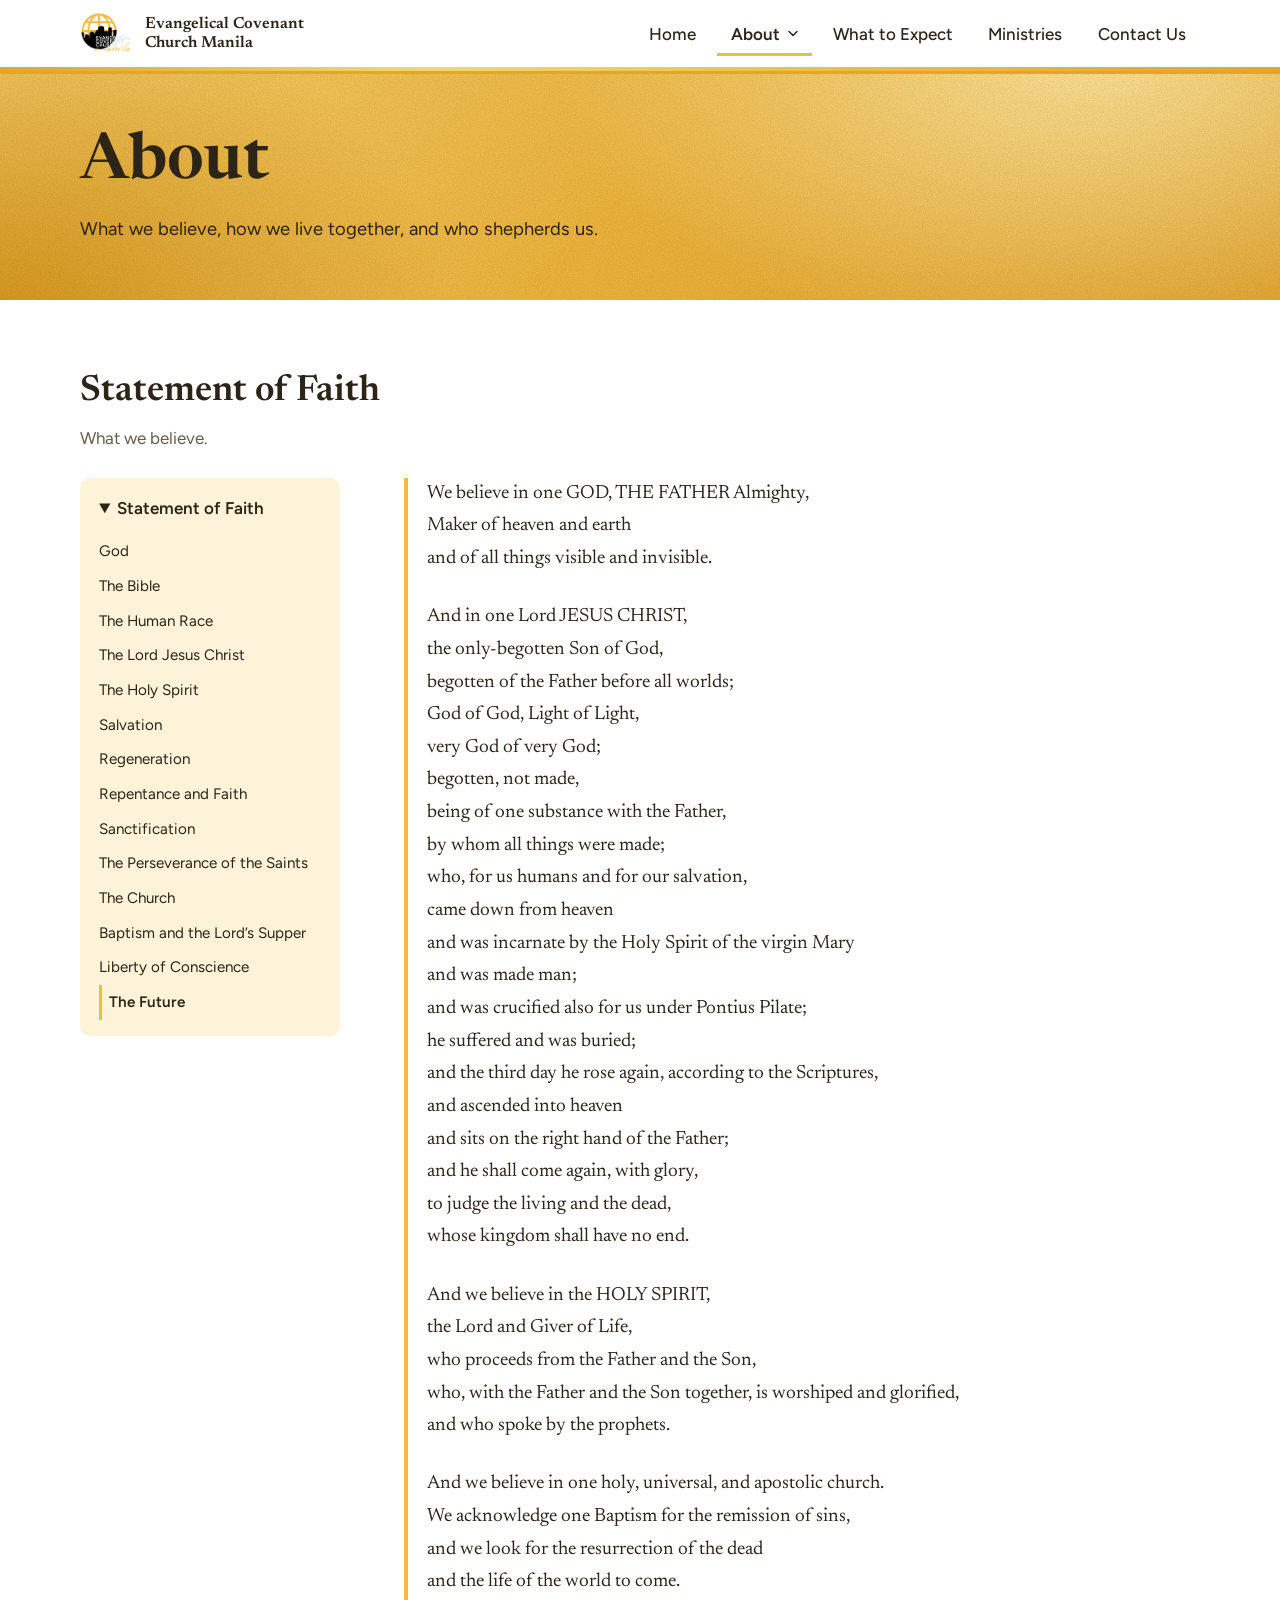
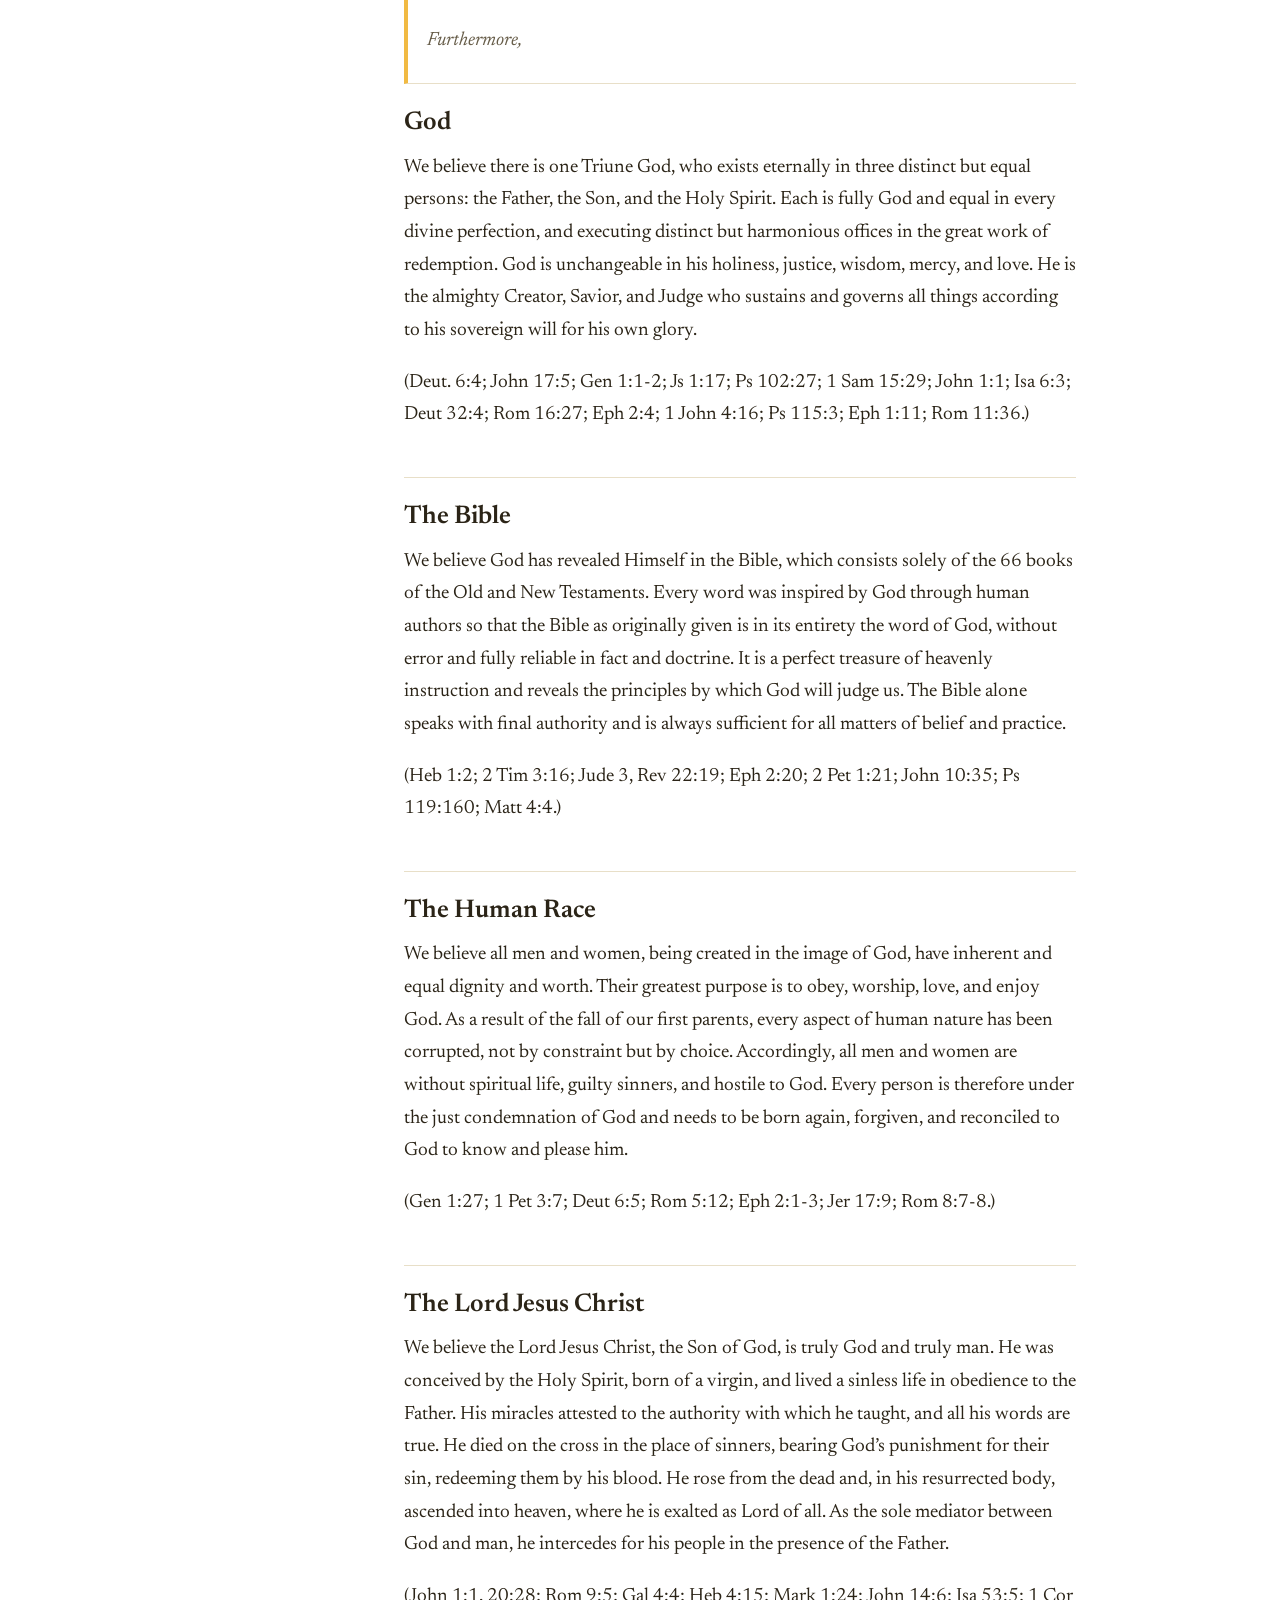
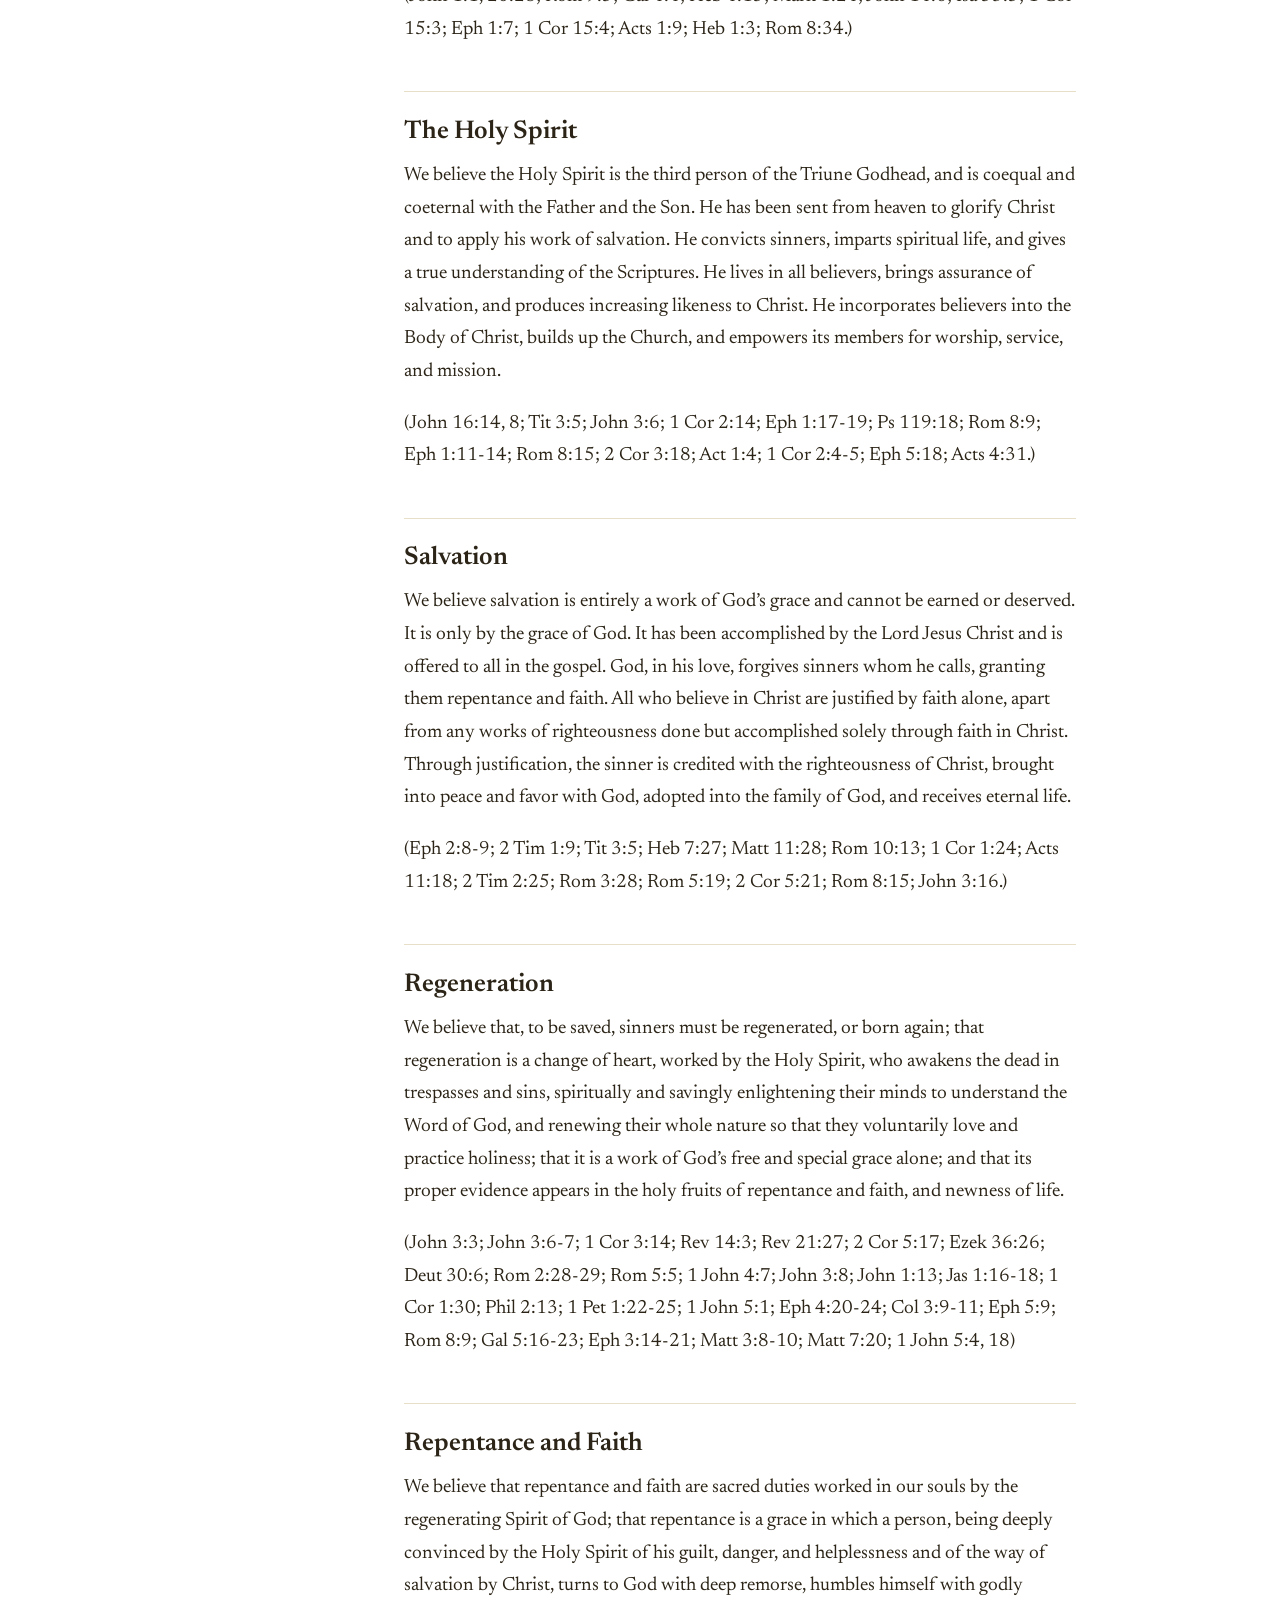
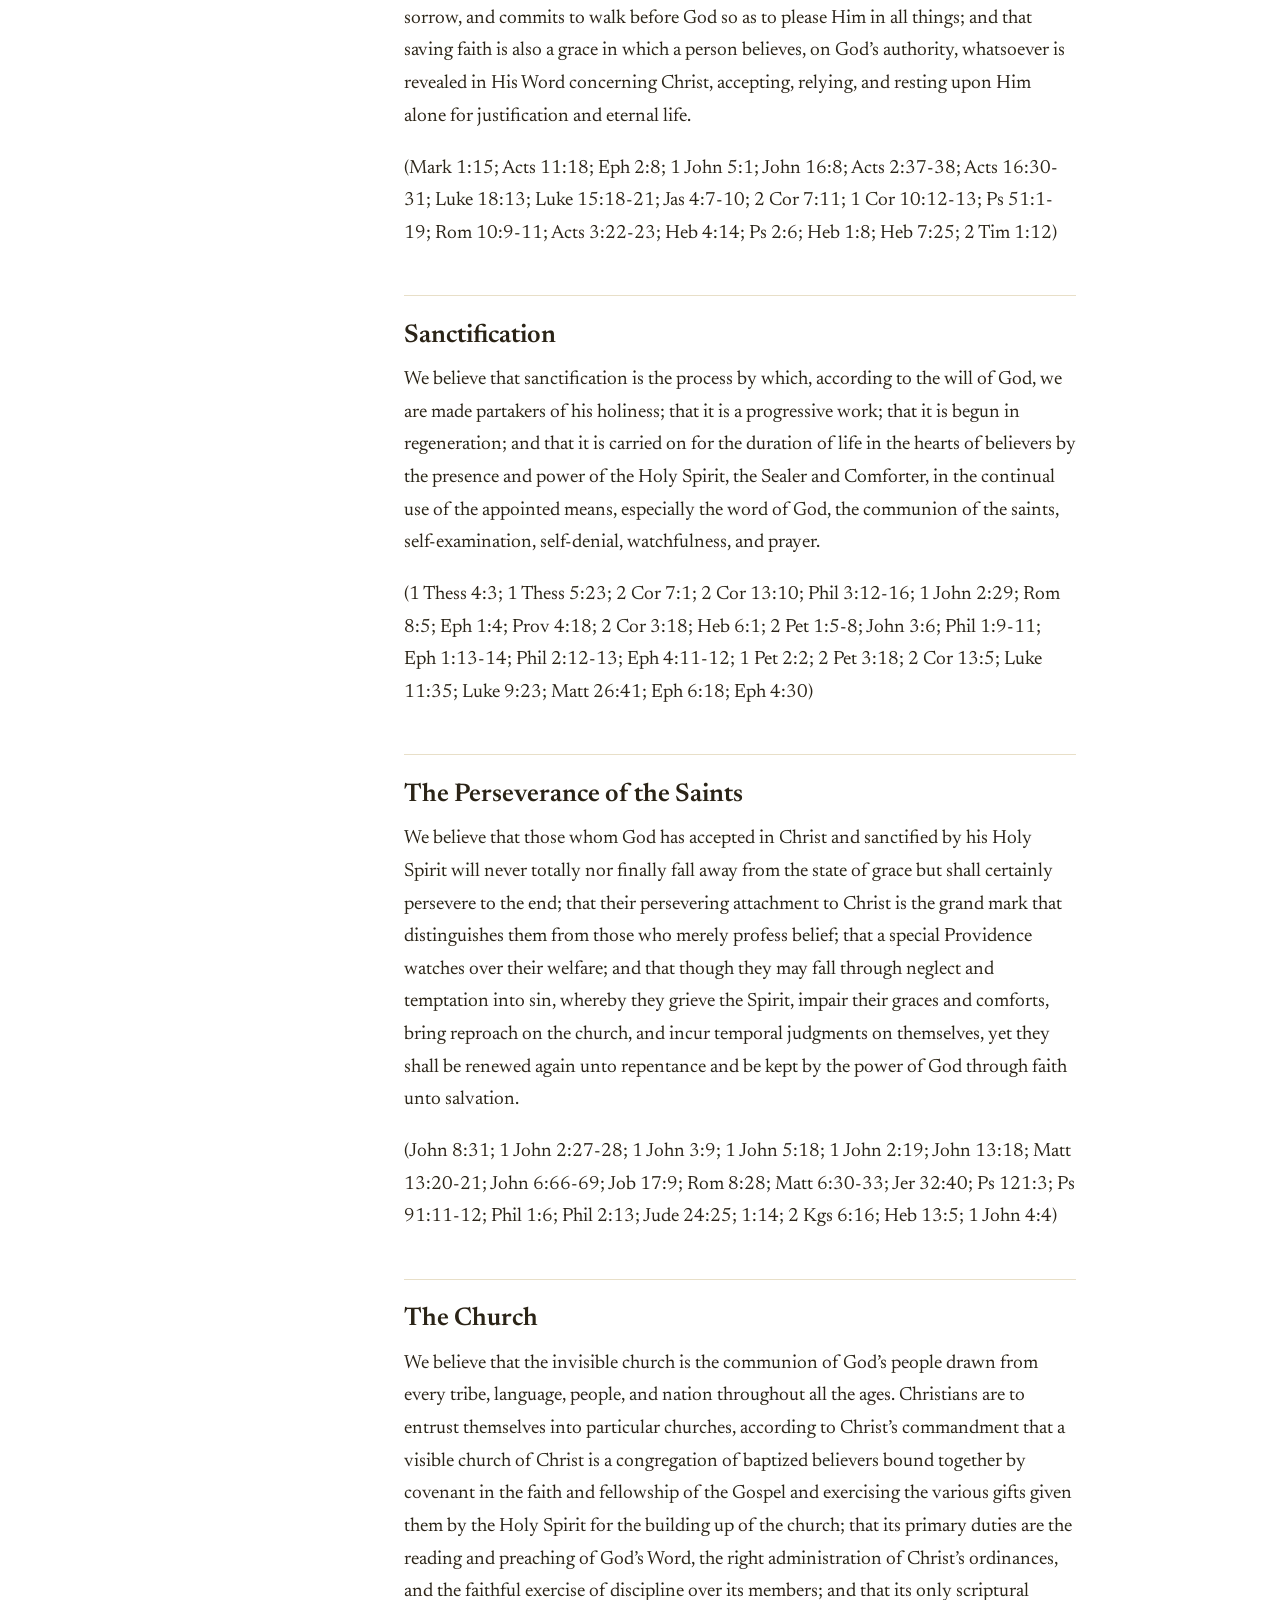
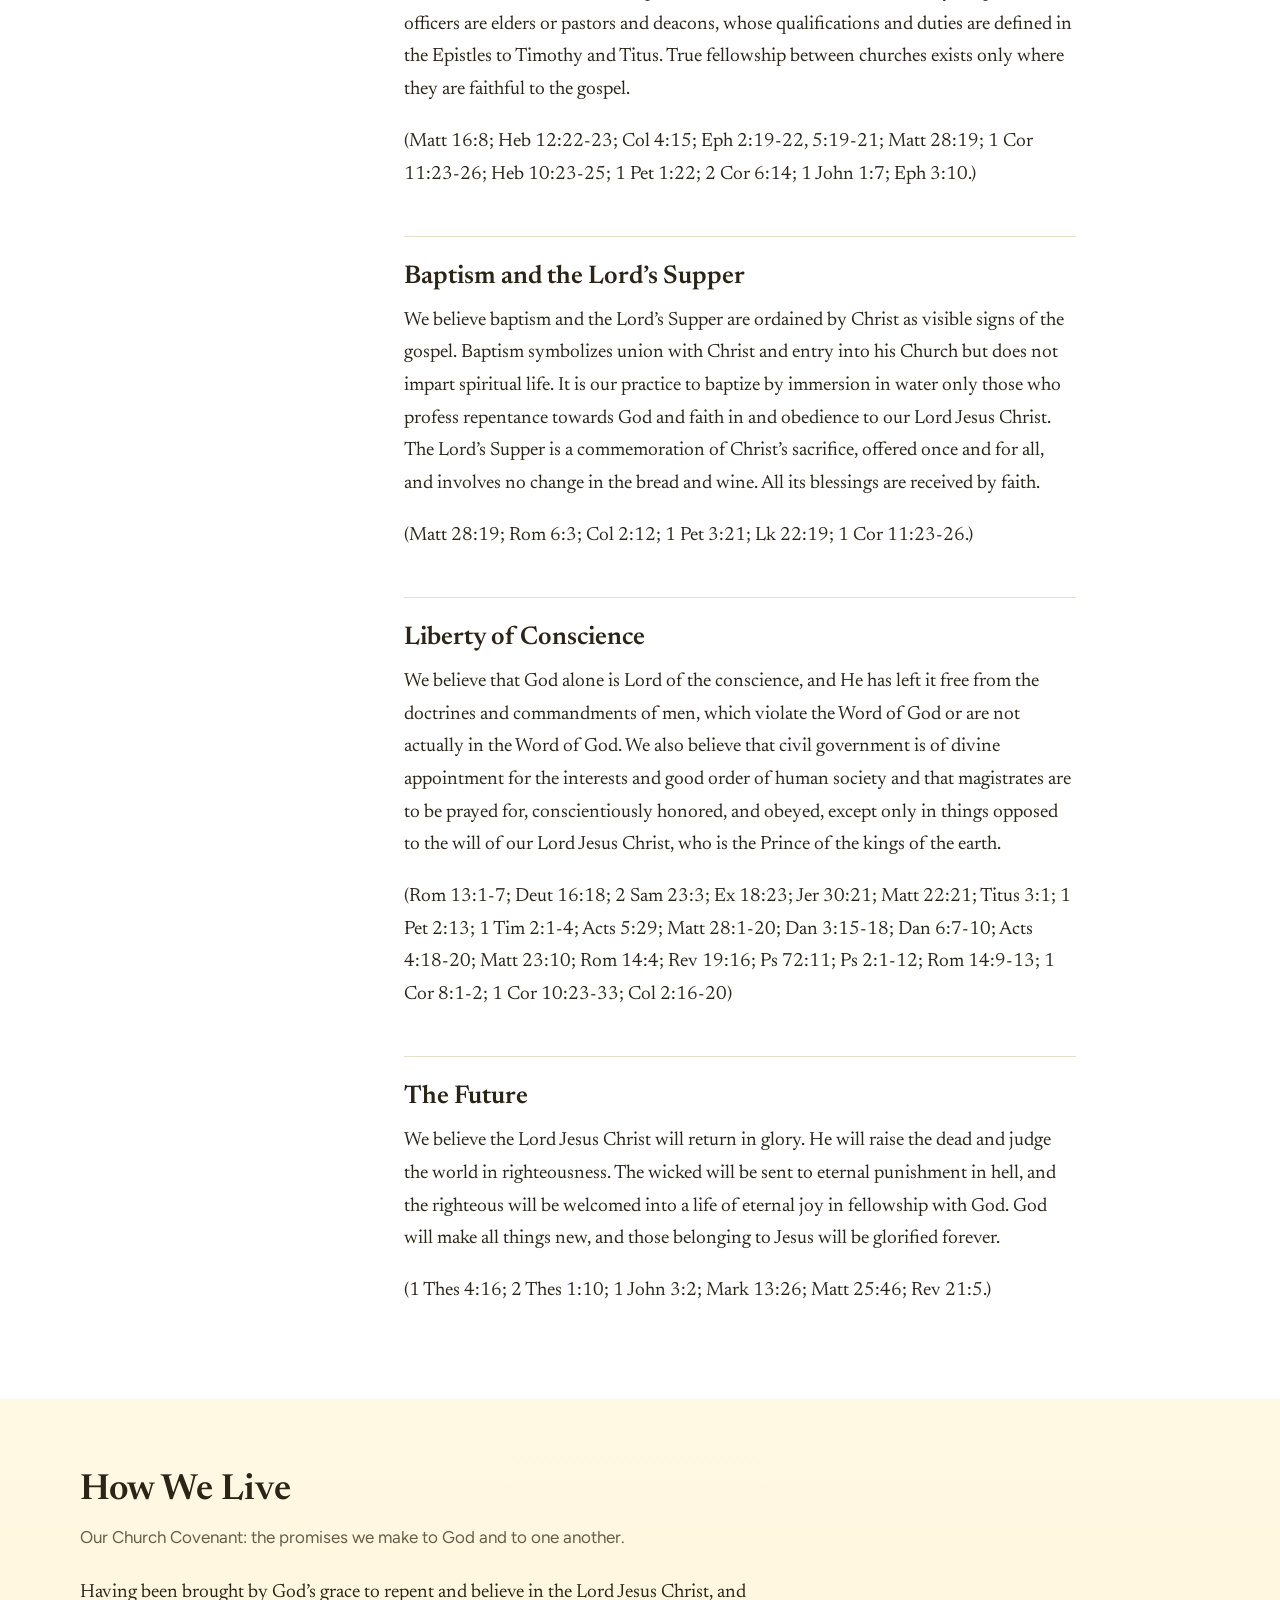
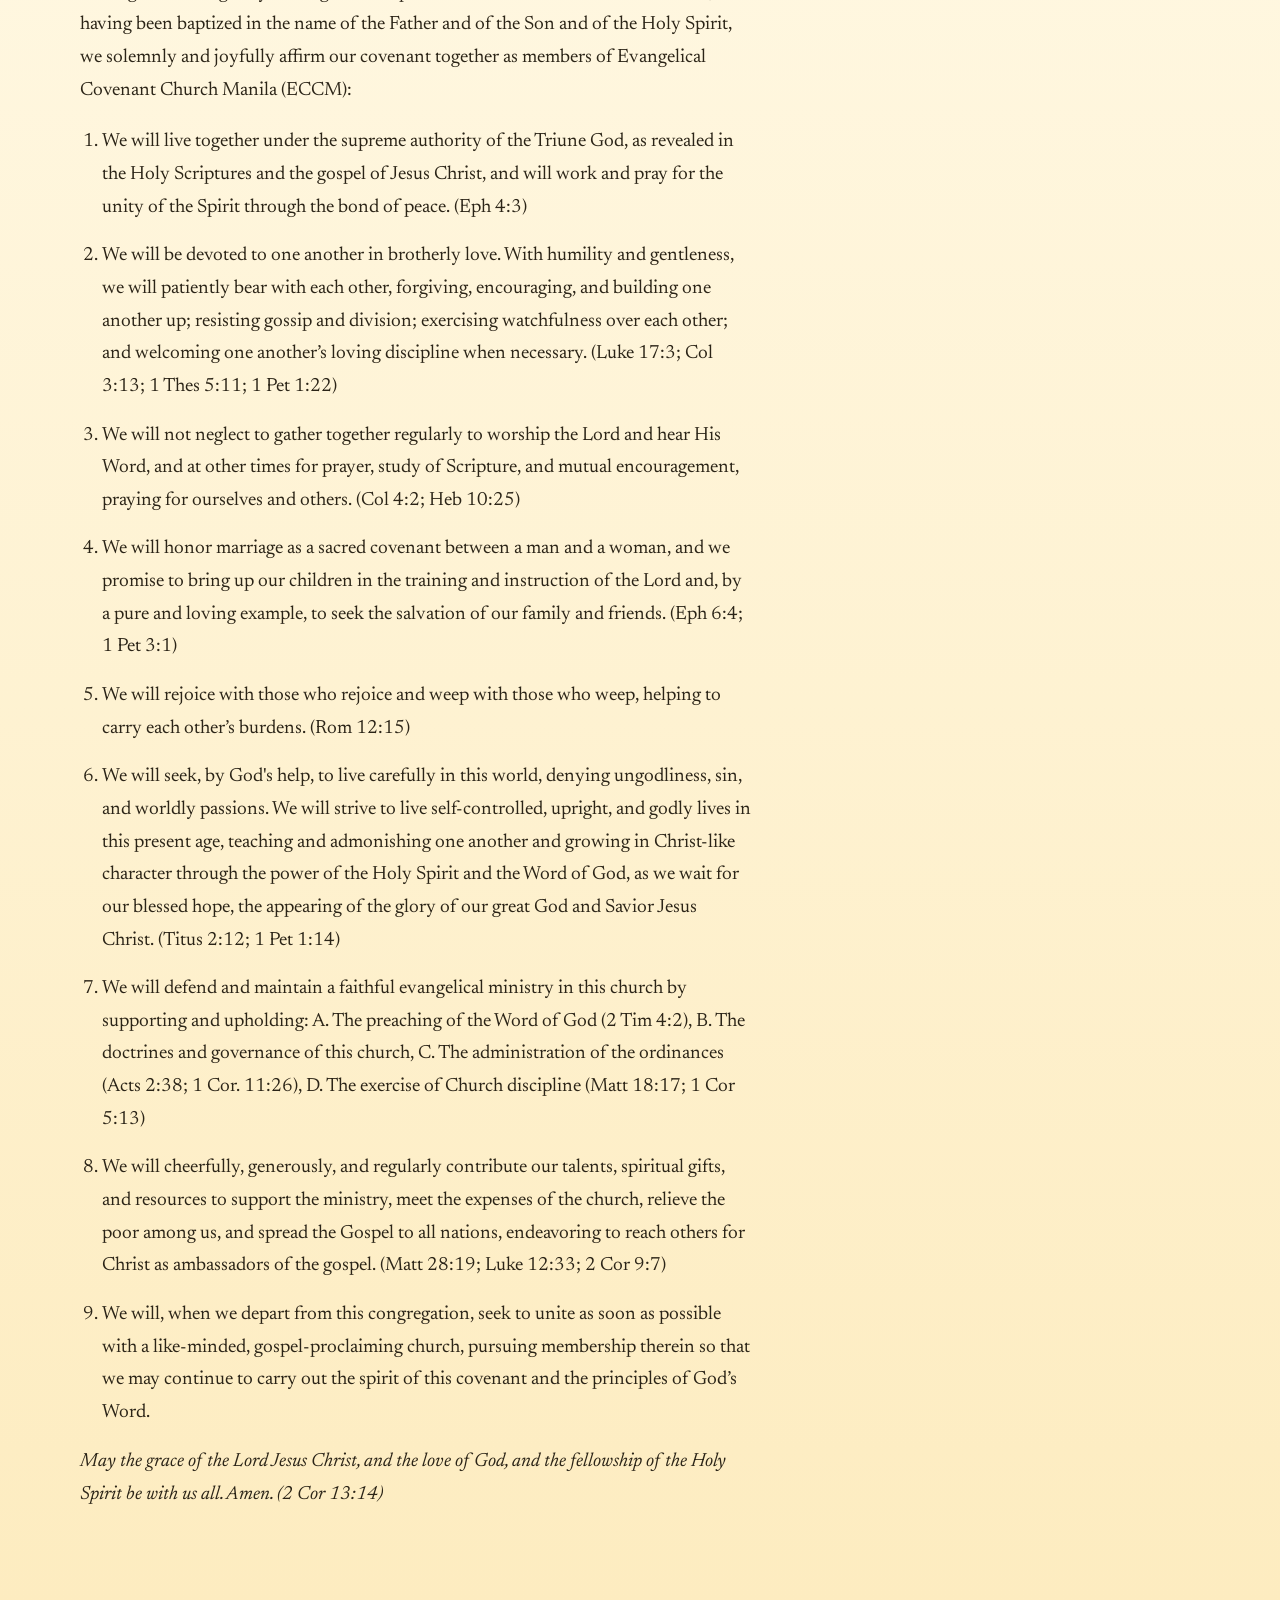
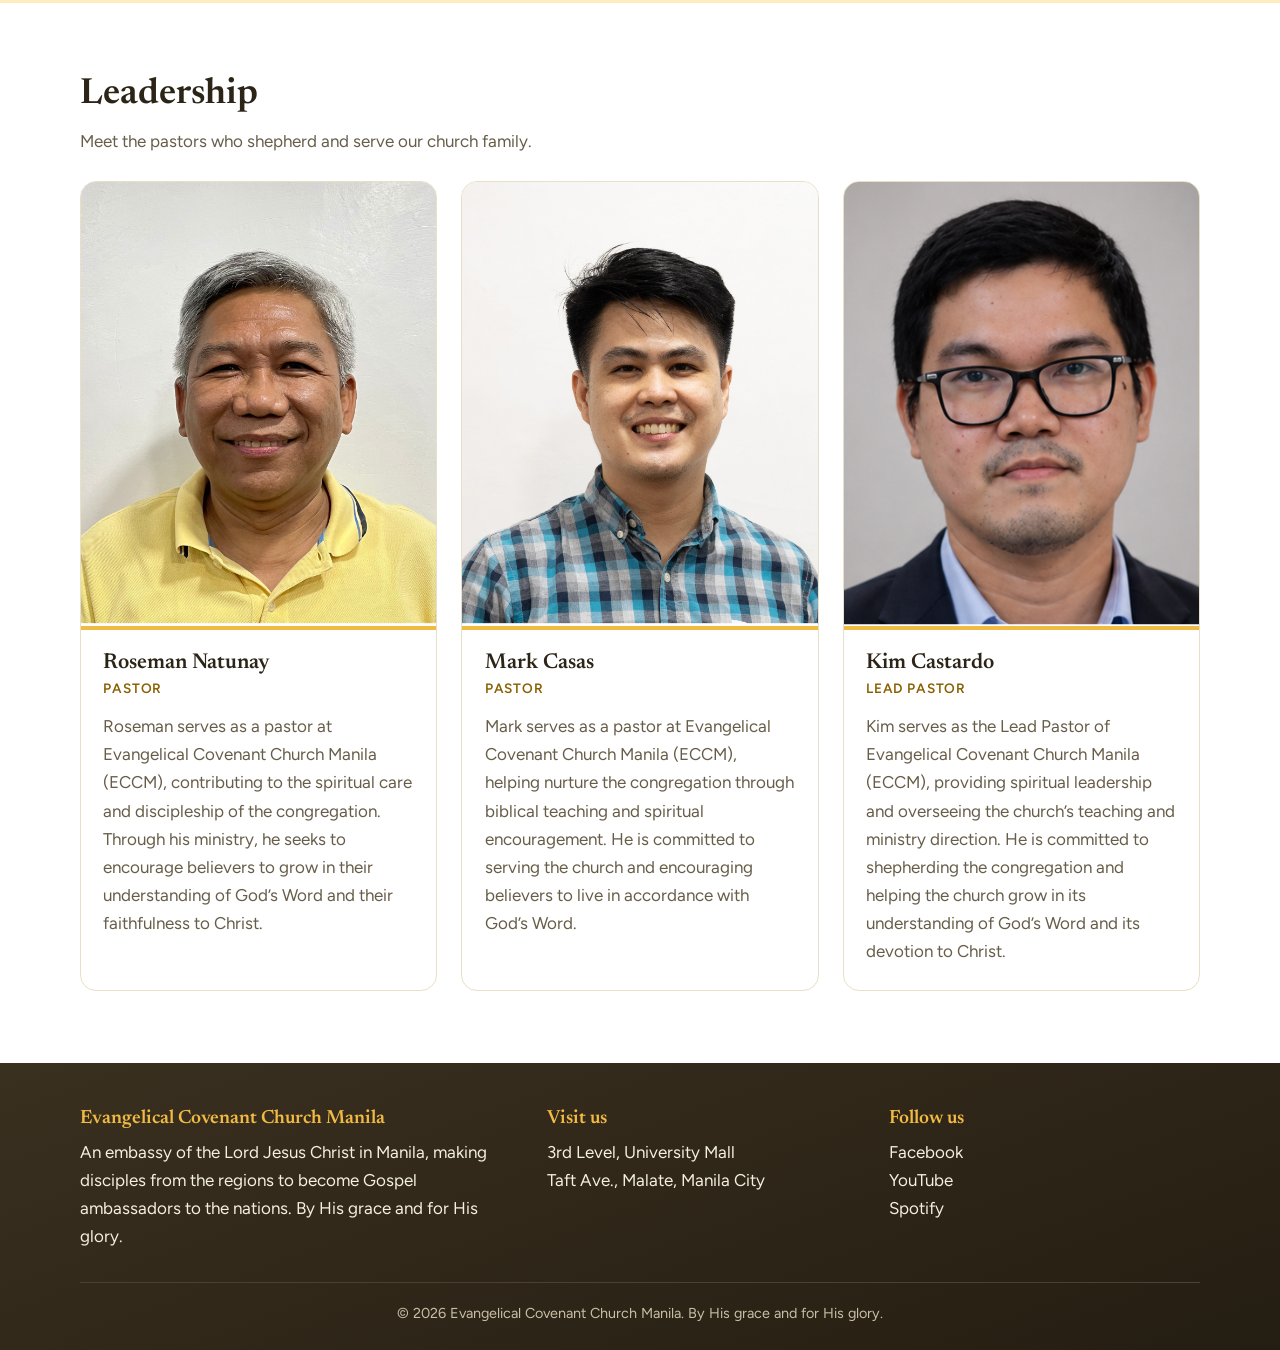
==== commit ef546ab5: "Update about.html" ====
--- a/about.html
+++ b/about.html
@@ -9,13 +9,22 @@
 
 <meta name="viewport" content="width=device-width, initial-scale=1">
 <title>About | ECCM</title><meta name="description" content="About Evangelical Covenant Church Manila: our Statement of Faith, Church Covenant, and leadership.">
+<link rel="canonical" href="https://ecc-manila.org/about">
+<meta property="og:type" content="website">
+<meta property="og:site_name" content="Evangelical Covenant Church Manila">
+<meta property="og:title" content="About | Evangelical Covenant Church Manila">
+<meta property="og:description" content="About Evangelical Covenant Church Manila: our Statement of Faith, Church Covenant, and leadership.">
+<meta property="og:url" content="https://ecc-manila.org/about">
+<meta property="og:image" content="https://ecc-manila.org/img/banner.jpg">
+<meta property="og:image:alt" content="Evangelical Covenant Church Manila">
+<meta name="twitter:card" content="summary_large_image">
 <link rel="preconnect" href="https://fonts.googleapis.com"><link rel="preconnect" href="https://fonts.gstatic.com" crossorigin>
 <link href="https://fonts.googleapis.com/css2?family=Figtree:wght@400;500;600&family=Newsreader:ital,opsz,wght@0,6..72,500;0,6..72,600;1,6..72,400&display=swap" rel="stylesheet">
-<link rel="icon" href="img/logo.png"><link rel="stylesheet" href="style.css"></head><body>
+<link rel="icon" href="/img/logo.png"><link rel="stylesheet" href="/style.css"></head><body>
 <header class="site-header"><div class="wrap bar">
-<a class="brand" href="index.html"><img class="logo" src="img/logo.png" alt="" height="44"><span>Evangelical Covenant<br>Church Manila</span></a>
+<a class="brand" href="/"><img class="logo" src="/img/logo.png" alt="" height="44"><span>Evangelical Covenant<br>Church Manila</span></a>
 <button class="menu-btn" aria-expanded="false" aria-controls="nav" aria-label="Menu"><span class="bars" aria-hidden="true"><i></i><i></i><i></i></span></button>
-<nav id="nav"><ul><li><a href="index.html">Home</a></li><li class="has-sub"><a href="about.html" aria-current="page">About</a><button class="sub-btn" type="button" aria-expanded="false" aria-controls="sub-about" aria-label="Show About submenu"><svg viewBox="0 0 24 24" width="16" height="16" fill="none" stroke="currentColor" stroke-width="2.2" stroke-linecap="round" stroke-linejoin="round" aria-hidden="true"><path d="M6 9l6 6 6-6"/></svg></button><ul class="sub" id="sub-about"><li><a href="about.html#statement">Statement of Faith</a></li><li><a href="about.html#covenant">How We Live</a></li><li><a href="about.html#leadership">Leadership</a></li></ul></li><li><a href="what-to-expect.html">What to Expect</a></li><li><a href="ministries.html">Ministries</a></li><li><a href="contact.html">Contact Us</a></li></ul></nav></div></header>
+<nav id="nav"><ul><li><a href="/">Home</a></li><li class="has-sub"><a href="/about" aria-current="page">About</a><button class="sub-btn" type="button" aria-expanded="false" aria-controls="sub-about" aria-label="Show About submenu"><svg viewBox="0 0 24 24" width="16" height="16" fill="none" stroke="currentColor" stroke-width="2.2" stroke-linecap="round" stroke-linejoin="round" aria-hidden="true"><path d="M6 9l6 6 6-6"/></svg></button><ul class="sub" id="sub-about"><li><a href="/about#statement">Statement of Faith</a></li><li><a href="/about#covenant">How We Live</a></li><li><a href="/about#leadership">Leadership</a></li></ul></li><li><a href="/what-to-expect">What to Expect</a></li><li><a href="/ministries">Ministries</a></li><li><a href="/contact">Contact Us</a></li></ul></nav></div></header>
 <main><section class="page-hero"><div class="wrap"><h1>About</h1><p>What we believe, how we live together, and who shepherds us.</p></div></section>
 <section class="sec" id="statement"><div class="wrap"><h2>Statement of Faith</h2><p class="intro">What we believe.</p><div class="doc">
 <aside class="toc"><details open><summary>Statement of Faith</summary><ul><li><a href="#faith-god">God</a></li><li><a href="#faith-bible">The Bible</a></li><li><a href="#faith-human-race">The Human Race</a></li><li><a href="#faith-christ">The Lord Jesus Christ</a></li><li><a href="#faith-spirit">The Holy Spirit</a></li><li><a href="#faith-salvation">Salvation</a></li><li><a href="#faith-regeneration">Regeneration</a></li><li><a href="#faith-repentance">Repentance and Faith</a></li><li><a href="#faith-sanctification">Sanctification</a></li><li><a href="#faith-perseverance">The Perseverance of the Saints</a></li><li><a href="#faith-church">The Church</a></li><li><a href="#faith-baptism">Baptism and the Lord’s Supper</a></li><li><a href="#faith-liberty">Liberty of Conscience</a></li><li><a href="#faith-future">The Future</a></li></ul></details></aside>
@@ -25,7 +34,7 @@
 <p>Having been brought by God’s grace to repent and believe in the Lord Jesus Christ, and having been baptized in the name of the Father and of the Son and of the Holy Spirit, we solemnly and joyfully affirm our covenant together as members of Evangelical Covenant Church Manila (ECCM):</p>
 <ol><li>We will live together under the supreme authority of the Triune God, as revealed in the Holy Scriptures and the gospel of Jesus Christ, and will work and pray for the unity of the Spirit through the bond of peace. (Eph 4:3)</li><li>We will be devoted to one another in brotherly love. With humility and gentleness, we will patiently bear with each other, forgiving, encouraging, and building one another up; resisting gossip and division; exercising watchfulness over each other; and welcoming one another’s loving discipline when necessary. (Luke 17:3; Col 3:13; 1 Thes 5:11; 1 Pet 1:22)</li><li>We will not neglect to gather together regularly to worship the Lord and hear His Word, and at other times for prayer, study of Scripture, and mutual encouragement, praying for ourselves and others. (Col 4:2; Heb 10:25)</li><li>We will honor marriage as a sacred covenant between a man and a woman, and we promise to bring up our children in the training and instruction of the Lord and, by a pure and loving example, to seek the salvation of our family and friends. (Eph 6:4; 1 Pet 3:1)</li><li>We will rejoice with those who rejoice and weep with those who weep, helping to carry each other’s burdens. (Rom 12:15)</li><li>We will seek, by God's help, to live carefully in this world, denying ungodliness, sin, and worldly passions. We will strive to live self-controlled, upright, and godly lives in this present age, teaching and admonishing one another and growing in Christ-like character through the power of the Holy Spirit and the Word of God, as we wait for our blessed hope, the appearing of the glory of our great God and Savior Jesus Christ. (Titus 2:12; 1 Pet 1:14)</li><li>We will defend and maintain a faithful evangelical ministry in this church by supporting and upholding: A. The preaching of the Word of God (2 Tim 4:2), B. The doctrines and governance of this church, C. The administration of the ordinances (Acts 2:38; 1 Cor. 11:26), D. The exercise of Church discipline (Matt 18:17; 1 Cor 5:13)</li><li>We will cheerfully, generously, and regularly contribute our talents, spiritual gifts, and resources to support the ministry, meet the expenses of the church, relieve the poor among us, and spread the Gospel to all nations, endeavoring to reach others for Christ as ambassadors of the gospel. (Matt 28:19; Luke 12:33; 2 Cor 9:7)</li><li>We will, when we depart from this congregation, seek to unite as soon as possible with a like-minded, gospel-proclaiming church, pursuing membership therein so that we may continue to carry out the spirit of this covenant and the principles of God’s Word.</li></ol>
 <p class="blessing">May the grace of the Lord Jesus Christ, and the love of God, and the fellowship of the Holy Spirit be with us all. Amen. (2 Cor 13:14)</p></article></div></div></section>
-<section class="sec" id="leadership"><div class="wrap"><h2>Leadership</h2><p class="intro">Meet the elders who shepherd and serve our church family.</p><div class="elders"><article class="elder"><div class="eframe"><img src="img/elder1.jpg" alt="Roseman Natunay" loading="lazy" onerror="this.style.display='none'"></div><div class="ebody"><h3>Roseman Natunay</h3><p class="role">Elder</p><p>Lorem ipsum dolor sit amet, consectetur adipiscing elit. Sed do eiusmod tempor incididunt ut labore et dolore magna aliqua. Ut enim ad minim veniam, quis nostrud exercitation ullamco laboris nisi ut aliquip ex ea commodo consequat.</p></div></article><article class="elder"><div class="eframe"><img src="img/elder2.jpg" alt="Mark Casas" loading="lazy" onerror="this.style.display='none'"></div><div class="ebody"><h3>Mark Casas</h3><p class="role">Elder</p><p>Lorem ipsum dolor sit amet, consectetur adipiscing elit. Sed do eiusmod tempor incididunt ut labore et dolore magna aliqua. Ut enim ad minim veniam, quis nostrud exercitation ullamco laboris nisi ut aliquip ex ea commodo consequat.</p></div></article><article class="elder"><div class="eframe"><img src="img/elder3.jpg" alt="Kim Castardo" loading="lazy" onerror="this.style.display='none'"></div><div class="ebody"><h3>Kim Castardo</h3><p class="role">Elder</p><p>Lorem ipsum dolor sit amet, consectetur adipiscing elit. Sed do eiusmod tempor incididunt ut labore et dolore magna aliqua. Ut enim ad minim veniam, quis nostrud exercitation ullamco laboris nisi ut aliquip ex ea commodo consequat.</p></div></article></div></div></section></main>
+<section class="sec" id="leadership"><div class="wrap"><h2>Leadership</h2><p class="intro">Meet the pastors who shepherd and serve our church family.</p><div class="elders"><article class="elder"><div class="eframe"><img src="/img/elder1.jpg" alt="Roseman Natunay" loading="lazy" onerror="this.style.display='none'"></div><div class="ebody"><h3>Roseman Natunay</h3><p class="role">Pastor</p><p>Roseman serves as a pastor at Evangelical Covenant Church Manila (ECCM), contributing to the spiritual care and discipleship of the congregation. Through his ministry, he seeks to encourage believers to grow in their understanding of God’s Word and their faithfulness to Christ.</p></div></article><article class="elder"><div class="eframe"><img src="/img/elder2.jpg" alt="Mark Casas" loading="lazy" onerror="this.style.display='none'"></div><div class="ebody"><h3>Mark Casas</h3><p class="role">Pastor</p><p>Mark serves as a pastor at Evangelical Covenant Church Manila (ECCM), helping nurture the congregation through biblical teaching and spiritual encouragement. He is committed to serving the church and encouraging believers to live in accordance with God’s Word.</p></div></article><article class="elder"><div class="eframe"><img src="/img/elder3.jpg" alt="Kim Castardo" loading="lazy" onerror="this.style.display='none'"></div><div class="ebody"><h3>Kim Castardo</h3><p class="role">Lead Pastor</p><p>Kim serves as the Lead Pastor of Evangelical Covenant Church Manila (ECCM), providing spiritual leadership and overseeing the church’s teaching and ministry direction. He is committed to shepherding the congregation and helping the church grow in its understanding of God’s Word and its devotion to Christ.</p></div></article></div></div></section></main>
 <footer class="site-footer"><div class="wrap">
 <div class="foot">
 <div><strong>Evangelical Covenant Church Manila</strong><p>An embassy of the Lord Jesus Christ in Manila, making disciples from the regions to become Gospel ambassadors to the nations. By His grace and for His glory.</p></div>
@@ -57,4 +66,4 @@
 arts.forEach(function(a){io.observe(a);});}
 })();
 </script>
-</body></html>+</body></html>
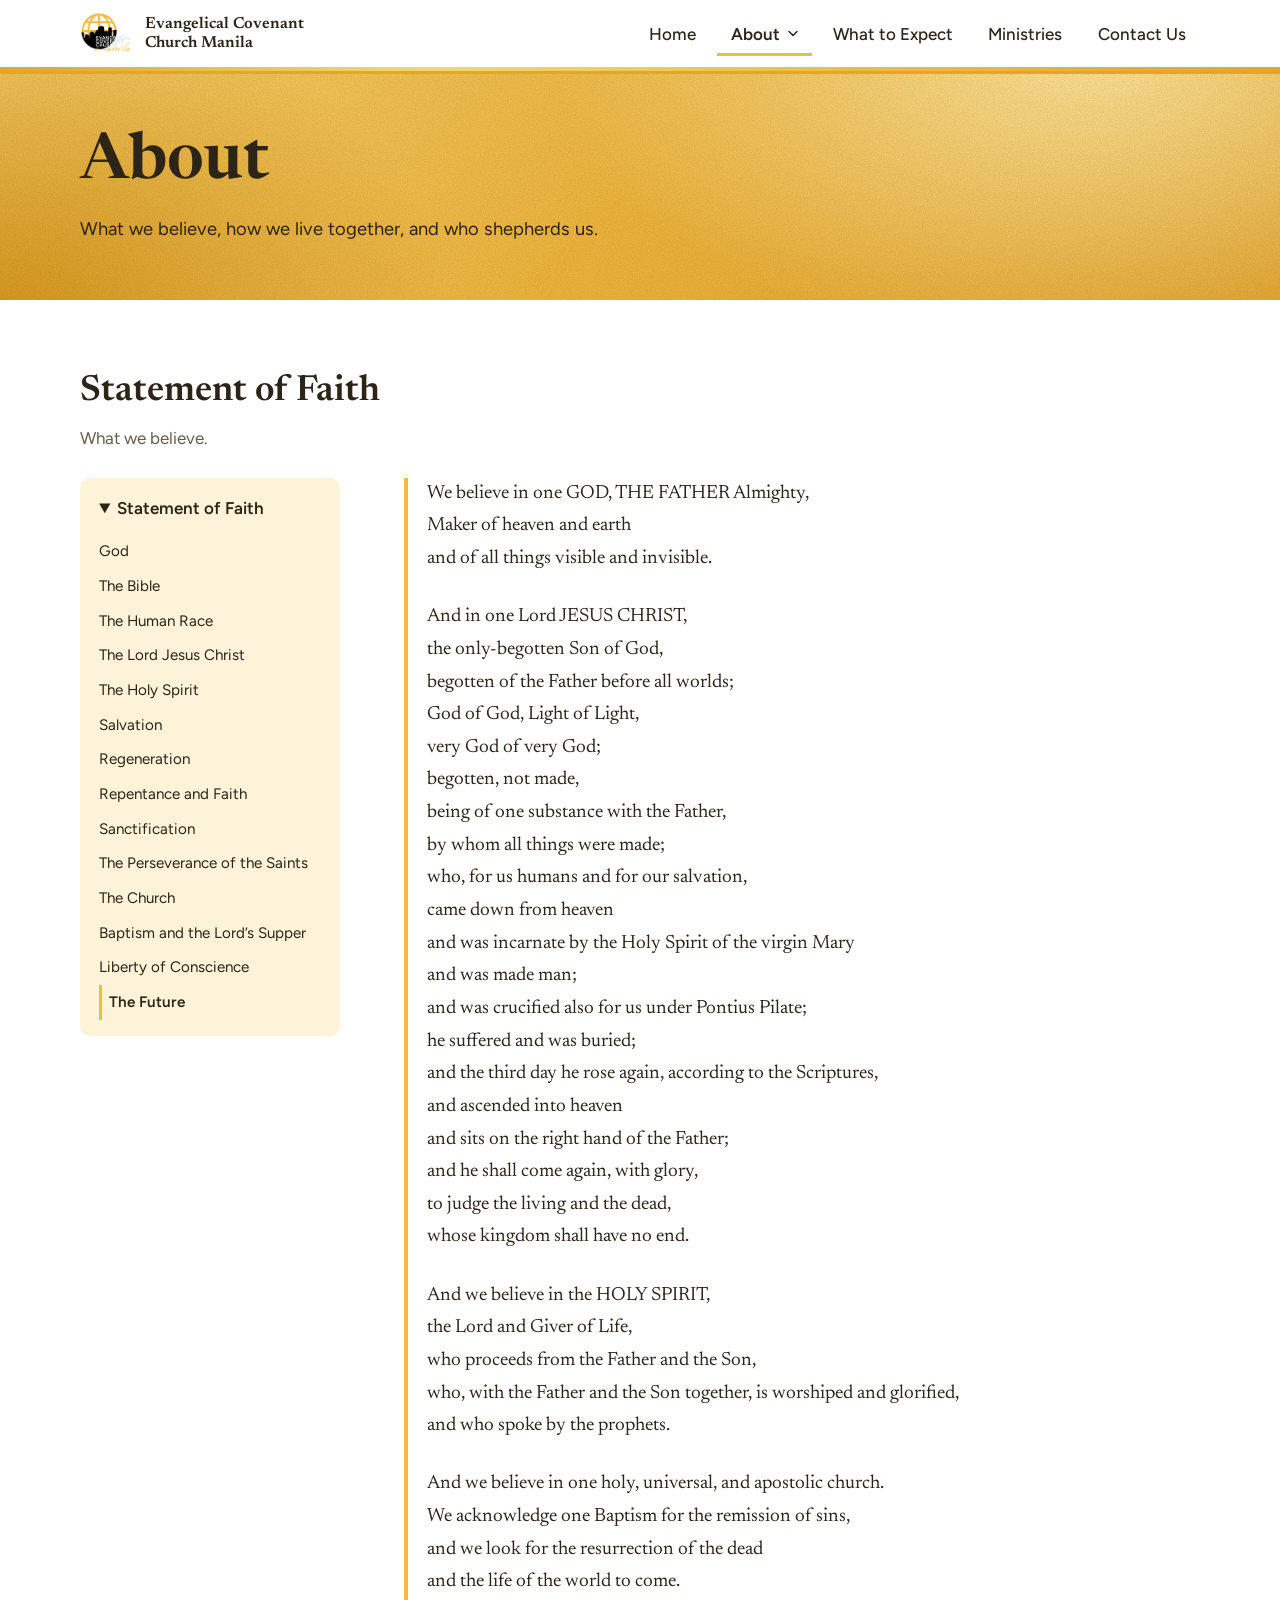
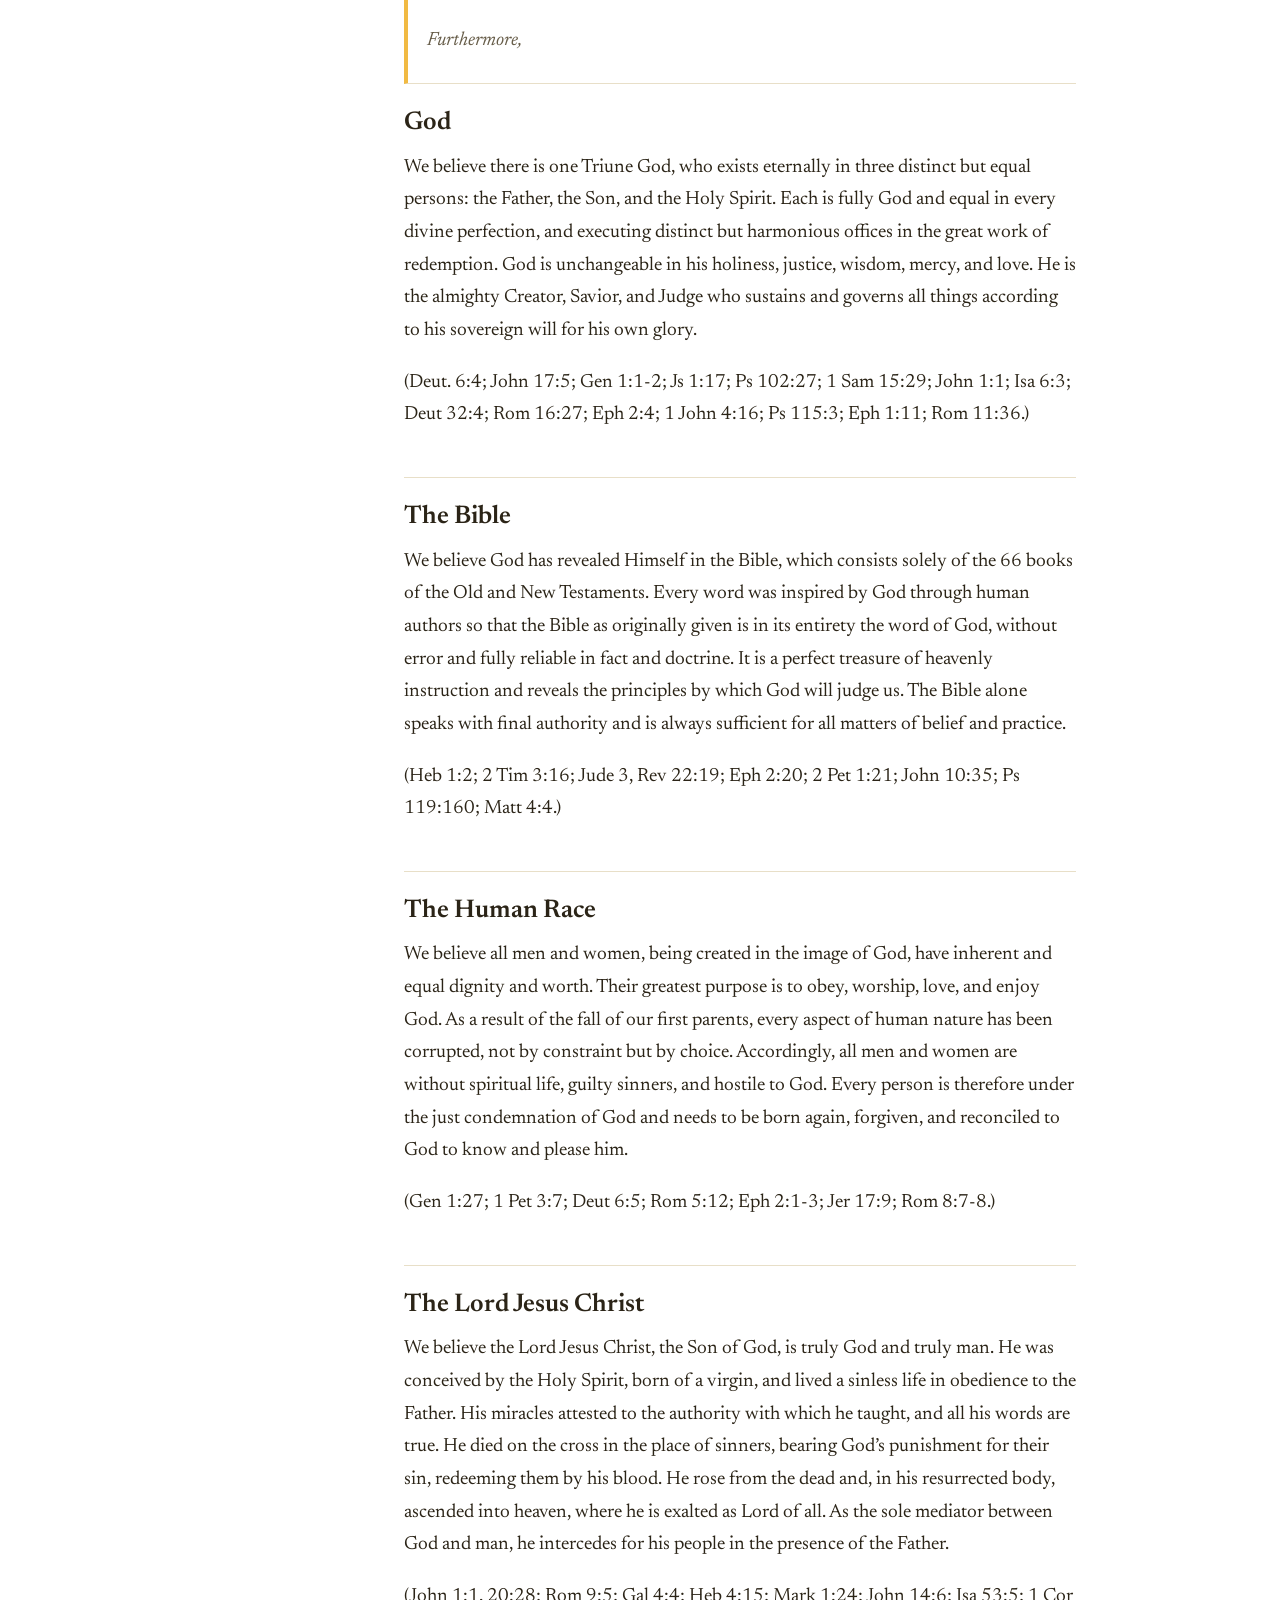
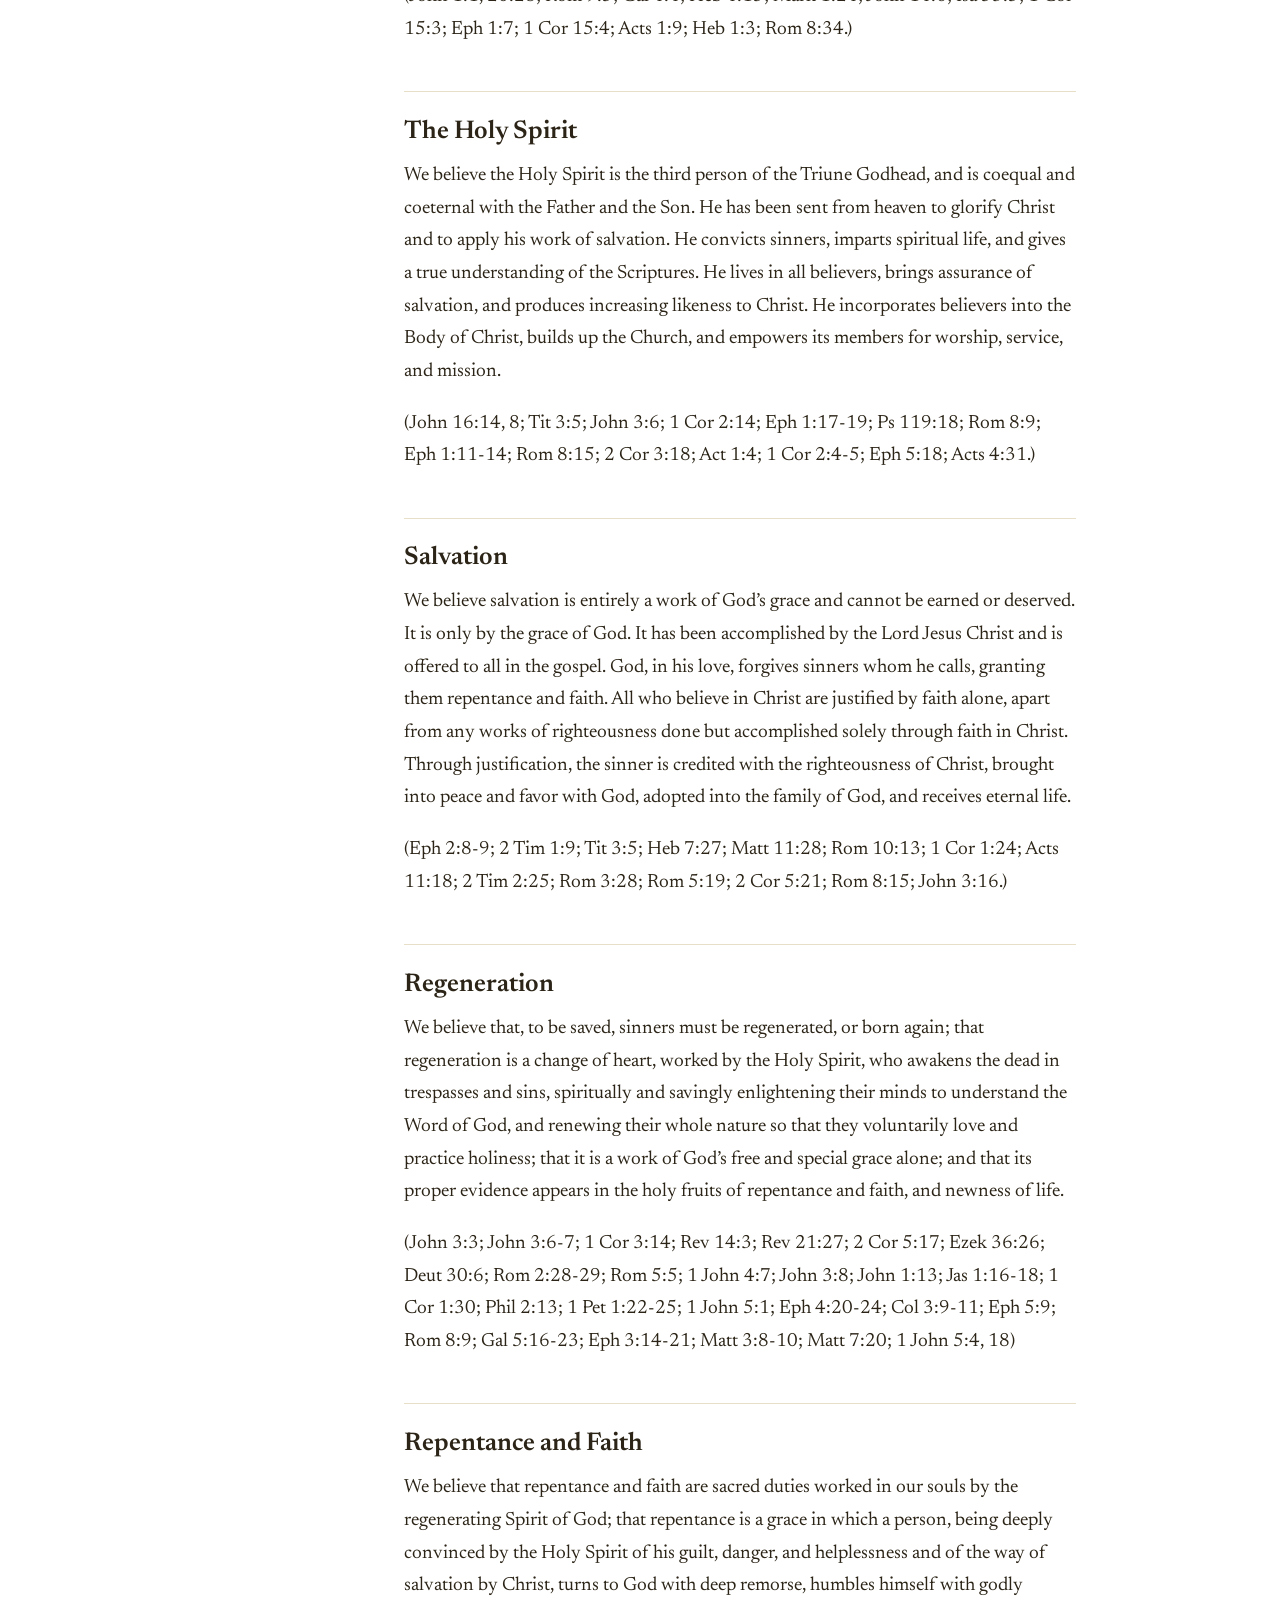
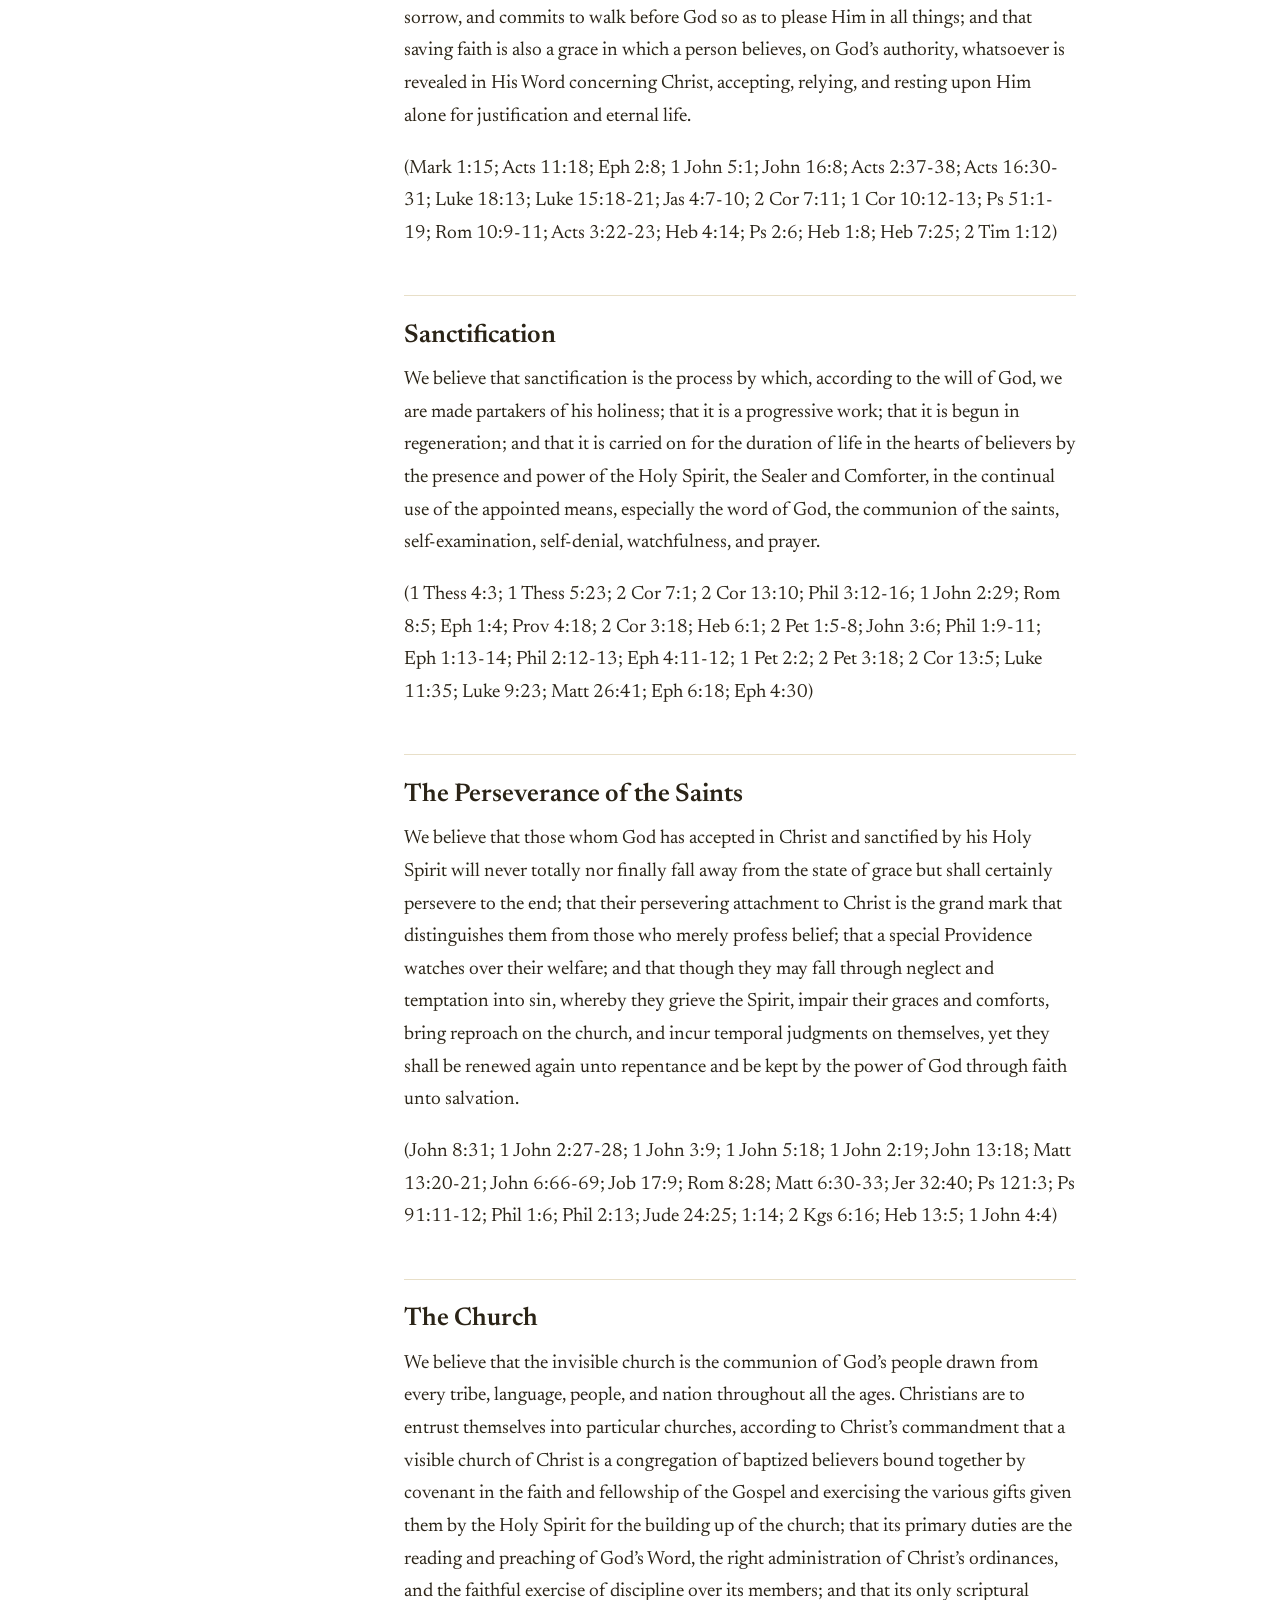
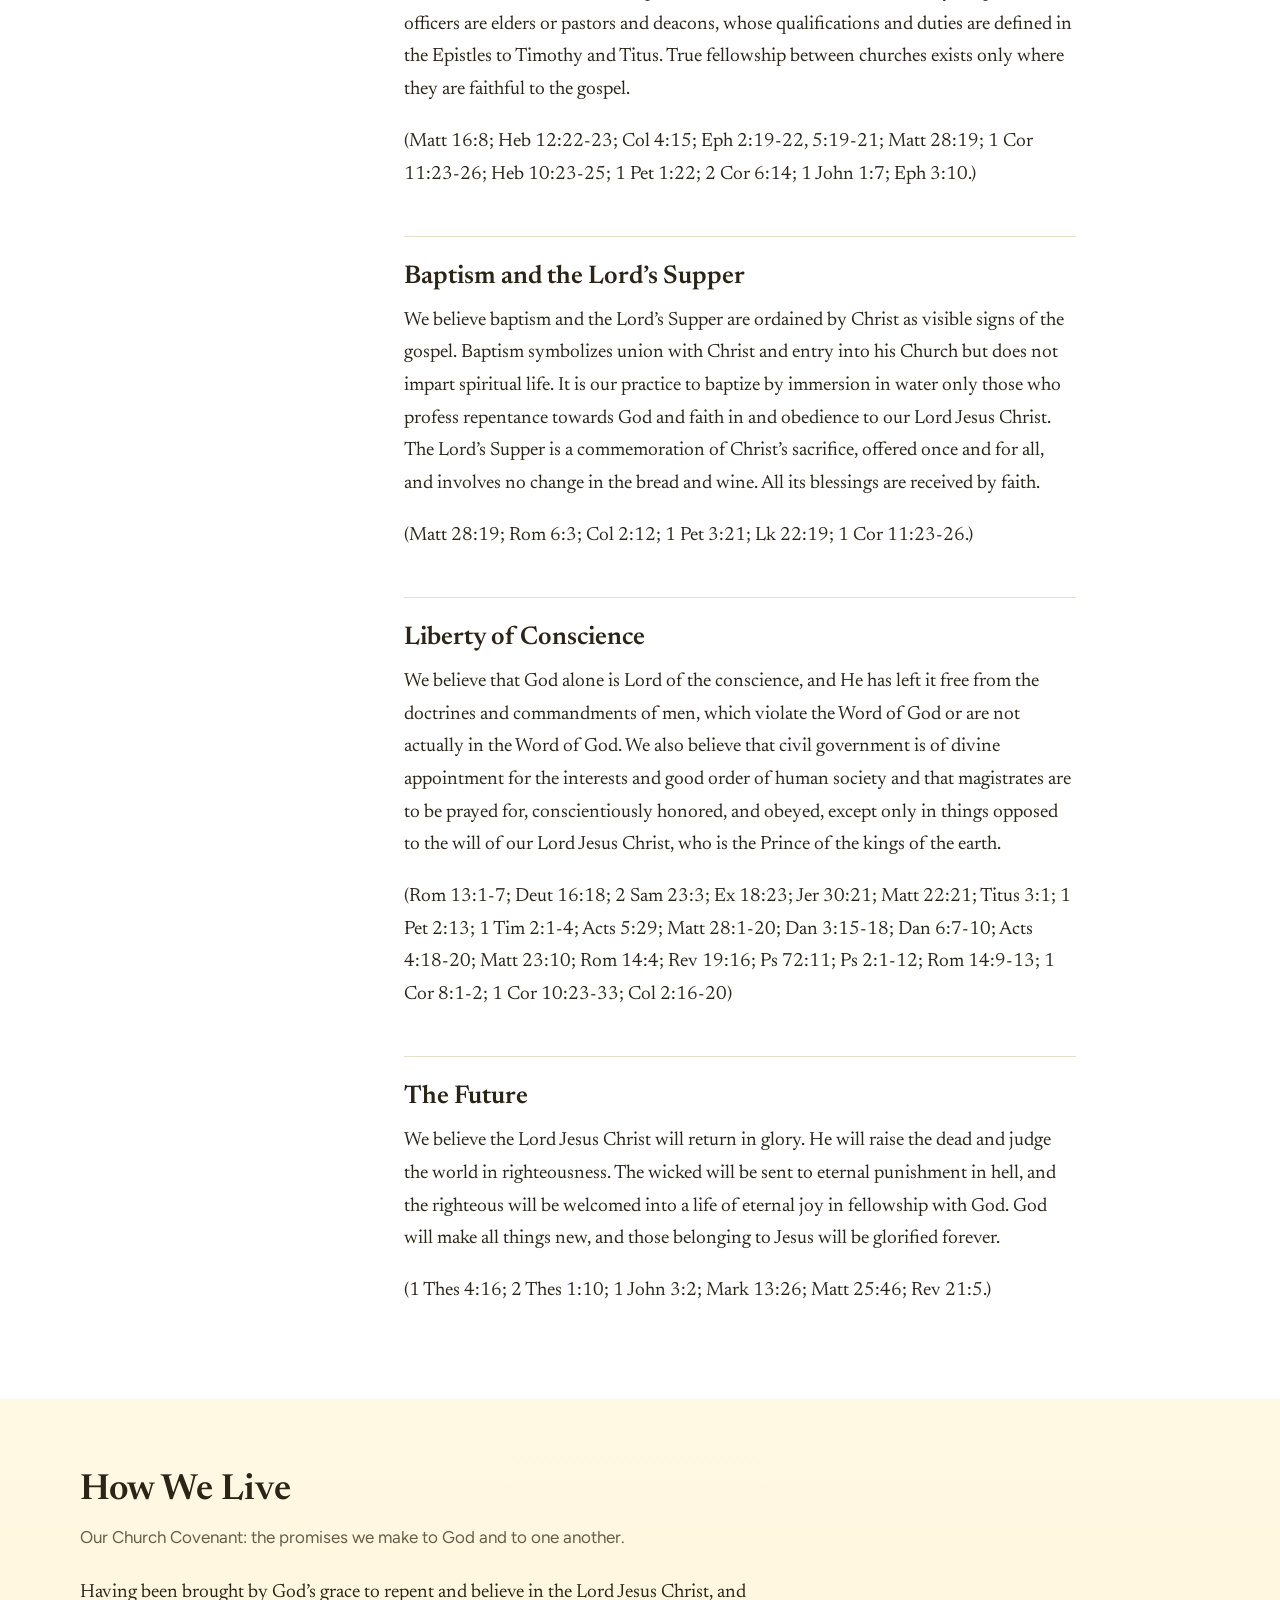
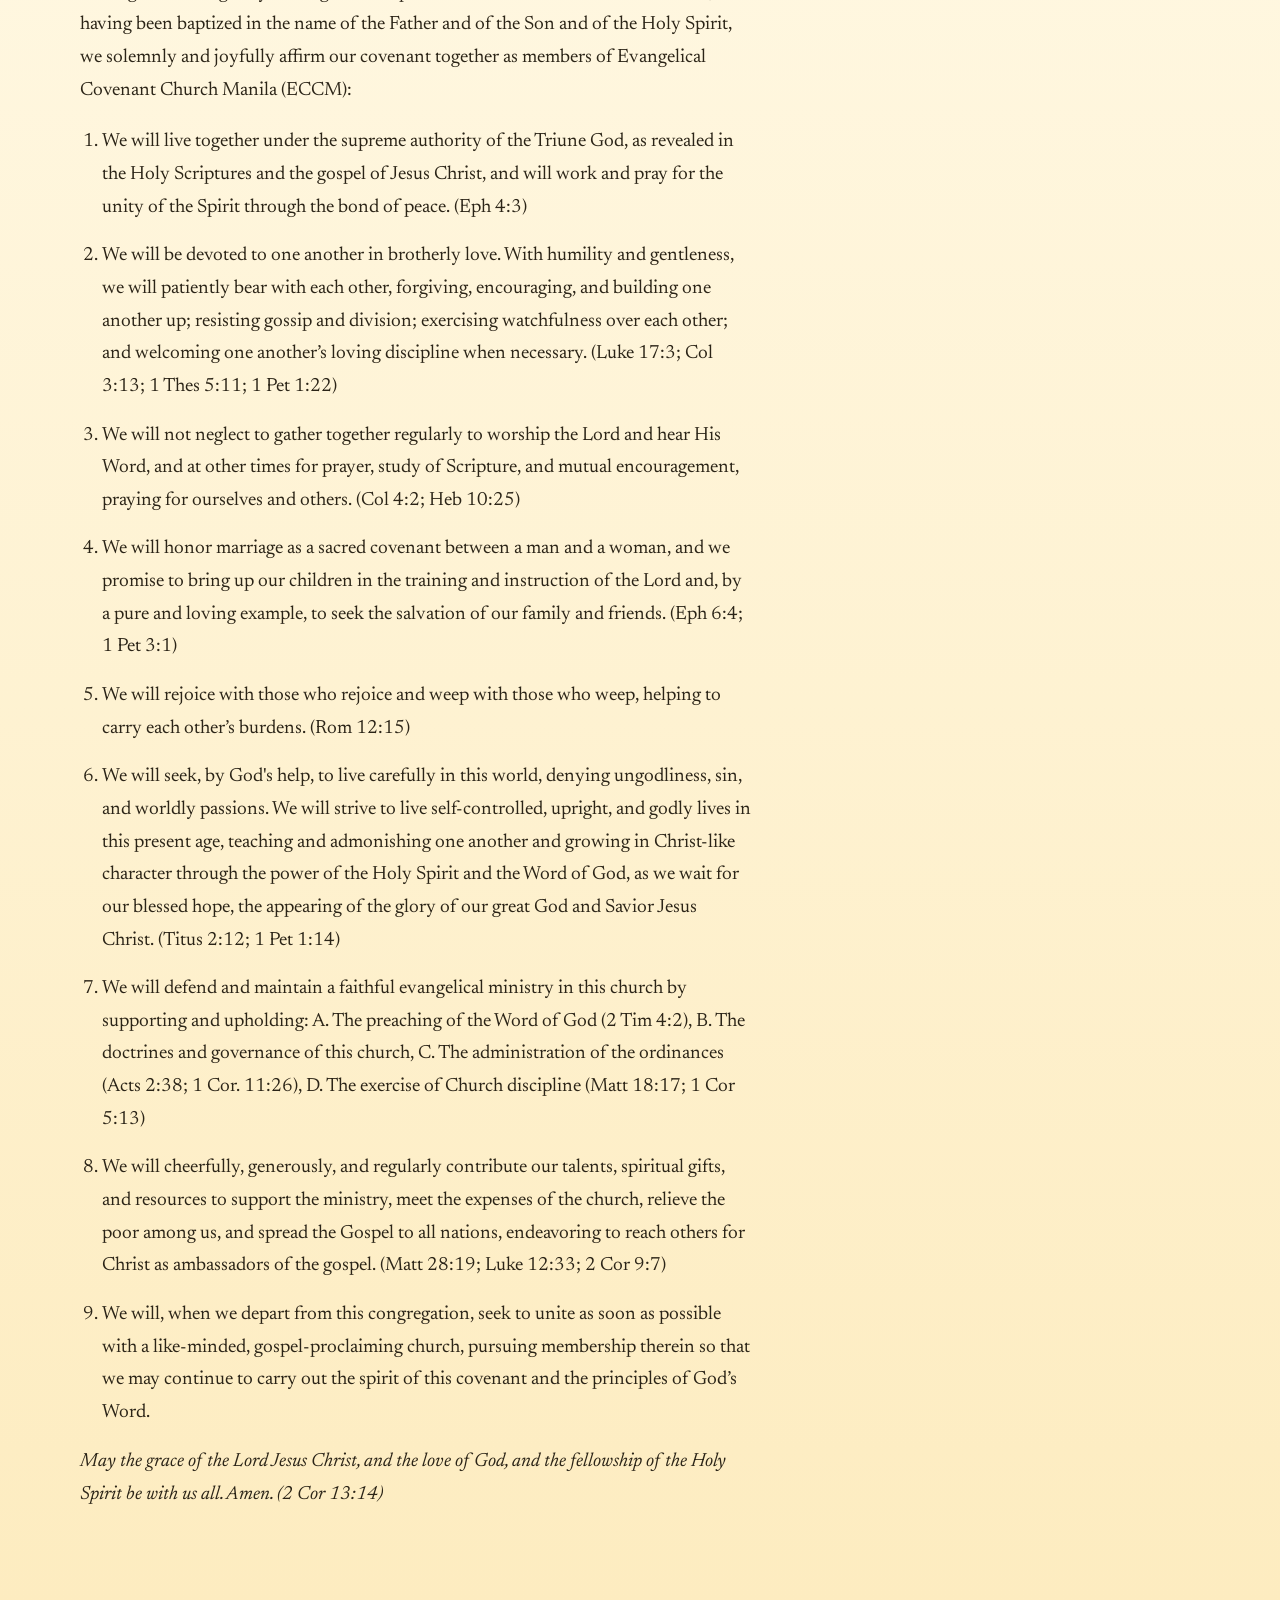
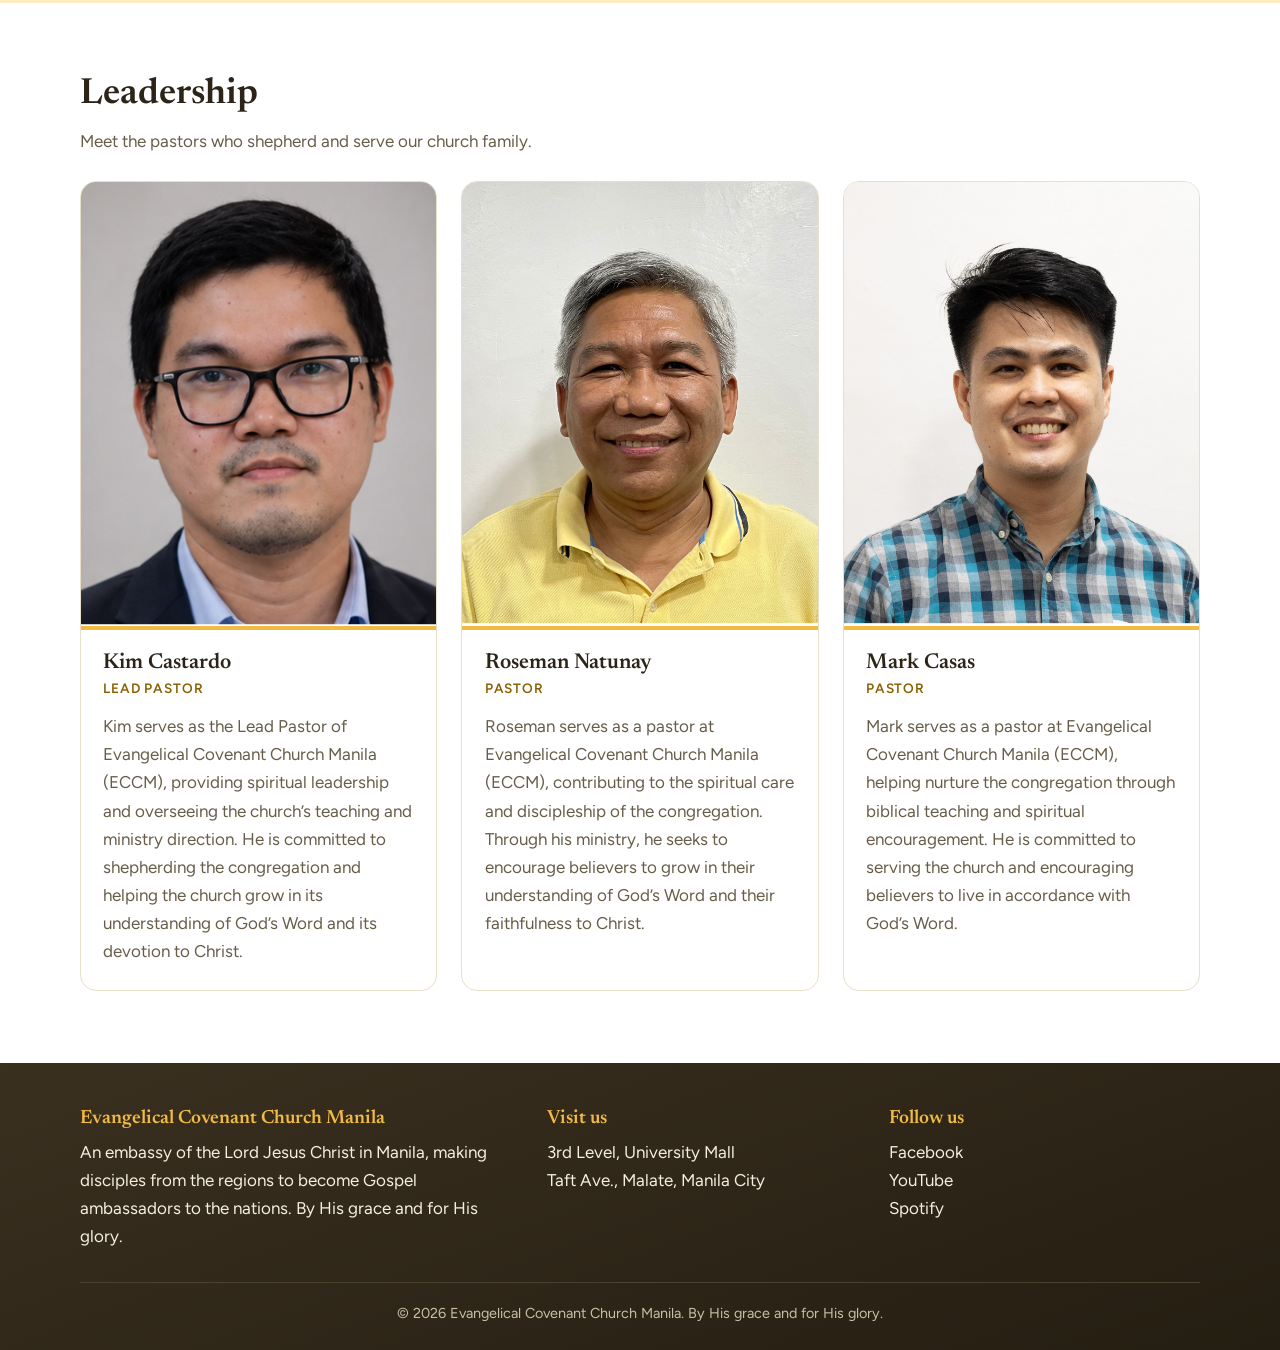
==== commit de79ac60: "Update about.html" ====
--- a/about.html
+++ b/about.html
@@ -34,7 +34,7 @@
 <p>Having been brought by God’s grace to repent and believe in the Lord Jesus Christ, and having been baptized in the name of the Father and of the Son and of the Holy Spirit, we solemnly and joyfully affirm our covenant together as members of Evangelical Covenant Church Manila (ECCM):</p>
 <ol><li>We will live together under the supreme authority of the Triune God, as revealed in the Holy Scriptures and the gospel of Jesus Christ, and will work and pray for the unity of the Spirit through the bond of peace. (Eph 4:3)</li><li>We will be devoted to one another in brotherly love. With humility and gentleness, we will patiently bear with each other, forgiving, encouraging, and building one another up; resisting gossip and division; exercising watchfulness over each other; and welcoming one another’s loving discipline when necessary. (Luke 17:3; Col 3:13; 1 Thes 5:11; 1 Pet 1:22)</li><li>We will not neglect to gather together regularly to worship the Lord and hear His Word, and at other times for prayer, study of Scripture, and mutual encouragement, praying for ourselves and others. (Col 4:2; Heb 10:25)</li><li>We will honor marriage as a sacred covenant between a man and a woman, and we promise to bring up our children in the training and instruction of the Lord and, by a pure and loving example, to seek the salvation of our family and friends. (Eph 6:4; 1 Pet 3:1)</li><li>We will rejoice with those who rejoice and weep with those who weep, helping to carry each other’s burdens. (Rom 12:15)</li><li>We will seek, by God's help, to live carefully in this world, denying ungodliness, sin, and worldly passions. We will strive to live self-controlled, upright, and godly lives in this present age, teaching and admonishing one another and growing in Christ-like character through the power of the Holy Spirit and the Word of God, as we wait for our blessed hope, the appearing of the glory of our great God and Savior Jesus Christ. (Titus 2:12; 1 Pet 1:14)</li><li>We will defend and maintain a faithful evangelical ministry in this church by supporting and upholding: A. The preaching of the Word of God (2 Tim 4:2), B. The doctrines and governance of this church, C. The administration of the ordinances (Acts 2:38; 1 Cor. 11:26), D. The exercise of Church discipline (Matt 18:17; 1 Cor 5:13)</li><li>We will cheerfully, generously, and regularly contribute our talents, spiritual gifts, and resources to support the ministry, meet the expenses of the church, relieve the poor among us, and spread the Gospel to all nations, endeavoring to reach others for Christ as ambassadors of the gospel. (Matt 28:19; Luke 12:33; 2 Cor 9:7)</li><li>We will, when we depart from this congregation, seek to unite as soon as possible with a like-minded, gospel-proclaiming church, pursuing membership therein so that we may continue to carry out the spirit of this covenant and the principles of God’s Word.</li></ol>
 <p class="blessing">May the grace of the Lord Jesus Christ, and the love of God, and the fellowship of the Holy Spirit be with us all. Amen. (2 Cor 13:14)</p></article></div></div></section>
-<section class="sec" id="leadership"><div class="wrap"><h2>Leadership</h2><p class="intro">Meet the pastors who shepherd and serve our church family.</p><div class="elders"><article class="elder"><div class="eframe"><img src="/img/elder1.jpg" alt="Roseman Natunay" loading="lazy" onerror="this.style.display='none'"></div><div class="ebody"><h3>Roseman Natunay</h3><p class="role">Pastor</p><p>Roseman serves as a pastor at Evangelical Covenant Church Manila (ECCM), contributing to the spiritual care and discipleship of the congregation. Through his ministry, he seeks to encourage believers to grow in their understanding of God’s Word and their faithfulness to Christ.</p></div></article><article class="elder"><div class="eframe"><img src="/img/elder2.jpg" alt="Mark Casas" loading="lazy" onerror="this.style.display='none'"></div><div class="ebody"><h3>Mark Casas</h3><p class="role">Pastor</p><p>Mark serves as a pastor at Evangelical Covenant Church Manila (ECCM), helping nurture the congregation through biblical teaching and spiritual encouragement. He is committed to serving the church and encouraging believers to live in accordance with God’s Word.</p></div></article><article class="elder"><div class="eframe"><img src="/img/elder3.jpg" alt="Kim Castardo" loading="lazy" onerror="this.style.display='none'"></div><div class="ebody"><h3>Kim Castardo</h3><p class="role">Lead Pastor</p><p>Kim serves as the Lead Pastor of Evangelical Covenant Church Manila (ECCM), providing spiritual leadership and overseeing the church’s teaching and ministry direction. He is committed to shepherding the congregation and helping the church grow in its understanding of God’s Word and its devotion to Christ.</p></div></article></div></div></section></main>
+<section class="sec" id="leadership"><div class="wrap"><h2>Leadership</h2><p class="intro">Meet the pastors who shepherd and serve our church family.</p><div class="elders"><article class="elder"><div class="eframe"><img src="/img/elder3.jpg" alt="Kim Castardo" loading="lazy" onerror="this.style.display='none'"></div><div class="ebody"><h3>Kim Castardo</h3><p class="role">Lead Pastor</p><p>Kim serves as the Lead Pastor of Evangelical Covenant Church Manila (ECCM), providing spiritual leadership and overseeing the church’s teaching and ministry direction. He is committed to shepherding the congregation and helping the church grow in its understanding of God’s Word and its devotion to Christ.</p></div></article><article class="elder"><div class="eframe"><img src="/img/elder1.jpg" alt="Roseman Natunay" loading="lazy" onerror="this.style.display='none'"></div><div class="ebody"><h3>Roseman Natunay</h3><p class="role">Pastor</p><p>Roseman serves as a pastor at Evangelical Covenant Church Manila (ECCM), contributing to the spiritual care and discipleship of the congregation. Through his ministry, he seeks to encourage believers to grow in their understanding of God’s Word and their faithfulness to Christ.</p></div></article><article class="elder"><div class="eframe"><img src="/img/elder2.jpg" alt="Mark Casas" loading="lazy" onerror="this.style.display='none'"></div><div class="ebody"><h3>Mark Casas</h3><p class="role">Pastor</p><p>Mark serves as a pastor at Evangelical Covenant Church Manila (ECCM), helping nurture the congregation through biblical teaching and spiritual encouragement. He is committed to serving the church and encouraging believers to live in accordance with God’s Word.</p></div></article></div></div></section></main>
 <footer class="site-footer"><div class="wrap">
 <div class="foot">
 <div><strong>Evangelical Covenant Church Manila</strong><p>An embassy of the Lord Jesus Christ in Manila, making disciples from the regions to become Gospel ambassadors to the nations. By His grace and for His glory.</p></div>
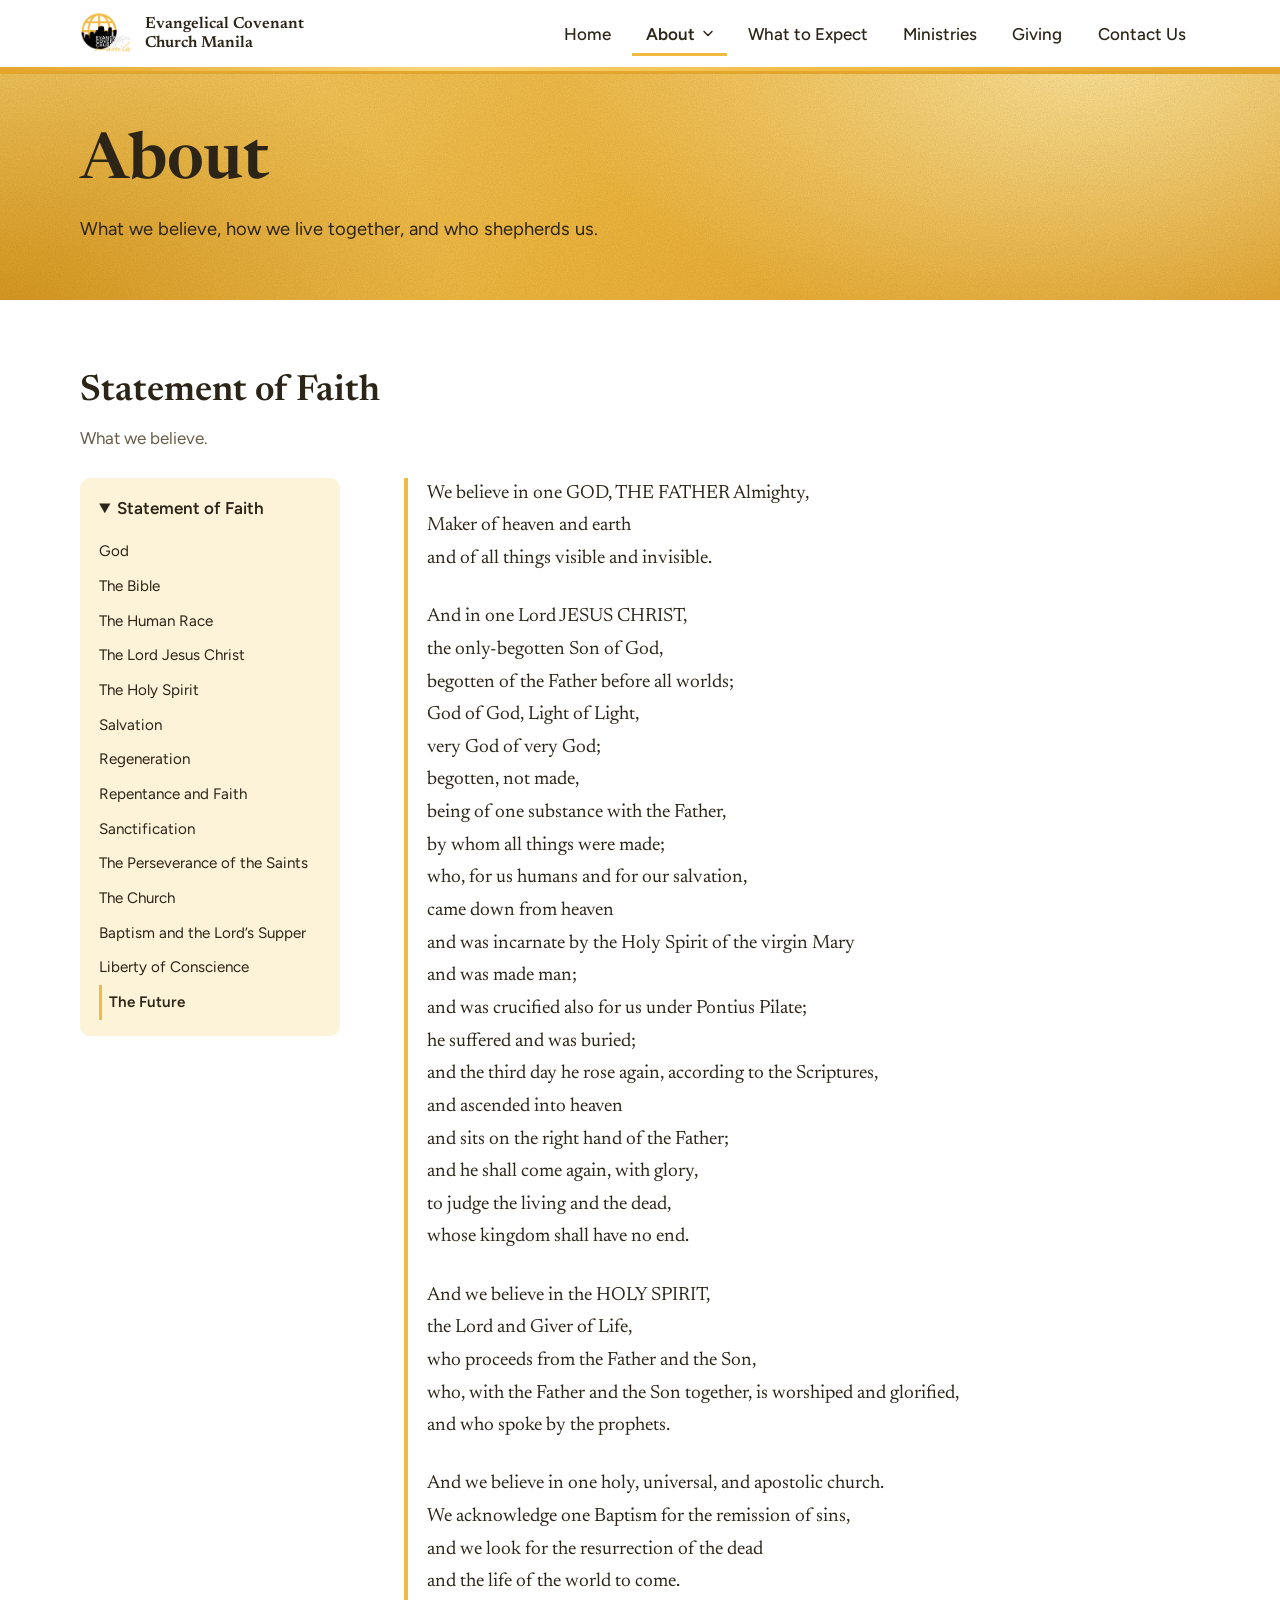
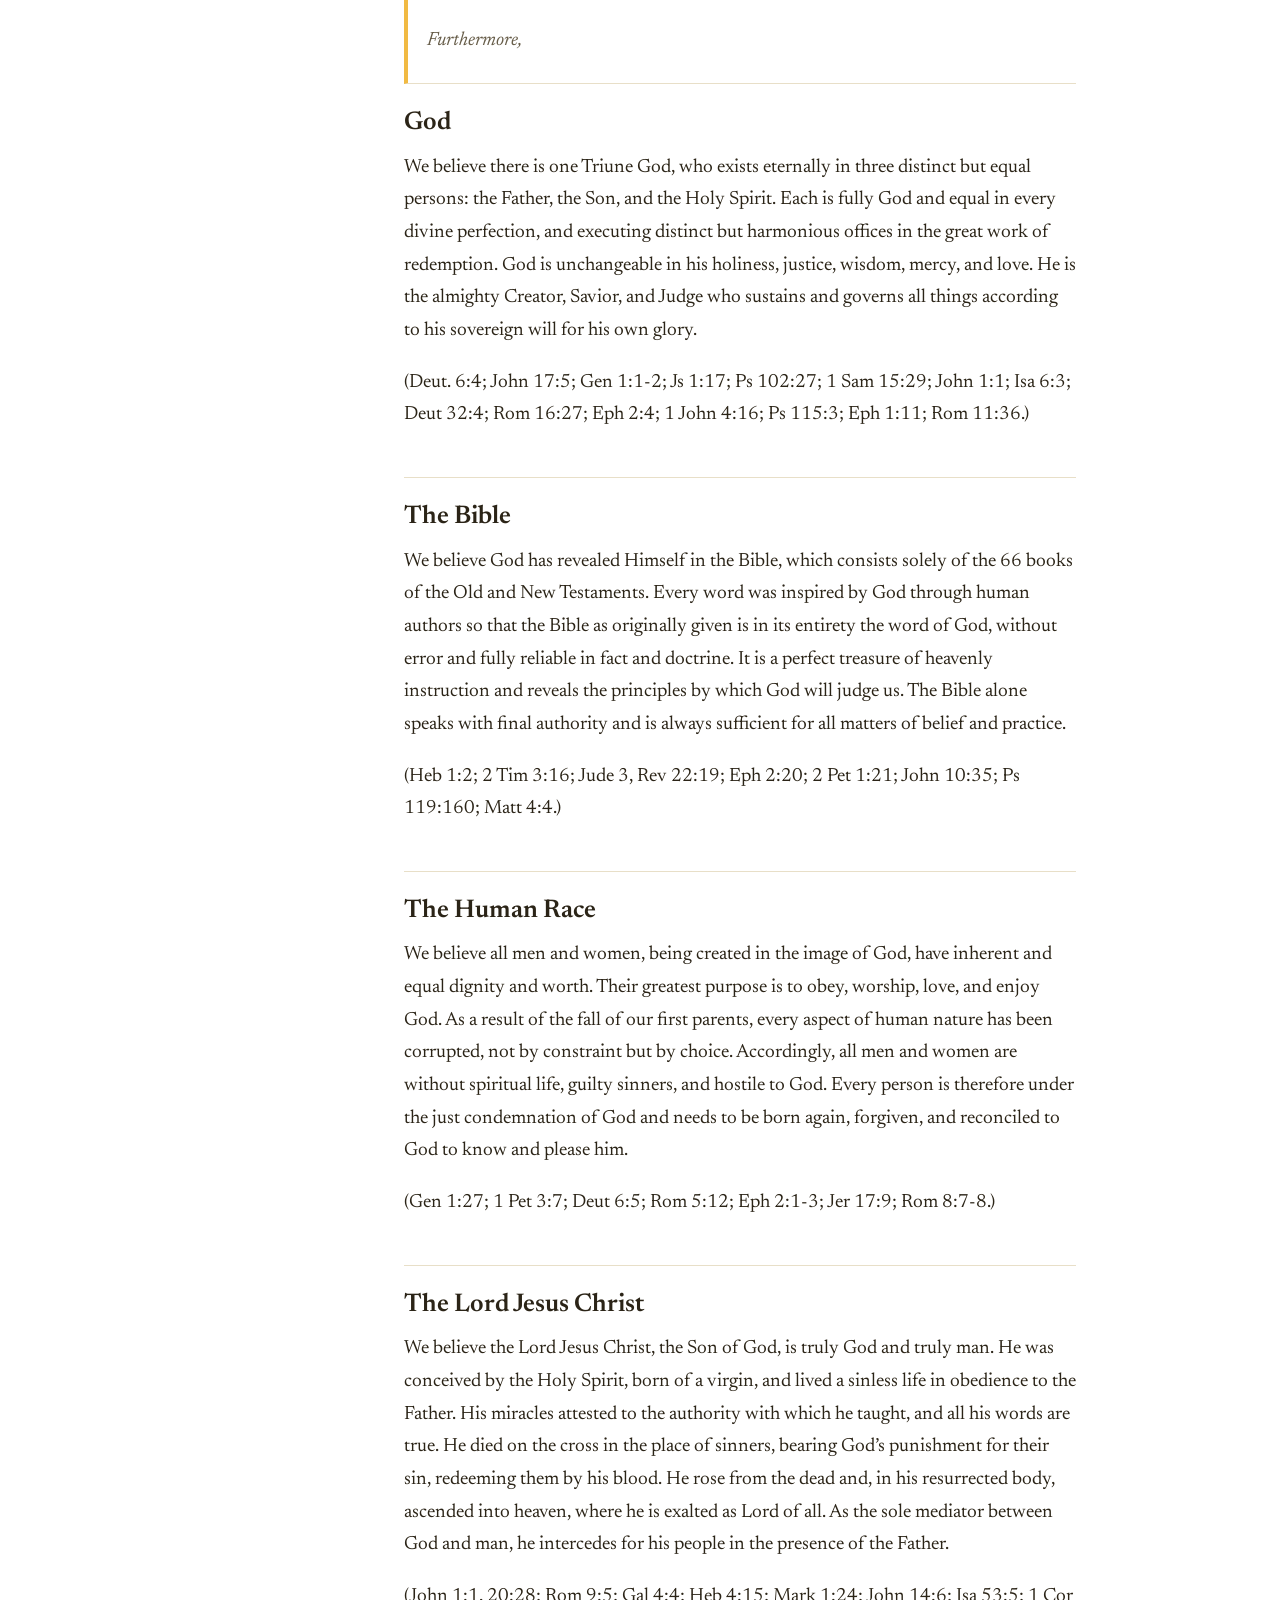
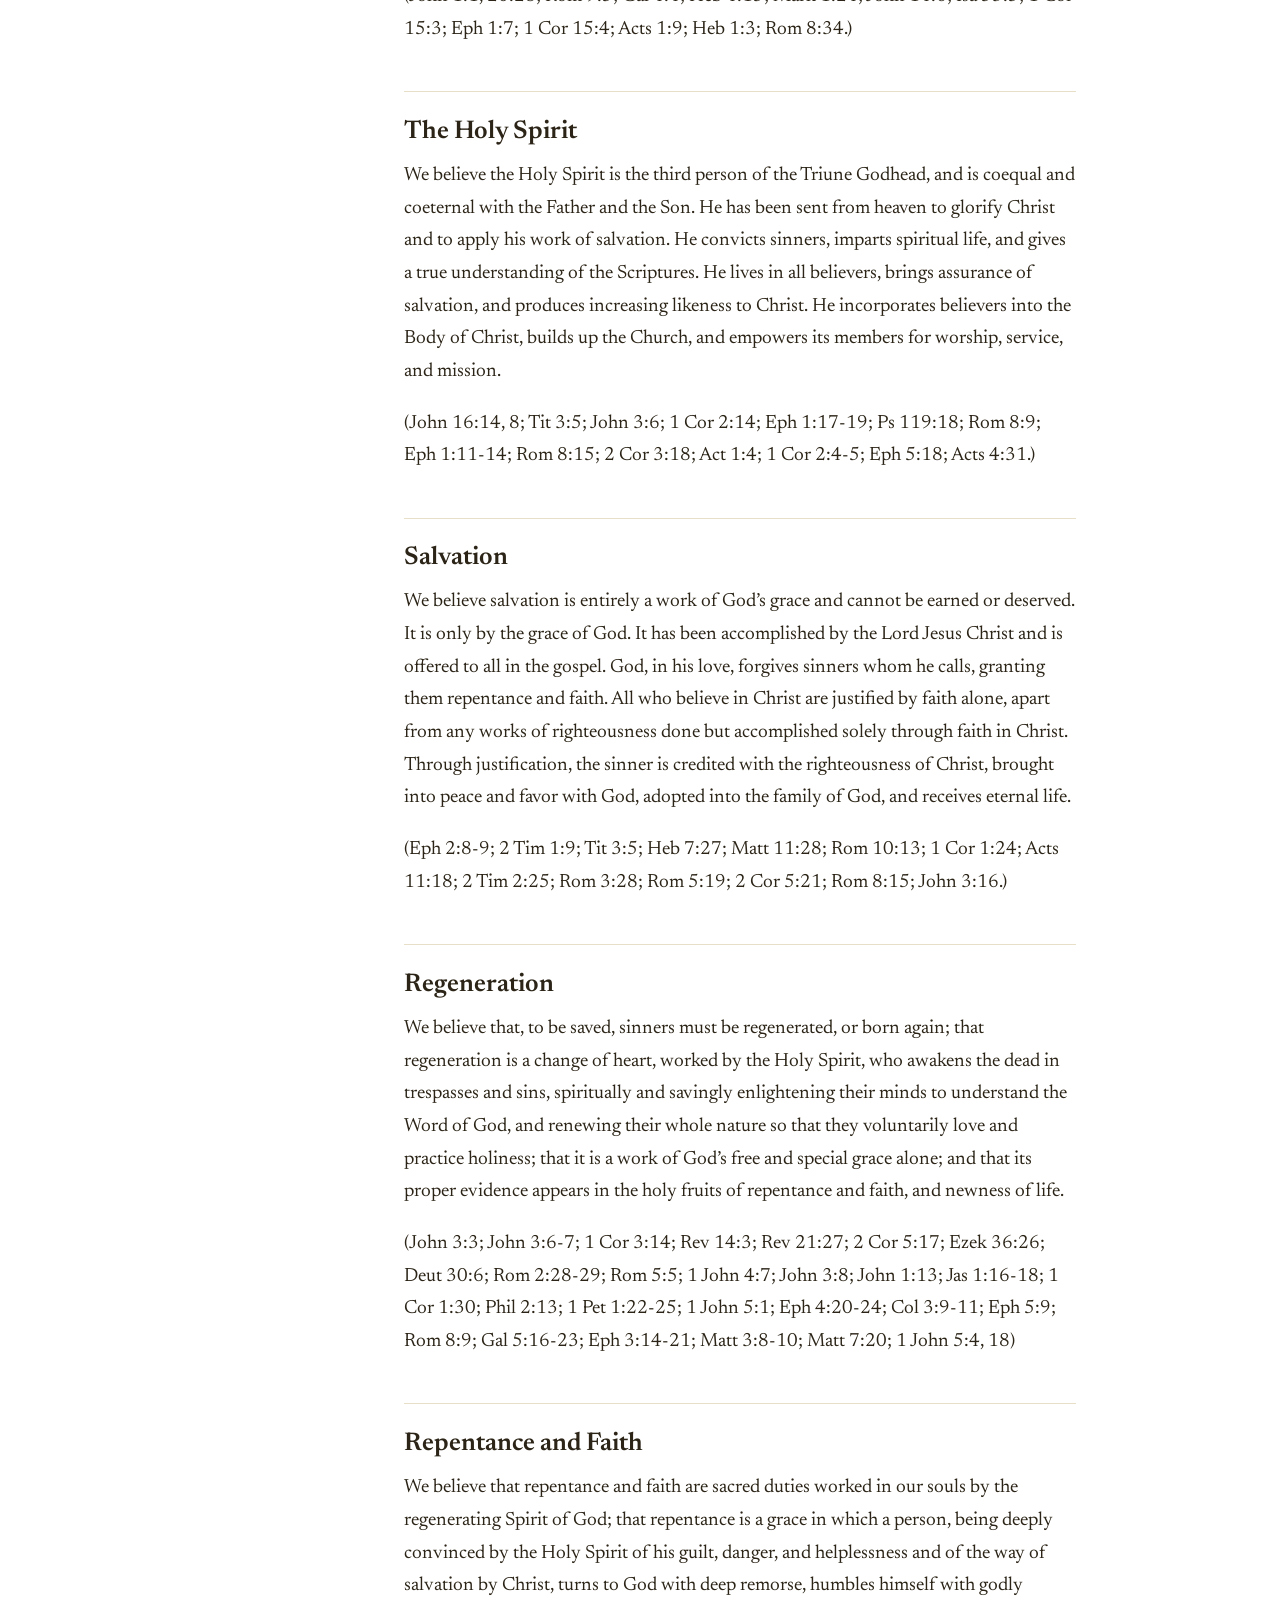
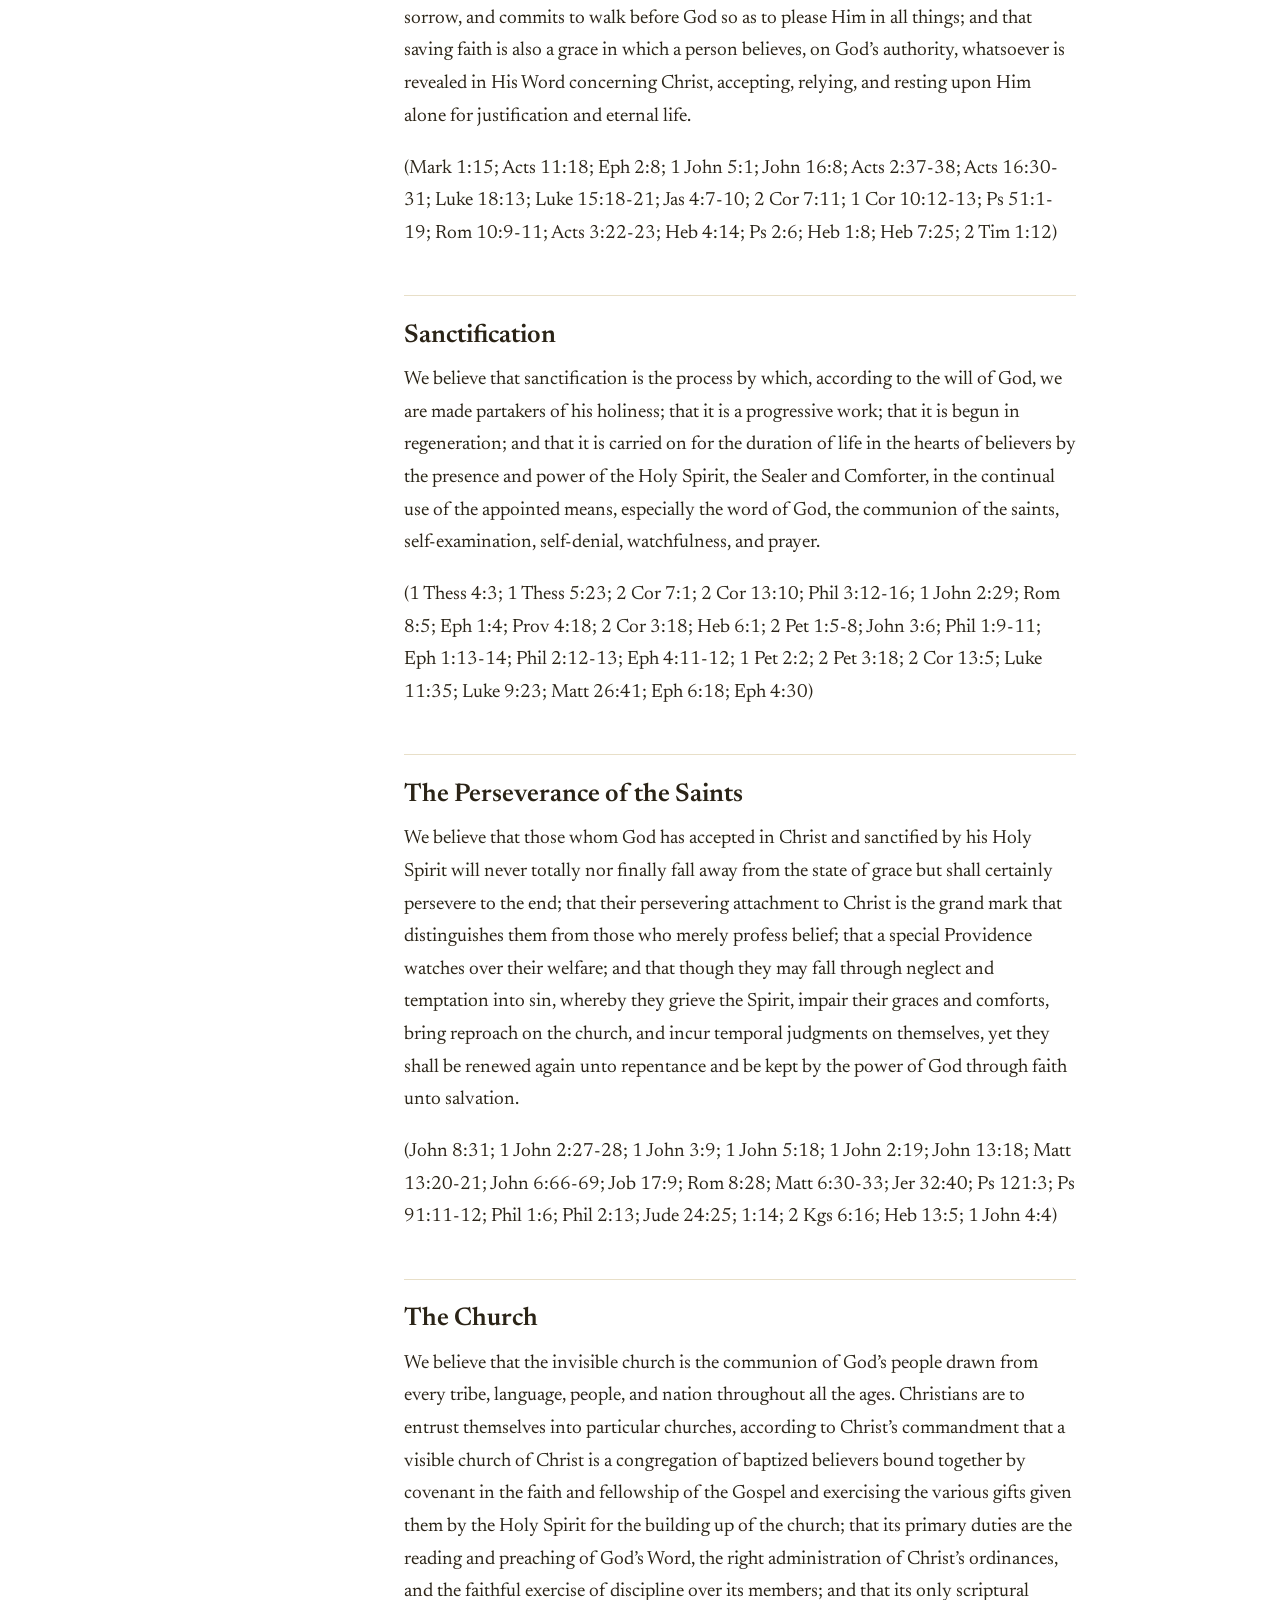
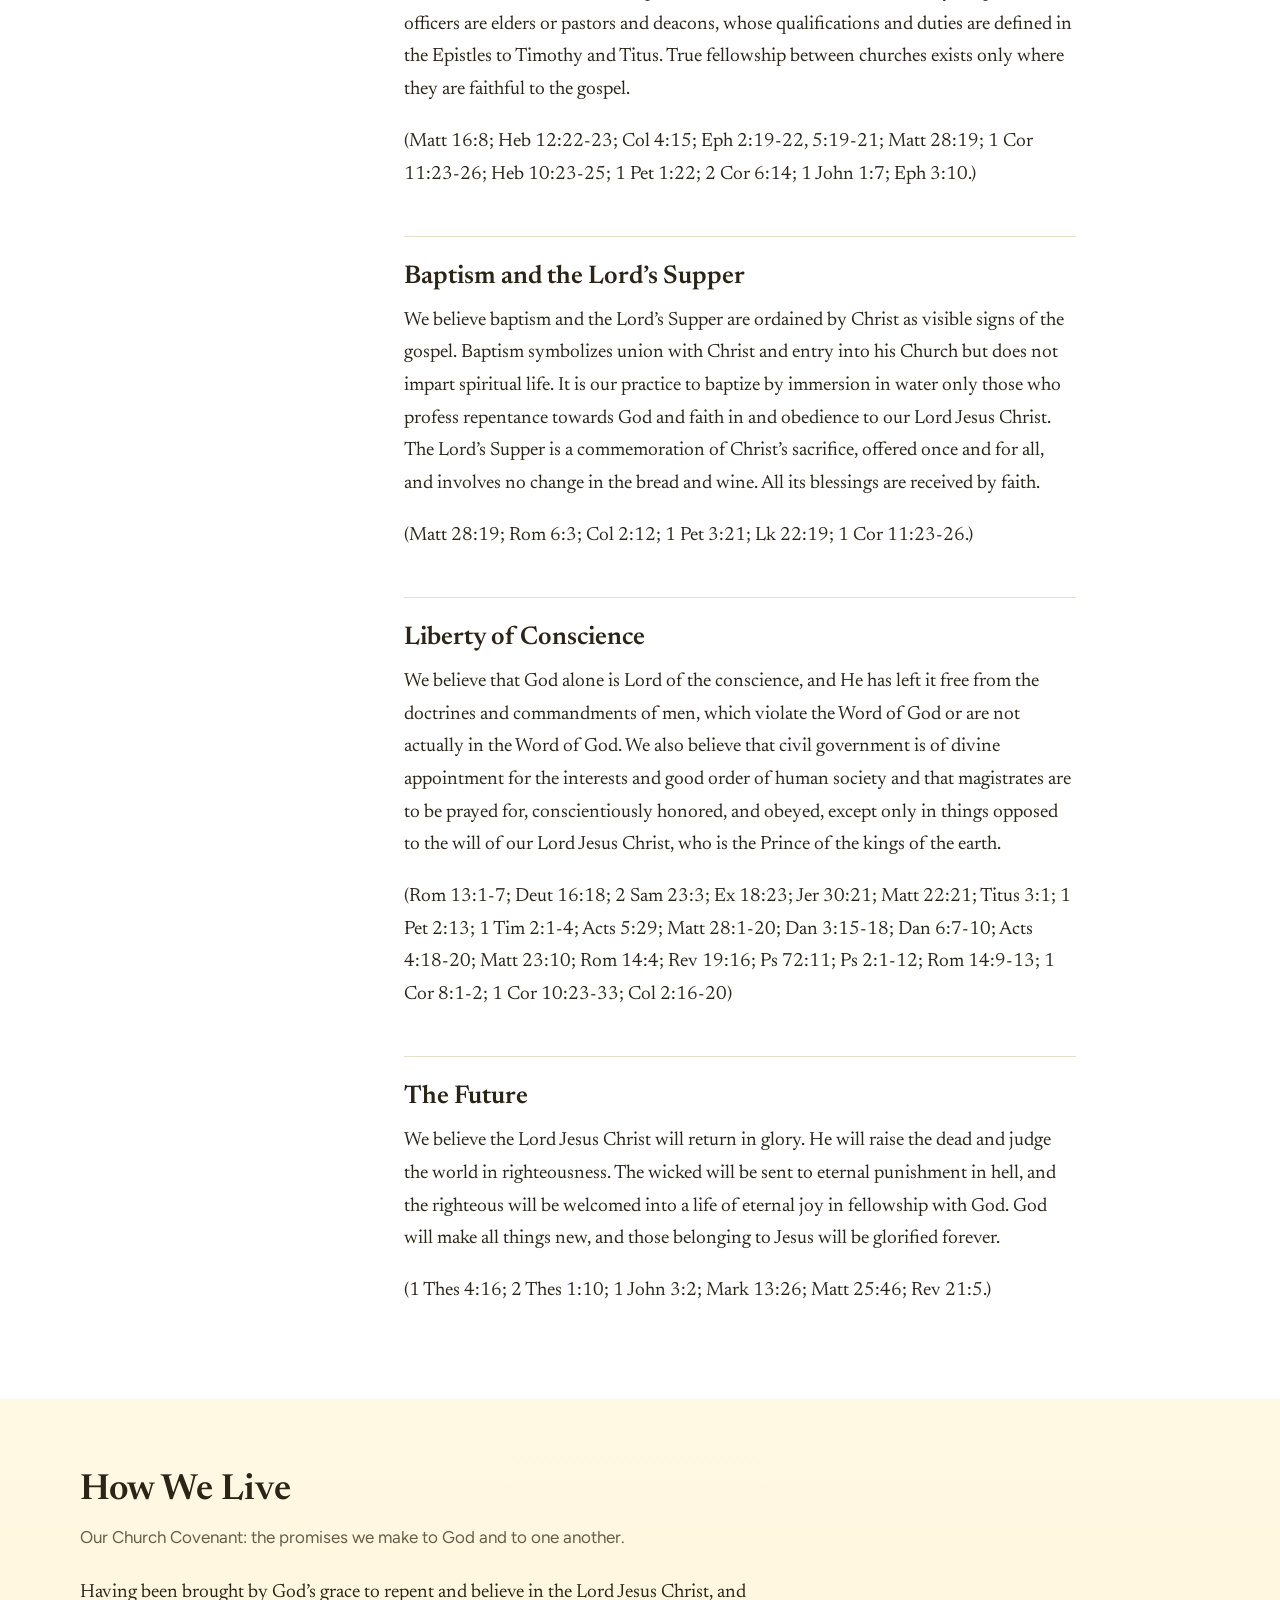
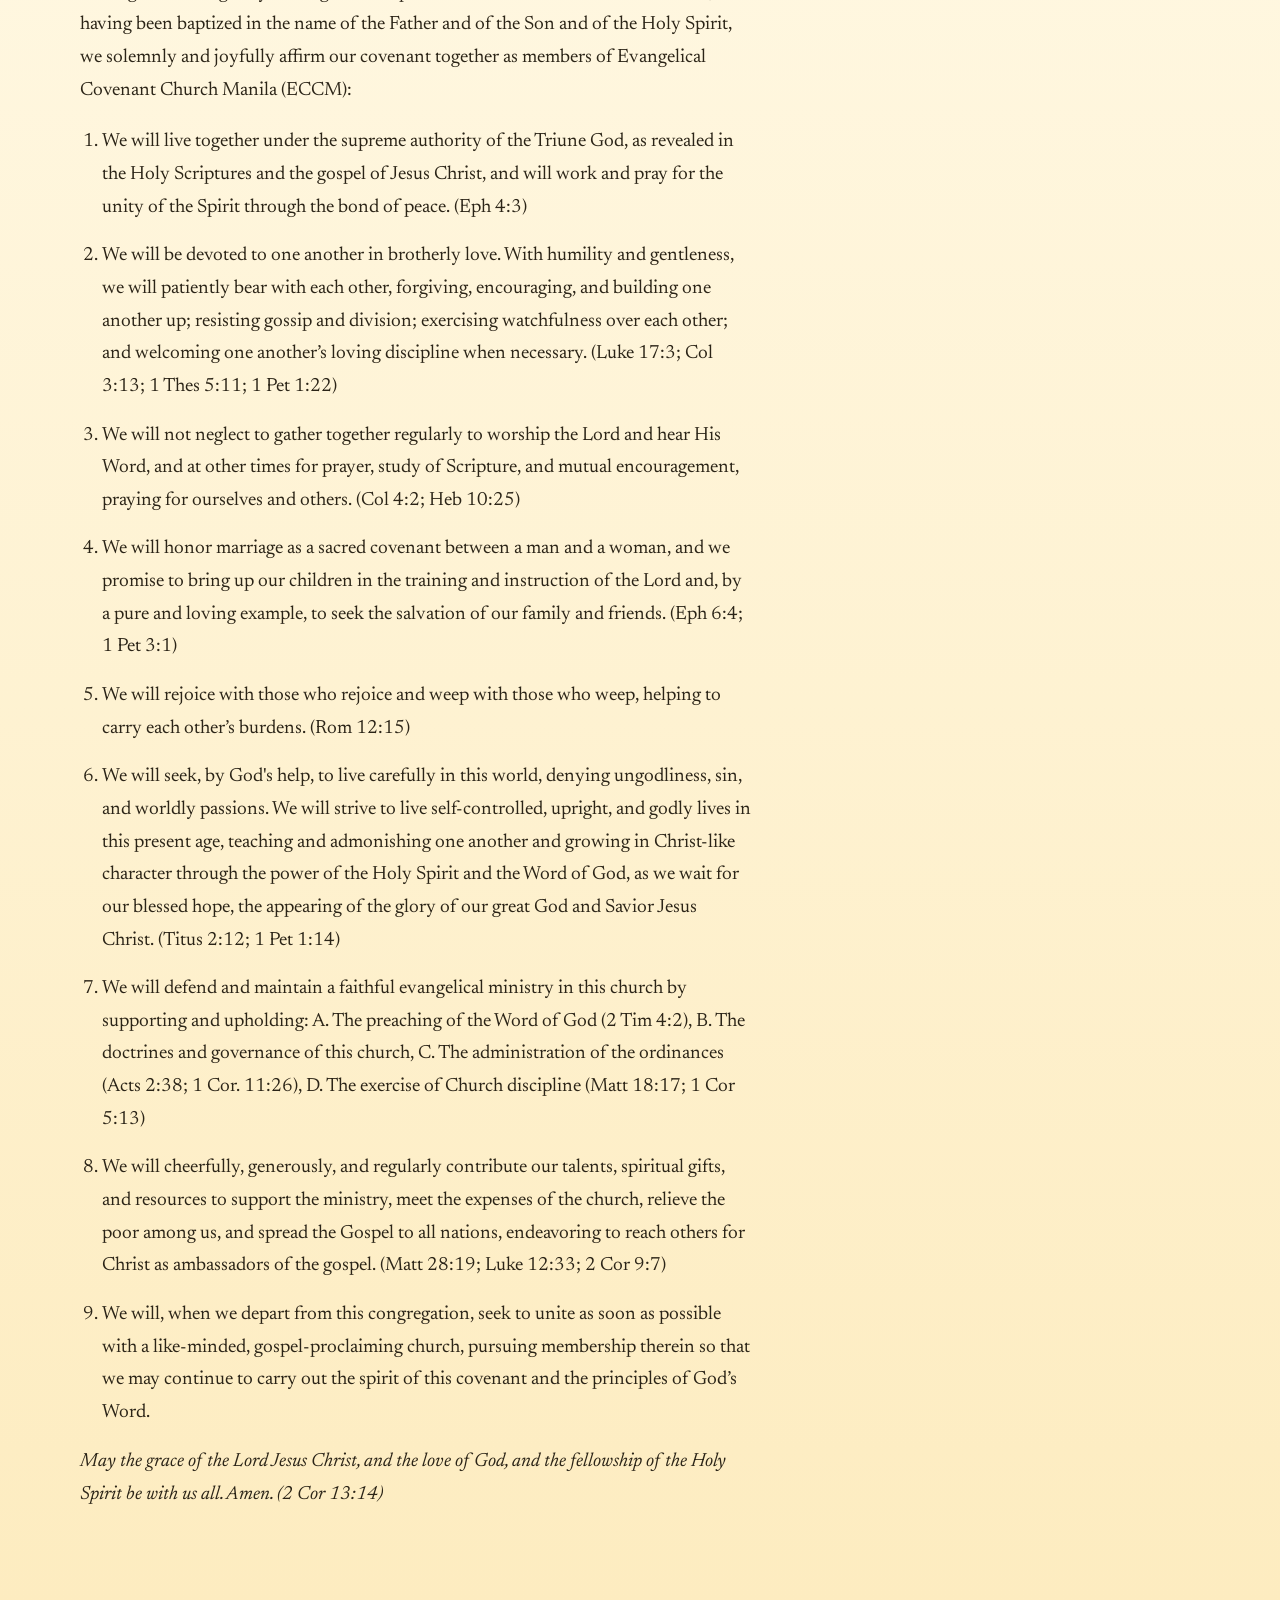
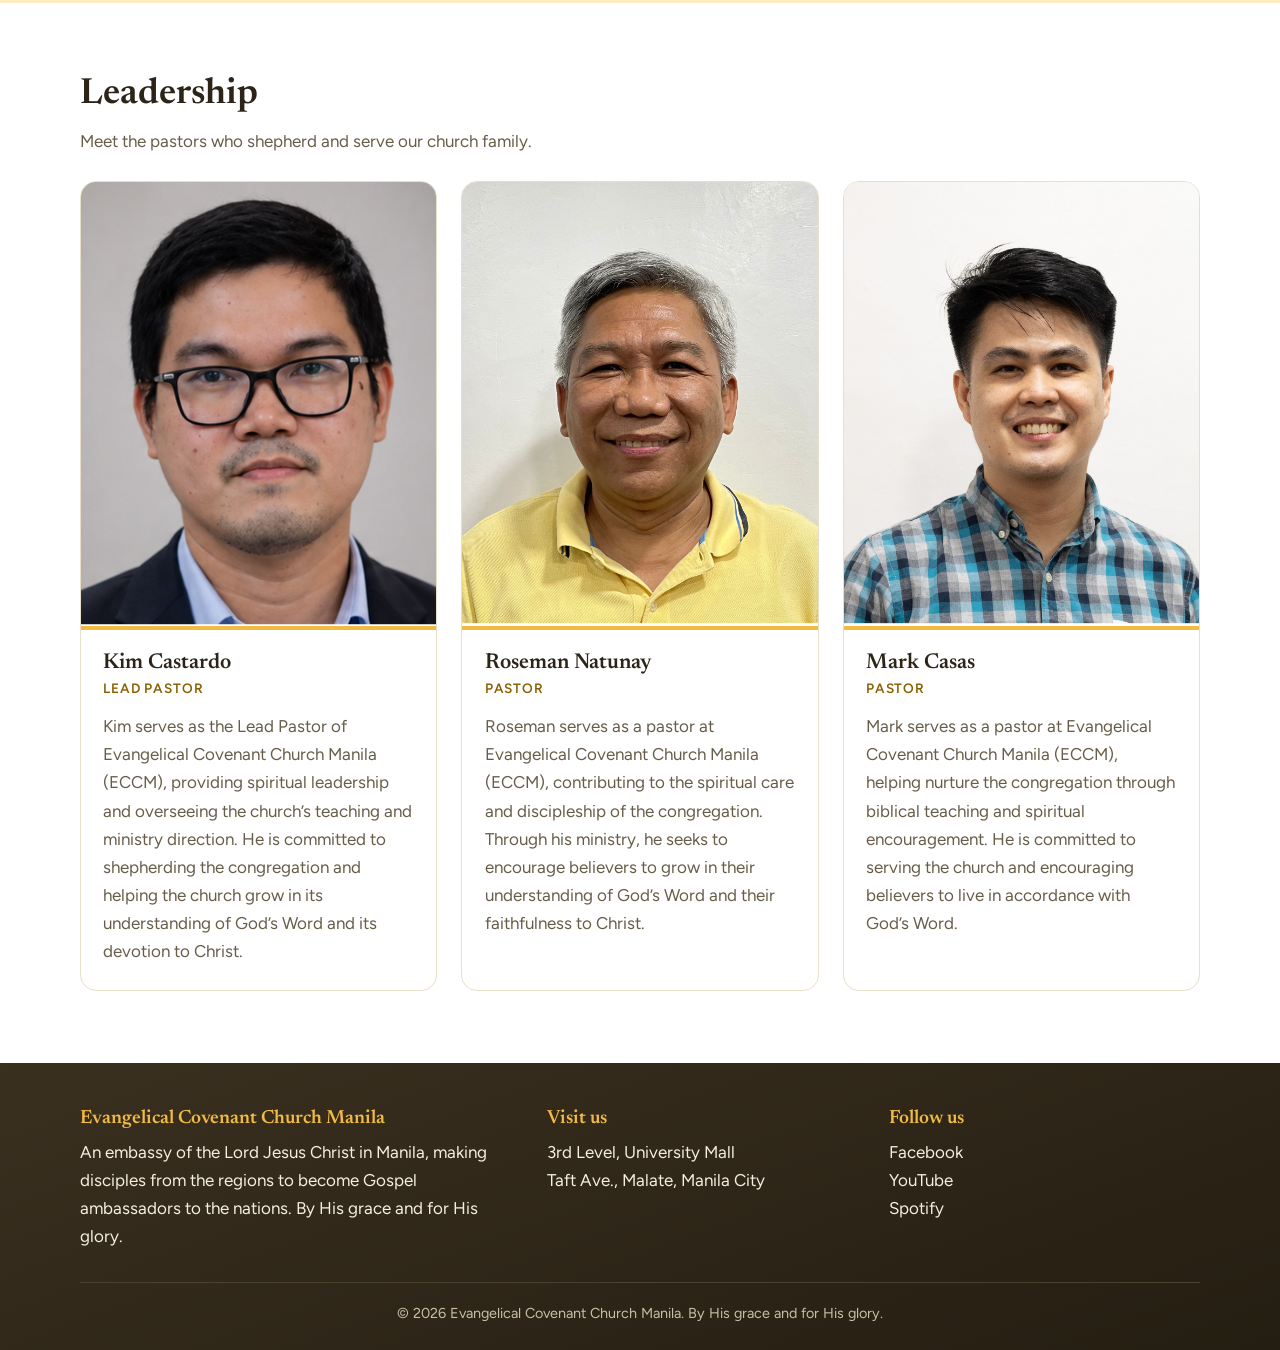
==== commit 2cec0098: "Add Giving page with bank details and QR code - New /giving page: short introduction to giving, Chin" ====
--- a/about.html
+++ b/about.html
@@ -24,7 +24,7 @@
 <header class="site-header"><div class="wrap bar">
 <a class="brand" href="/"><img class="logo" src="/img/logo.png" alt="" height="44"><span>Evangelical Covenant<br>Church Manila</span></a>
 <button class="menu-btn" aria-expanded="false" aria-controls="nav" aria-label="Menu"><span class="bars" aria-hidden="true"><i></i><i></i><i></i></span></button>
-<nav id="nav"><ul><li><a href="/">Home</a></li><li class="has-sub"><a href="/about" aria-current="page">About</a><button class="sub-btn" type="button" aria-expanded="false" aria-controls="sub-about" aria-label="Show About submenu"><svg viewBox="0 0 24 24" width="16" height="16" fill="none" stroke="currentColor" stroke-width="2.2" stroke-linecap="round" stroke-linejoin="round" aria-hidden="true"><path d="M6 9l6 6 6-6"/></svg></button><ul class="sub" id="sub-about"><li><a href="/about#statement">Statement of Faith</a></li><li><a href="/about#covenant">How We Live</a></li><li><a href="/about#leadership">Leadership</a></li></ul></li><li><a href="/what-to-expect">What to Expect</a></li><li><a href="/ministries">Ministries</a></li><li><a href="/contact">Contact Us</a></li></ul></nav></div></header>
+<nav id="nav"><ul><li><a href="/">Home</a></li><li class="has-sub"><a href="/about" aria-current="page">About</a><button class="sub-btn" type="button" aria-expanded="false" aria-controls="sub-about" aria-label="Show About submenu"><svg viewBox="0 0 24 24" width="16" height="16" fill="none" stroke="currentColor" stroke-width="2.2" stroke-linecap="round" stroke-linejoin="round" aria-hidden="true"><path d="M6 9l6 6 6-6"/></svg></button><ul class="sub" id="sub-about"><li><a href="/about#statement">Statement of Faith</a></li><li><a href="/about#covenant">How We Live</a></li><li><a href="/about#leadership">Leadership</a></li></ul></li><li><a href="/what-to-expect">What to Expect</a></li><li><a href="/ministries">Ministries</a></li><li><a href="/giving">Giving</a></li><li><a href="/contact">Contact Us</a></li></ul></nav></div></header>
 <main><section class="page-hero"><div class="wrap"><h1>About</h1><p>What we believe, how we live together, and who shepherds us.</p></div></section>
 <section class="sec" id="statement"><div class="wrap"><h2>Statement of Faith</h2><p class="intro">What we believe.</p><div class="doc">
 <aside class="toc"><details open><summary>Statement of Faith</summary><ul><li><a href="#faith-god">God</a></li><li><a href="#faith-bible">The Bible</a></li><li><a href="#faith-human-race">The Human Race</a></li><li><a href="#faith-christ">The Lord Jesus Christ</a></li><li><a href="#faith-spirit">The Holy Spirit</a></li><li><a href="#faith-salvation">Salvation</a></li><li><a href="#faith-regeneration">Regeneration</a></li><li><a href="#faith-repentance">Repentance and Faith</a></li><li><a href="#faith-sanctification">Sanctification</a></li><li><a href="#faith-perseverance">The Perseverance of the Saints</a></li><li><a href="#faith-church">The Church</a></li><li><a href="#faith-baptism">Baptism and the Lord’s Supper</a></li><li><a href="#faith-liberty">Liberty of Conscience</a></li><li><a href="#faith-future">The Future</a></li></ul></details></aside>
--- a/style.css
+++ b/style.css
@@ -346,3 +346,38 @@
 .has-sub>.sub-btn:hover{background:transparent}
 .has-sub:hover>a,.has-sub:focus-within>a{background:var(--gold-soft)}
 }
+
+/* v20: Giving page */
+.give{display:grid;gap:3rem;align-items:start}
+.give-text .big{margin-bottom:1.2rem}
+.give-text p:not(.big){max-width:34em}
+.give-verse{margin:2rem 0 0;padding-left:1rem;border-left:4px solid var(--gold)}
+.give-verse blockquote{margin:0}
+.give-verse blockquote p{margin:0;font:italic 500 1.25rem/1.45 Newsreader,Georgia,serif;max-width:30em}
+.give-verse figcaption{margin-top:.6rem;font:600 .75rem Figtree,system-ui,sans-serif;letter-spacing:.14em;text-transform:uppercase;color:var(--gold-deep)}
+.give-card{margin:0 .7rem .7rem 0;padding:clamp(1.4rem,4vw,2rem);background:#fff;border:1px solid var(--line);border-top:4px solid var(--gold);border-radius:4px;box-shadow:.7rem .7rem 0 var(--gold)}
+.give-h{margin:0 0 1.2rem;font-size:1.5rem}
+.give-qr{margin:0 0 1.4rem;padding:1.2rem;background:var(--gold-soft);border-radius:4px;text-align:center}
+.give-qr a{display:inline-block;border-radius:4px;transition:transform .25s}
+.give-qr a:hover{transform:scale(1.02)}
+.give-qr img{display:block;width:min(100%,280px);height:auto;margin:0 auto;padding:10px;background:#fff;border-radius:4px}
+.give-qr figcaption{margin-top:.8rem;font-size:.95rem;color:var(--muted)}
+.acct{margin:0 0 1.4rem}
+.acct div{display:flex;align-items:baseline;justify-content:space-between;gap:1rem;padding:.75rem 0;border-bottom:1px solid var(--line)}
+.acct div:first-child{border-top:2px solid var(--ink)}
+.acct dt{font-size:.95rem;color:var(--muted);white-space:nowrap}
+.acct dd{margin:0;font:600 1.2rem/1.2 Newsreader,Georgia,serif;text-align:right}
+.acct .acct-no{font-size:clamp(1.3rem,4.5vw,1.55rem);letter-spacing:.02em;font-variant-numeric:tabular-nums;white-space:nowrap}
+.give-actions{display:grid;gap:.7rem}
+.give-actions .btn{text-align:center}
+.copy-btn{display:inline-flex;align-items:center;justify-content:center;gap:.55rem;font:600 1rem Figtree,system-ui,sans-serif;color:var(--white);cursor:pointer;transition:background .25s,color .25s,border-color .25s,transform .15s}
+.copy-btn:active{transform:scale(.97)}
+.copy-btn .i-ok,.copy-btn .lbl-ok{display:none}
+.copy-btn.ok{background:var(--gold);color:var(--ink);border-color:var(--gold)}
+.copy-btn.ok .i-copy,.copy-btn.ok .lbl-copy{display:none}
+.copy-btn.ok .i-ok,.copy-btn.ok .lbl-ok{display:inline}
+.copy-btn.ok .i-ok{animation:give-pop .3s cubic-bezier(.2,.7,.2,1)}
+@keyframes give-pop{from{transform:scale(.4);opacity:0}to{transform:none;opacity:1}}
+.copy-status{min-height:1.4em;margin:.8rem 0 0;font-size:.95rem;color:var(--muted)}
+@media(min-width:860px){.give{grid-template-columns:1.1fr 1fr;gap:4rem;align-items:center}}
+@media(prefers-reduced-motion:reduce){.give-qr a:hover{transform:none}.copy-btn.ok .i-ok{animation:none}}
